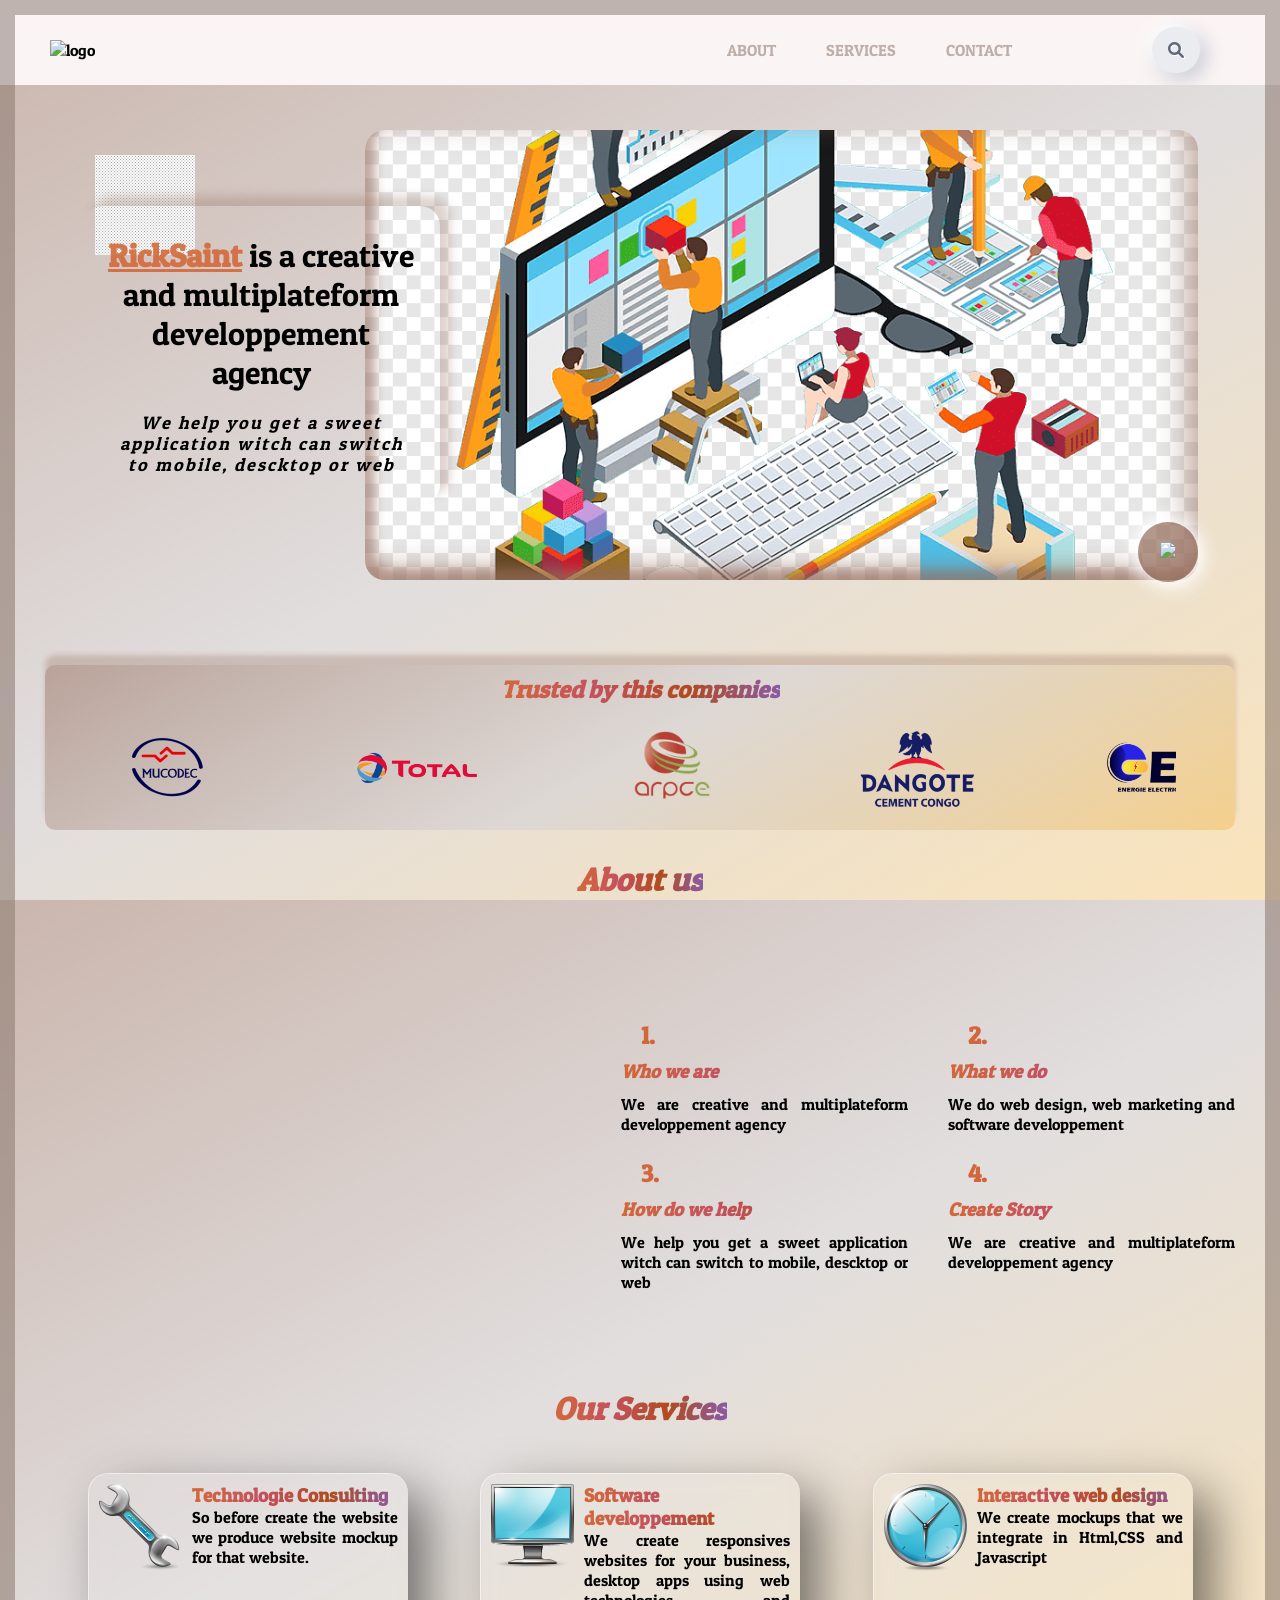
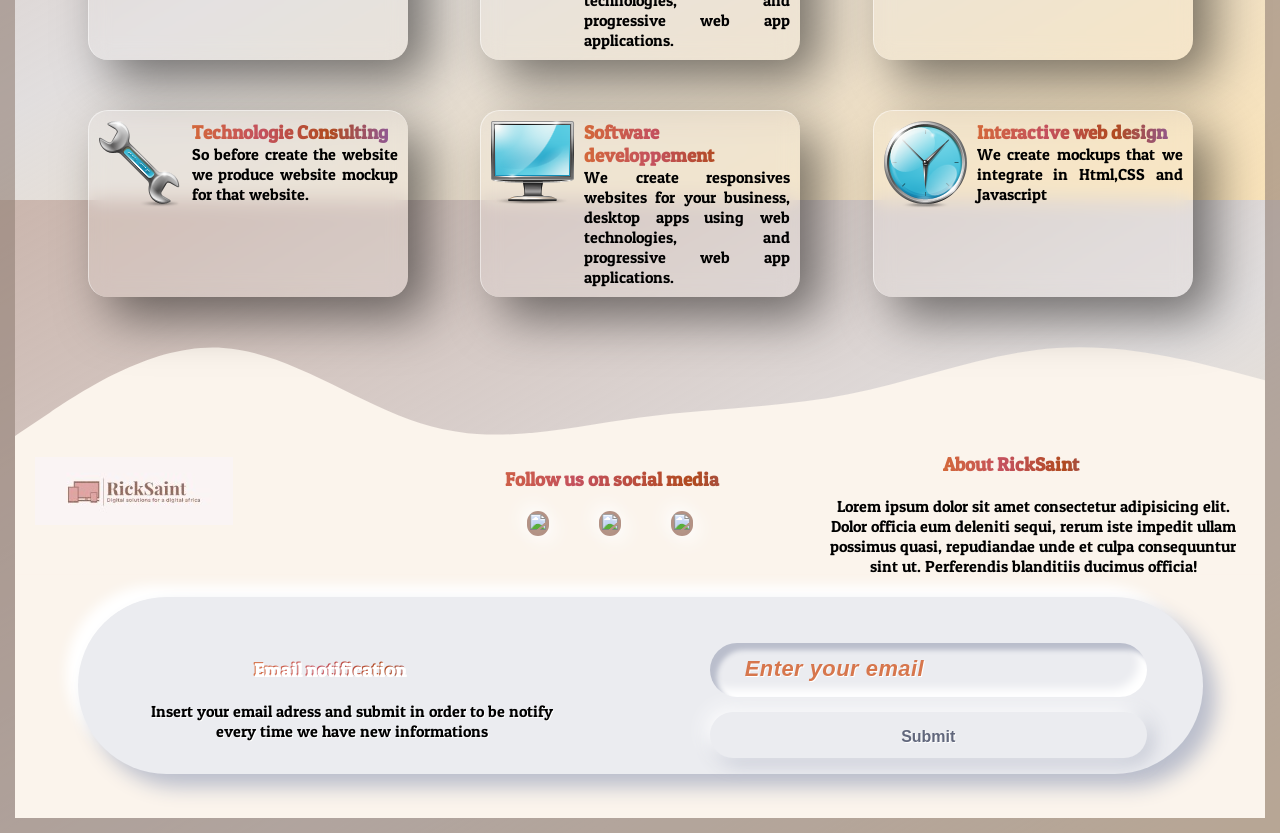
==== index.html @ c1553d7a "Added footer section. 2 remaining requirements to fill" ====
<!DOCTYPE html>
<html>

<head>
    <meta charset="UTF-8">
    <meta http-equiv="X-UA-Compatible" content="IE=edge">
    <meta name="viewport" content="width=device-width, initial-scale=1.0">
    <title>Landing Page</title>
    <link rel="preconnect" href="https://fonts.googleapis.com">
    <link rel="preconnect" href="https://fonts.gstatic.com" crossorigin>
    <link href="https://fonts.googleapis.com/css2?family=Patua+One&display=swap" rel="stylesheet">
    <link href='http://fonts.googleapis.com/css?family=Lato:300italic' rel='stylesheet' type='text/css'>

    <link rel="stylesheet" href="https://cdnjs.cloudflare.com/ajax/libs/font-awesome/6.0.0-beta2/css/all.min.css">

    <link rel="stylesheet" href="https://unpkg.com/swiper/swiper-bundle.min.css" />


    <link rel='stylesheet' type='text/css' media='screen' href='style.css'>


</head>

<body>
    <header id="header">
        <div class="header-img">

            <img src="https://github.com/Saintrick-FM/Landing-page_freecodecamp/blob/main/img/pixlr-bg-result.png?raw=true" id="header-img" alt="logo">

        </div>
        <nav id="nav-bar">
            <ul class="nav_links">

                <li>
                    <a href="#about" class="nav-link" id="first-nav-link">
                        About
                    </a>
                </li>
                <li>

                    <a href="#services" id="second-nav-link" class="nav-link">
                        Services
                    </a>
                </li>
                <li class="last-nav-link">
                    <a href="#footer" id="third-nav-link" class="nav-link">
                        Contact
                    </a>
                </li>

                <li class="navbar__toggle">
                    <!-- <button class="neu_button"><i class="fas fa-bars"></i> </button> 
                    <button class="neu_button navbar__toggle" id="mobile-menu">
                        <span class="bar"></span>
                        <span class="bar"></span>
                        <span class="bar"></span>    
                    </button>-->
                    <button class="neu_button" id="mobile-menu">
                        <i class="fas fa-bars openBars"></i>
                        <i class="fas fa-close closeBars" style="display: none;"></i>
                    </button>
                </li>
                <li class="search_area">
                    <button class="neu_button" id="search"><i class="fas fa-search"></i></button>
                </li>

            </ul>

        </nav>

    </header>


    <main>

        <div class="search">
            <input type="text" class="input-search" placeholder="write here">
            <button type="submit" class="submit_search">Search</button>
        </div>

        <div id="first_section">
            <div class="points-img">
                <img src="img/576006-fond-de-points-gratuit-vectoriel.jpg" alt="">
            </div>

            <div class="first_section">

                <div class="title-section">
                    <div class="content">
                        <h1 id="description_title"><strong>RickSaint</strong> is a creative and multiplateform developpement agency</h1>
                        <p class="description_paragraph">We help you get a sweet application witch can switch to mobile, descktop or web</p>
                    </div>
                </div>

                <div class="main-img_section">

                </div>

                <div id="go_to_bottom">
                    <a href="#footer">
                        <button class="go_to_bottom">
                        <img class="bottom" src="https://img.icons8.com/external-kiranshastry-solid-kiranshastry/64/000000/external-bottom-alignment-and-tools-kiranshastry-solid-kiranshastry.png"/>
                    </button>
                    </a>
                </div>


            </div>
        </div>
        <!-- Trusted by -->
        <div class="trusted_by">
            <h2 class="trusted"> Trusted by this companies </h2>

            <!-- Slider main container -->
            <div class="slider">
                <!-- Additional required wrapper -->
                <div class="slider-items">
                    <!-- Slides -->
                    <div class="slide"> <img src="img/mucodec (1).png" class="company" id="company2" alt=""></div>
                    <div class="slide"><img src="img/total (1).png" class="company" alt=""></div>
                    <div class="slide"><img src="img/Logo_arpce (1).png" class="company" alt=""></div>
                    <div class="slide"><img src="img/dangote (1).png" class="company" alt=""></div>
                    <div class="slide"><img src="img/E2C (1).png" class="company" alt=""></div>

                    <div class="slide"> <img src="img/mucodec (1).png" class="company" id="company2" alt=""></div>
                    <div class="slide"><img src="img/total (1).png" class="company" alt=""></div>
                    <div class="slide"><img src="img/Logo_arpce (1).png" class="company" alt=""></div>
                    <div class="slide"><img src="img/dangote (1).png" class="company" alt=""></div>
                    <div class="slide"><img src="img/E2C (1).png" class="company" alt=""></div>
                </div>

            </div>

        </div>

        <h1 class="about_title" id="about">About us</h1>
        <section id="how-it-works">

            <iframe id="video" src="https://www.youtube.com/embed/Oh1QFYLxv1c" title="YouTube video player" frameborder="0" allow="accelerometer; autoplay; clipboard-write; encrypted-media; gyroscope; picture-in-picture" allowfullscreen></iframe>

            <div class="about_us_details">
                <div class="about_row">
                    <div class="about_column">
                        <h1 class="about_column_number">1.</h1>
                        <h3 class="about_column_title">Who we are</h3>
                        <p>We are creative and multiplateform developpement agency</p>
                    </div>
                    <div class="about_column">
                        <h1 class="about_column_number">2.</h1>
                        <h3 class="about_column_title">What we do</h3>
                        <p>We do web design, web marketing and software developpement</p>
                    </div>
                </div>

                <div class="about_row">
                    <div class="about_column">
                        <h1 class="about_column_number">3.</h1>
                        <h3 class="about_column_title">How do we help</h3>
                        <p>We help you get a sweet application witch can switch to mobile, descktop or web</p>
                    </div>
                    <div class="about_column">
                        <h1 class="about_column_number">4.</h1>
                        <h3 class="about_column_title">Create Story</h3>
                        <p>We are creative and multiplateform developpement agency</p>
                    </div>
                </div>

            </div>
        </section>

        <h1 class="services_title">Our Services</h1>
        <section id="services">
            <div class="main-services">
                <div class="service-column">

                    <figure><img src="img/page3-img1.png" alt=""></figure>
                    <div class="service_details">
                        <h3>Technologie Consulting</h3>
                        <p> So before create the website we produce website mockup for that website.</p>
                    </div>
                </div>

                <div class="service-column">

                    <figure><img src="img/page3-img2.png" alt=""></figure>
                    <div class="service_details">
                        <h3>Software developpement</h3>
                        <p>We create responsives websites for your business, desktop apps using web technologies, and progressive web app applications. </p>

                    </div>
                </div>
                <div class="service-column">
                    <figure><img src="img/page3-img3.png" alt=""></figure>
                    <div class="service_details">
                        <h3>Interactive web design</h3>
                        <p>We create mockups that we integrate in Html,CSS and Javascript </p>

                    </div>
                </div>
                <div class="service-column">

                    <figure><img src="img/page3-img1.png" alt=""></figure>
                    <div class="service_details">
                        <h3>Technologie Consulting</h3>
                        <p> So before create the website we produce website mockup for that website.</p>

                    </div>
                </div>
                <div class="service-column">

                    <figure><img src="img/page3-img2.png" alt=""></figure>
                    <div class="service_details">
                        <h3>Software developpement</h3>
                        <p>We create responsives websites for your business, desktop apps using web technologies, and progressive web app applications. </p>

                    </div>
                </div>
                <div class="service-column">

                    <figure><img src="img/page3-img3.png" alt=""></figure>
                    <div class="service_details">
                        <h3>Interactive web design</h3>
                        <p>We create mockups that we integrate in Html,CSS and Javascript </p>

                    </div>
                </div>

            </div>
            <!-- <div class="other-services">
                <div class="other_service">
                    Other Service 1
                </div>
                <div class="other_service">
                    Other Service 2
                </div>
                <div class="other_service">
                    Other Service 3
                </div>

            </div> -->

        </section>
        <section id="footer_section">

            <div class="svg">
                <svg xmlns="http://www.w3.org/2000/svg" viewBox="0 0 1440 320"><path fill="#fbf4ec" fill-opacity="1" d="M0,160L40,133.3C80,107,160,53,240,58.7C320,64,400,128,480,149.3C560,171,640,149,720,138.7C800,128,880,128,960,112C1040,96,1120,64,1200,58.7C1280,53,1360,75,1400,85.3L1440,96L1440,320L1400,320C1360,320,1280,320,1200,320C1120,320,1040,320,960,320C880,320,800,320,720,320C640,320,560,320,480,320C400,320,320,320,240,320C160,320,80,320,40,320L0,320Z"></path></svg>
            </div>

            <footer id="footer">

                <div class="first_part">


                    <a href="#" class="footer-img">
                        <img src="img/pixlr-bg-result.png" id="footer-img" alt="">
                    </a>


                    <div class="social_media">
                        <h3 class="social_media_title">Follow us on social media</h3>
                        <div class="social_media_list">
                            <div>
                                <a href="#">
                                    <button><img src="https://img.icons8.com/material-outlined/50/000000/facebook-f.png"/></button>
                                </a>
                            </div>
                            <div>
                                <a href="#">
                                    <button><img src="https://img.icons8.com/ios-filled/50/000000/twitter.png"/></button>
                                </a>
                            </div>
                            <div>
                                <a href="#">
                                    <button><img src="https://img.icons8.com/material-outlined/50/000000/linkedin--v2.png"/></button>
                                </a>
                            </div>
                        </div>
                    </div>

                    <div class="footer_about">
                        <h3 class="social_media_title">About RickSaint</h3>
                        Lorem ipsum dolor sit amet consectetur adipisicing elit. Dolor officia eum deleniti sequi, rerum iste impedit ullam possimus quasi, repudiandae unde et culpa consequuntur sint ut. Perferendis blanditiis ducimus officia!
                    </div>
                </div>

                <div class="second_part">
                    <div class="about_email">
                        <h3 class="email_title">Email notification</h3>
                        <p class="email_details">
                            Insert your email adress and submit in order to be notify every time we have new informations
                        </p>
                    </div>

                    <form id="form" class="submit_email" action="https://www.freecodecamp.com/email-submit">

                        <input type="email" id="email" name="email" required placeholder="Enter your email">
                        <input type="submit" id="submit" class="neu_button" value="Submit">

                    </form>


                </div>



            </footer>
        </section> 
        

    </main>
    <script src='main.js'></script>
    <script src="https://cdn.freecodecamp.org/testable-projects-fcc/v1/bundle.js"></script>


</body>

</html>
---- style.css ----
* {
    margin: 0;
    padding: 0;
    box-sizing: border-box;
    scroll-behavior: smooth;
}

html {
    --violet_background: rgba(150, 109, 92, 0.05);
    --marron: #d3683ae6;
    --violet_body_border: #927f7699;
    --marron_header_bg: rgb(251, 244, 244);
    --violet_header_border: rgba(150, 137, 131, 0.6);
    --blue_sky: #ebecf0;
    --color_logo: #e4a2a1;
    height: 100%;
}

body {
    min-height: 100%;
    border: solid 15px var(--violet_body_border);
    border-top: none;
    font-family: Patua One, Arial;
    background: linear-gradient(150deg, rgba(150, 109, 92, 0.5), rgba(218, 214, 214, 0.8), rgba(238, 164, 26, 0.3));
    padding:  30px 30px 0 30px;
}


/******************************* HEADER ***********************************/

#header-img {
    position: relative;
    margin-left: -20px;
    margin: 0 auto;
    height: 100%;
}

#header {
    display: flex;
    justify-content: space-between;
    align-items: center;
    height: 60px;
    width: 100%;
    position: fixed;
    background-color: var(--marron_header_bg);
    top: 0;
    bottom: 0;
    right: 0;
    left: 0;
    padding: 35px;
    z-index: 5;
    border: solid 15px var(--violet_header_border);
    border-bottom: none;
    overflow-y: hidden;
}

#nav-bar {
    display: flex;
    justify-content: center;
    align-items: center;
}

@media screen and (min-width:651px) {
    .nav-link {
        color: var(--violet_body_border);
    }
}

.nav_links,
ul {
    display: flex;
    text-decoration: none;
    justify-content: center;
    align-items: center;
    list-style: none;
}

li:not(:last-child) {
    padding: 0 20px 0 30px;
}

li:nth-child(3) {
    padding-right: 40px;
}

@media screen and (min-width:1000px) {
    .last-nav-link {
        margin-right: 100px;
    }
}

.nav_links a {
    text-decoration: none;
    font-weight: 400;
    text-transform: uppercase;
    position: relative;
}

.neu_button {
    display: flex;
    width: 43.67px;
    height: 45.33px;
    align-items: center;
    justify-content: center;
    color: #61677c;
    box-shadow: -5px -5px 20px #fff, 5px 5px 20px #babecc;
    cursor: pointer;
    right: 10px;
    border: 0;
    outline: 0;
    border-radius: 50%;
    padding: 16px;
    background-color: var(--blue_sky);
    transition: transform 0.2s ease-in-out;
    /* text-shadow: 1px 1px 0 #fff; */
}

.search {
    display: flex;
    align-items: center;
    justify-content: center;
    opacity: 0;
    position: fixed;
    right: 20px;
    top: 90px;
    height: 37px;
    background-color: var(--blue_sky);
    border-radius: 25px;
    padding: 2px 10px 2px 0;
    z-index: 4;
}

.search.non-active {
    animation: scroll-close-search 1s ease-in-out forwards;
}

.search.active {
    animation: scroll-open-search 1s ease-in-out forwards;
}

@keyframes scroll-open-search {
    0% {
        opacity: 0.1;
        transform: translateX(100%);
    }
    40% {
        transform: translateX(-10%);
    }
    80% {
        transform: translateX(0%);
    }
    100% {
        opacity: 1;
        transform: translateX(-2%);
    }
    0% {
        opacity: 0.1;
        transform: translateX(-2%);
    }
}

@keyframes scroll-close-search {
    0% {
        opacity: 1;
        transform: translateX(-10%);
    }
    40% {
        transform: translateX(0%);
    }
    80% {
        transform: translateX(-10%);
    }
    100% {
        opacity: 0;
        transform: translateX(100%);
    }
}

@keyframes scroll-close-menu {
    0% {
        opacity: 1;
        transform: translateX(0%);
    }
    40% {
        opacity: 0;
        transform: translateX(100%);
    }
}

@keyframes scroll-open-menu {
    0% {
        opacity: 0.1;
        transform: translateX(100%);
    }
    100% {
        opacity: 1;
        transform: translateX(-2%);
    }
}

@keyframes scroll-close-menu {
    0% {
        opacity: 1;
        transform: translateX(-2%);
    }
    100% {
        opacity: 0;
        transform: translateX(100%);
    }
}

.search_area.active,
.search_area {
    display: block;
    align-items: center;
    justify-content: flex-end;
    position: relative;
    cursor: pointer;
    padding-right: 30px;
}

::placeholder {
    color: var(--violet_body_border);
    font-size: 1.02em;
    font-weight: bold;
    font-style: italic;
    padding-left: 5px;
    opacity: 1;
    letter-spacing: .5px;
}

.input-search {
    border: 0;
    outline: 0;
    font-size: 20px;
    letter-spacing: 2px;
    border-radius: 320px;
    padding: 16px;
    background-color: #ebecf0;
    text-shadow: 1px 1px 0 #fff;
    box-shadow: inset 7px 7px 5px #babecc, inset -8px -8px 10px #fff;
    width: 160px;
    height: 20px;
    color: black;
    font-style: italic;
    transition: all 0.2s ease-in-out;
    appearance: none;
    margin-right: 10px;
    opacity: 1;
    z-index: 9;
}

.submit_search {
    border: none;
    outline: none;
    padding: 6px;
    border-radius: 30%;
    color: var(--violet_body_border);
    background: var(--blue_sky);
    box-shadow: 7px 7px 5px #babecc, -8px -8px 10px #fff;
    /* fallback for old browsers */
    background: -webkit-linear-gradient(to left, #cbb4d4, var(--blue_sky));
    /* Chrome 10-25, Safari 5.1-6 */
    background: linear-gradient(to left, #cbb4d4, var(--blue_sky));
    /* W3C, IE 10+/ Edge, Firefox 16+, Chrome 26+, Opera 12+, Safari 7+ */
    transition: all 200ms ease-in-out;
    cursor: pointer;
}


/******************************************* Styling anchor underline animation **************************************/

.nav-link:hover::after {
    transform: scaleX(1);
    transform-origin: left;
}

.nav-link::after {
    position: absolute;
    content: '';
    left: 0;
    bottom: 0;
    width: 100%;
    height: 2px;
    background-color: currentColor;
    transform: scaleX(0);
    transform-origin: right;
    transition: transform 250ms ease-in;
}


/*********************** END HEADER *************************/

main {
    display: flex;
    flex-direction: column;
    justify-content: center;
    margin-top: 70px;
    z-index: 1;
}


/***************** FIRST BODY SECTION ***********************/

.first_section {
    display: flex;
    justify-content: space-around;
    align-items: center;
    height: 500px;
    width: 100%;
    margin: 0 auto;
}

#first_section {
    display: block;
    align-items: center;
    height: 500px;
    width: 100%;
    margin-top: 35px;
}

.points-img {
    display: flex;
    justify-content: flex-start;
    width: 20%;
    height: 100px;
    z-index: 3;
    margin: 20px 0 -150px 50px;
}

.title-section {
    display: flex;
    flex-direction: column;
    width: 30%;
    height: max-content;
    float: right;
    justify-content: center;
    align-items: center;
    justify-content: center;
    z-index: 2;
    /* border: solid 3px greenyellow; */
    padding: 30px 25px;
    margin-right: -150px;
    border-radius: 20px;
    box-shadow: 10px -10px 10px rgba(150, 109, 92, 0.3);
    background: linear-gradient(75deg, rgba(150, 109, 92, 0.05), white, rgba(158, 160, 155, 0.2) no-repeat center / cover);
}

.content {
    display: flex;
    flex-direction: column;
    justify-content: space-around;
    justify-items: center;
    align-items: center;
    text-align: center;
}

.description_paragraph {
    text-align: center;
    padding-top: 20px;
    font-style: italic;
    letter-spacing: 2px;
    font-size: large;
}

#description_title {
    font-weight: 400;
}

strong {
    color: var(--marron);
    text-decoration: underline;
}

.main-img_section {
    display: flex;
    width: 70%;
    height: 450px;
    justify-content: space-around;
    /* border: solid 3px orange; */
    border-radius: 20px;
    box-shadow: inset -10px -10px 30px rgba(150, 109, 92, 0.6), inset 10px -10px 10px rgba(150, 109, 92, 0.5);
    z-index: 1;
    background: url("img/png-clipart-web-development-responsive-web-design-software-development-web-design-web-design-search-engine-optimization.png") no-repeat center / cover;
    background-size: cover;
    background-position: center;
}

.go_to_bottom {
    display: block;
    justify-content: center;
    align-items: center;
    border: solid 3px var(--violet_background);
    /* box-shadow: 3px 3px 3px white, -3px -3px 3px white; */
    box-shadow: -5px -5px 20px #fff, 5px 5px 20px #fff;
    transition: all 0.4s ease-in-out;
    border-radius: 30px;
    width: 60px;
    height: 60px;
    background-color: rgba(150, 109, 92, 0.7);
    color: white;
}

#go_to_bottom {
    display: flex;
    justify-content: center;
    margin: 0px 0 -393px -135px;
    z-index: 2;
}

img[class="bottom"] {
    width: 50px;
}

button:not([class="neu_button"]):hover {
    transform: scale(1.08, 1.08);
    background-color: var(--marron);
}


/********************* TRUSTED BY BODY SECTION ***********************/

.trusted {
    color: var(--marron);
    text-decoration: underline;
    text-underline-position: under;
    font-style: oblique;
    margin-top: 10px;
    text-align: center;
}

.trusted_by {
    display: flex;
    flex-direction: column;
    background: linear-gradient(150deg, rgba(150, 109, 92, 0.5), rgba(218, 214, 214, 0.8), rgba(238, 164, 26, 0.3));
    margin: 30px 0px;
    align-items: center;
    border-radius: 10px;
    box-shadow: 0px -10px 5px rgba(150, 109, 92, 0.3);
}


/*************** Slider ****************/

.slider {
    display: flex;
    height: auto;
    position: relative;
    width: 90%;
    display: grid;
    place-items: center;
    overflow: hidden;
}

.slider-items {
    display: flex;
    width: calc(250px*10);
    animation: scroll 40s linear infinite;
    margin: 20px 0;
}

.slider-items:hover {
    animation-play-state: paused;
}

@keyframes scroll {
    0% {
        transform: translateX(0);
    }
    100% {
        transform: translateX(calc(-250px*5));
    }
}

.slide {
    height: auto;
    width: 250px;
    display: flex;
    align-items: center;
    perspective: 100px;
    /* margin: 20px -30px;*/
}

.company {
    width: 50%;
    transition: transform 1s;
}

.company:hover {
    transform: translateZ(20px);
}


/********************* END TRUSTED BY BODY SECTION ***********************/


/********************* ABOUT BODY SECTION ***********************/

#how-it-works {
    display: flex;
    justify-content: center;
    justify-items: center;
    margin: 20px 0px;
    width: calc(100% + 40px);
    height: auto;
}

.about_us_details {
    display: flex;
    flex-direction: column;
    align-items: center;
    justify-content: center;
    text-align: justify;
    width: 55%;
    margin-top: 30px;
}

#video {
    width: 45%;
    height: 400px;
    margin-right: 40px;
}

.about_row {
    display: flex;
    align-items: baseline;
    justify-content: space-between;
    margin-bottom: 20px;
    height: auto;
}

.about_column {
    display: flex;
    flex-direction: column;
    align-items: space-between;
    justify-content: center;
    text-align: justify;
    margin-right: 40px;
    width: 50%;
}

.about_column_number {
    margin: 5px 20px
}

.about_column_title {
    font-style: oblique;
    margin-bottom: 10px;
    margin-top: 5px;
}

.about_column>p {
    margin-top: 1px;
}

.about_title,
.services_title {
    text-decoration: underline;
    text-underline-position: under;
    font-style: oblique;
    margin: 0 auto;
    color: var(--marron);
    margin: 20px auto 15px auto;
}

.about_title {
    margin: 0 auto 30px auto;
}


/********************* END ABOUT BODY SECTION ***********************/


/********************* SERVICES BODY SECTION  **************************/

#services {
    margin: 30px auto;
    display: flex;
    flex-direction: column;
    width: 100%;
    height: max-content;
    justify-content: space-evenly;
}

.main-services {
    height: auto;
    display: grid;
    grid-template-columns: repeat(3, minmax(15rem, 20rem));
    /*grid-auto-rows: minmax(100px, auto);*/
    row-gap: 50px;
    column-gap: 30px;
    justify-content: space-evenly;
}

.service-column {
    display: flex;
    justify-content: space-between;
    padding: 10px;
    /*************Glassmorphism*****************/
    background: rgba(255, 255, 255, 0.1);
    backdrop-filter: blur(10px);
    box-shadow: 20px 20px 50px rgba(0, 0, 0, 0.5);
    border-radius: 20px;
    border-top: 1px solid rgb(255, 255, 255, 0.5);
    border-left: 1px solid rgb(255, 255, 255, 0.5);
    overflow: hidden;
    transition: transform 0.5s ease-in-out;
    /*************Glassmorphism*****************/
}

.service-column:hover {
    transform: scale(1.05, 1.05);
}

.service_details {
    text-align: justify;
}

@media screen and (min-width:600px) and (max-width:860px) {
    .main-services {
        grid-template-columns: repeat(2, minmax(16rem, 22rem));
        row-gap: 30px;
        column-gap: 30px;
        justify-content: space-evenly;
    }
}

@media screen and (max-width:599.99px) {
    .main-services {
        grid-template-columns: 95%;
        /*grid-auto-rows: minmax(100px, auto);*/
        row-gap: 30px;
        justify-content: center;
    }
    .service_details {
        font-size: 0.93rem;
    }
}

h1:not([id="description_title"]),
h2,
h3,
h4 {
    background-image: linear-gradient(to right, #D3683A, #C4515E, #B14B1F, #8B5AA5);
    -webkit-text-fill-color: transparent;
    -webkit-background-clip: text;
    -moz-text-fill-color: transparent;
    ;
}


/*
.row {
    display: flex;
    align-content: center;
    align-items: baseline;
    justify-content: flex-start;
    justify-items: center;
    width: 100%;
    flex-wrap: wrap;
    position: relative;
}

.second {
    margin-top: 25px;
}

.service_details {
    display: flex;
    flex-direction: column;
    text-align: justify;
    margin-right: 10px;
}

.column_service {
    display: flex;
    justify-content: flex-start;
    justify-items: center;
    width: 30%;
    transition: all 0.4s ease-in-out;
}

.column_service::before {
    transition: all 0.4s ease-in-out;
}

.space {
    margin-right: 20px;
}

.column_service:not(last-child) {
    margin-right: 12px;
}

.column_service:hover {
    transform: scale(90%, 90%);
    border: solid 4px var(--violet_header_border);
    padding: 2px;
    border-radius: 50%;
    width: 33.2%;
    margin: 0 20px;
}

.column_service::before {
    content: '';
    position: absolute;
    left: 0;
    height: 20px;
    width: 20px;
    bottom: 0;
    border-bottom: solid 4px var(--violet_header_border);
    border-left: solid 4px var(--violet_header_border);
}

h3,
.section_title {
    color: var(--marron);
    margin: 30px 0;
}

.section_title {
    margin-bottom: 25px;
    font-style: oblique;
    text-decoration: underline;
    text-underline-position: under;
}
*/


/********************* END SERVICES BODY SECTION ***********************/

#email,
.second_part,
.neu_button_footer {
    border: 0;
    outline: 0;
    font-size: 16px;
    border-radius: 320px;
    padding: 16px;
    background-color: var(--blue_sky);
    text-shadow: 1px 1px 0 #fff;
}

.neu_button_footer {
    display: flex;
    align-items: center;
    justify-content: center;
    color: #61677c;
    box-shadow: -5px -5px 20px #fff, 5px 5px 20px #babecc;
    transition: all 0.2s ease-in-out;
    cursor: pointer;
    font-weight: 600;
    align-items: center;
    width: 100%;
    margin: 0 auto;
}

.neu_button:hover,
.neu_button_footer:hover {
    transform: scale(1.08, 1.08);
    background-color: var(--marron_header_bg);
}

@media screen and (min-width:400px) and (max-width:649px) {
    .about_title {
        margin-bottom: -30px;
    }
}

@media screen and (max-width:650px) {
    /******************* Mobile Menu **************************/
    #header {
        display: flex;
        justify-content: space-between;
        align-items: center;
        align-content: center;
        justify-items: center;
        width: 100%;
    }
    #header.active {
        overflow: visible;
    }
    .header-img {
        position: absolute;
        left: 2%;
    }
    .header-img.active {
        margin-top: 3px;
    }
    #nav-bar {
        position: absolute;
        right: 0;
    }
    .nav-link.active {
        opacity: 1;
        color: var(--color_logo);
    }
    .nav-link {
        opacity: 0;
    }
    #search,
    .search {
        display: none;
    }
    .nav_links.active {
        display: flex;
        position: relative;
        flex-direction: column;
        justify-content: space-evenly;
        align-items: flex-start;
        top: 80px;
        right: 0;
        height: 300px;
        width: 200px;
        z-index: 99;
        margin: 71px -10px 0 0;
        list-style: none;
        background-color: rgb(0 0 0 / 80%);
        border-right: none;
        border-top-left-radius: 10px;
        border-bottom-left-radius: 10px;
        opacity: 0.92;
        animation: scroll-open-menu 0.5s ease-in-out forwards;
    }
    .navbar__toggle.active {
        position: absolute;
        display: flex;
        align-items: center;
        justify-content: space-around;
        margin: 10px -20px 0 0;
        z-index: 98;
        top: -9.5px;
        right: 1.8px;
    }
    .navbar__toggle {
        display: flex;
        align-items: center;
        justify-content: center;
        height: auto;
    }
    #description_title {
        opacity: 0.8;
    }
    /* **************************  About Us **************************      */
    #how-it-works {
        flex-direction: column;
        margin-block: 15px;
        width: calc(100% + 40px);
        height: 85%;
        align-items: center;
    }
    .about_us_details {
        width: 100%;
        margin-right: 40px;
        align-content: baseline;
    }
    #video {
        width: 100%;
        height: 250px;
    }
    .about_row {
        width: 100%;
        margin: 0 5px 20px 0;
    }
    .about_column {
        width: 50%;
        margin-right: 20px;
        text-align: justify;
        padding-left: 10px;
    }
    .about_column:nth-child(2),
    .about_column:nth-child(4) {
        margin-right: 10px;
    }
    .about_column_number,
    .about_column_title {
        margin-bottom: 10px;
        font-size: medium;
    }
    .about_column>p {
        margin-top: -.5px;
        text-align: left;
        font-size: small;
    }
}

@media screen and (max-width: 399px) {
    /******************* Mobile first section **************************/
    #first_section {
        display: flex;
        flex-direction: column;
        align-content: center;
        align-items: center;
        justify-content: center;
    }
    .nav_links.active,
    ul.active {
        margin-right: -20px;
    }
    .main-img_section {
        position: absolute;
        background: url("img/dev-agency300.png") no-repeat;
        height: 250px;
        top: 195px;
        right: 1;
        left: 1;
        bottom: 0;
        width: 80%;
        opacity: 1;
        background-size: cover;
        background-position: center;
    }
    .points-img {
        display: none;
    }
    .title-section {
        position: absolute;
        top: 70px;
        right: 0;
        left: 0;
        width: 100%;
        font-size: 0.7rem;
    }
    .title-section>.content>.description_paragraph {
        display: none;
    }
    #go_to_bottom {
        display: none;
    }
    /***************Trusted by Tablet *************/
    .trusted_by {
        margin-top: -160px;
    }
    .slider-items {
        width: calc(150px*10);
    }
    @keyframes scroll {
        100% {
            transform: translateX(calc(-150px*5));
        }
    }
    /***************About us *************/
    .about_column>p {
        margin-top: 1px;
        font-size: 0.8em;
    }
    .about_row {
        width: 100%;
        margin: 0 0 20px -10px;
    }
}

@media screen and (min-width: 400px) and (max-width: 750px) {
    /******************* Tablet Menu **************************/
    #nav-bar {
        position: absolute;
        right: 2%;
    }
    .header-img {
        position: absolute;
        left: 1%;
    }
    /******************* Tablet first section **************************/
    #first_section {
        margin: -10px 0 0 0;
    }
    .main-img_section {
        background: url("img/dev-agency-mobile-format.png") no-repeat;
        height: 250px;
        width: 95%;
        margin-right: 55px;
        opacity: 0.8;
        background-size: cover;
        background-position: center;
    }
    .title-section {
        position: absolute;
        top: 70px;
        right: 1;
        left: 0;
        width: 90%;
        margin: 30px;
        font-size: small;
        font-weight: 100;
    }
    .description_title {
        margin-bottom: -10px;
    }
    .title-section>.content>.description_paragraph {
        display: none;
    }
    #go_to_bottom {
        margin-top: -200px;
    }
    /***************Trusted by Tablet *************/
    .trusted_by {
        margin-top: -110px;
    }
    .slider-items {
        width: calc(200px*10);
    }
    @keyframes scroll {
        100% {
            transform: translateX(calc(-200px*5));
        }
    }
    /***************About us *************/
    #how-it-works {
        flex-direction: column;
        width: calc(100% + 40px);
        margin-block: 50px 0;
        align-items: center;
    }
    .about_us_details {
        width: 100%;
        padding-left: 20px;
    }
    .about_row {
        width: 100%;
    }
    #video {
        width: 100%;
        height: 300px;
    }
    .about_column_number,
    .about_column_title {
        margin-bottom: 10px;
        font-size: large;
    }
    .about_column>p {
        margin-top: -.5px;
    }
}

/**************************** FOOTER ****************************************/
#footer_section{
    margin:0 -30px
}

.svg {
    /* background-color: rgba(251, 244, 244, 0.4); */
    height: 50px;
    width: auto;
   /* margin: 0 auto;*/
    margin-top: -30px;
    padding: 0 0 150px 0;
}

#footer {
    display: flex;
    flex-direction: column;
    width: 100%;
    height: auto;
    background-color: rgb(251, 244, 236);
    margin: 0 auto;
    padding-bottom: 20px;
}

.first_part {
    display: flex;
    justify-content: center;
    align-content: space-around;
    justify-items: center;
    width: auto;
    height: 150px;
    padding: 0 20px 60px 20px;
    margin: 0 auto;
    /* background: none; */
    /* border: none; */
}

.second_part {
    display: flex;
    justify-content: space-around;
    align-content: center;
    justify-items: center;
    align-items: baseline;
    width: 90%;
    padding: 5px;
    margin: 0 auto;
    border-radius: 20px;
    margin-bottom: 24px;
    box-shadow: 13px 13px 20px #babecc, -12px -12px 12px #fff;
    transition: all 0.2s ease-in-out;
    appearance: none;
}

#email,
.second_part,
.neu_button {
    border: 0;
    outline: 0;
    font-size: 16px;
    border-radius: 320px;
    padding: 16px;
    background-color: var(--blue_sky);
    text-shadow: 1px 1px 0 #fff;
}

.neu_button {
    color: #61677c;
    box-shadow: -5px -5px 20px #fff, 5px 5px 20px #babecc;
    transition: all 0.2s ease-in-out;
    cursor: pointer;
    font-weight: 600;
    align-items: center;
    width: 100%;
    margin: 0 auto;
}

.neu_button:hover {
    transform: scale(1.1, 1.1);
    background-color: var(--marron_header_bg);
}

#email {
    padding-left: 20px;
    box-shadow: inset 7px 7px 5px #babecc, inset -8px -8px 10px #fff;
    width: 100%;
    box-sizing: border-box;
    transition: all 0.2s ease-in-out;
    appearance: none;
    color: var(--marron);
    font-size: larger;
    margin-bottom: 15px;
    font-size: 1.17em;
    font-weight: bold;
    font-style: italic;
}

::placeholder {
    color: var(--marron);
    font-size: 1.17em;
    font-weight: bold;
    font-style: italic;
    padding-left: 15px;
}

#email:valid {
    box-shadow: inset 1px 1px 2px #babecc, inset -1px -1px 2px #fff;
    background-color: ghostwhite
}

.social_media {
    display: flex;
    flex-direction: column;
    justify-content: center;
    align-content: center;
    justify-items: center;
    margin: 0 auto;
    width: 35%;
    padding-left: 75px;
}

.footer-img {
    display: flex;
    align-items: center;
    justify-content: flex-start;
    justify-items: center;
    width: 30%;
    margin-right: -25px;
}

.footer_about,
.about_email {
    display: flex;
    flex-direction: column;
    text-align: center;
    justify-content: center;
    align-items: center;
    justify-items: center;
    width: 35%;
    padding-top: 25px;
    /* background: linear-gradient(90deg, var(--marron_header_bg) white) */
}

.about_email {
    display: flex;
    flex-direction: column;
    text-align: center;
    justify-content: flex-start;
    align-items: center;
    justify-items: flex-start;
    width: 40%;
}

#form {
    display: flex;
    flex-direction: column;
    text-align: center;
    justify-content: center;
    align-items: center;
    justify-items: center;
    width: 40%;
    margin-left: 60px;
}

.social_media_title,
.email_title {
    padding: 0 45px 0 0;
    text-align: center;
    color: var(--marron);
    margin: 20px 0;
}

.social_media_list {
    display: flex;
    justify-content: center;
    align-items: center;
    justify-items: center;
    margin: 0 auto;
}

.social_media_list button {
    display: block;
    justify-content: center;
    align-items: center;
    border: solid 3px var(--violet_background);
    /* box-shadow: 3px 3px 3px white, -3px -3px 3px white; */
    box-shadow: -5px -5px 20px #fff, 5px 5px 20px #fff;
    transition: all 0.4s ease-in-out;
    border-radius: 30px;
    background-color: rgba(150, 109, 92, 0.7);
}

.social_media_list button:not(last-child) {
    margin-right: 50px;
}

.social_media_list button:hover {
    background-color: red;
    transform: scale(1.1, 1.1)
}
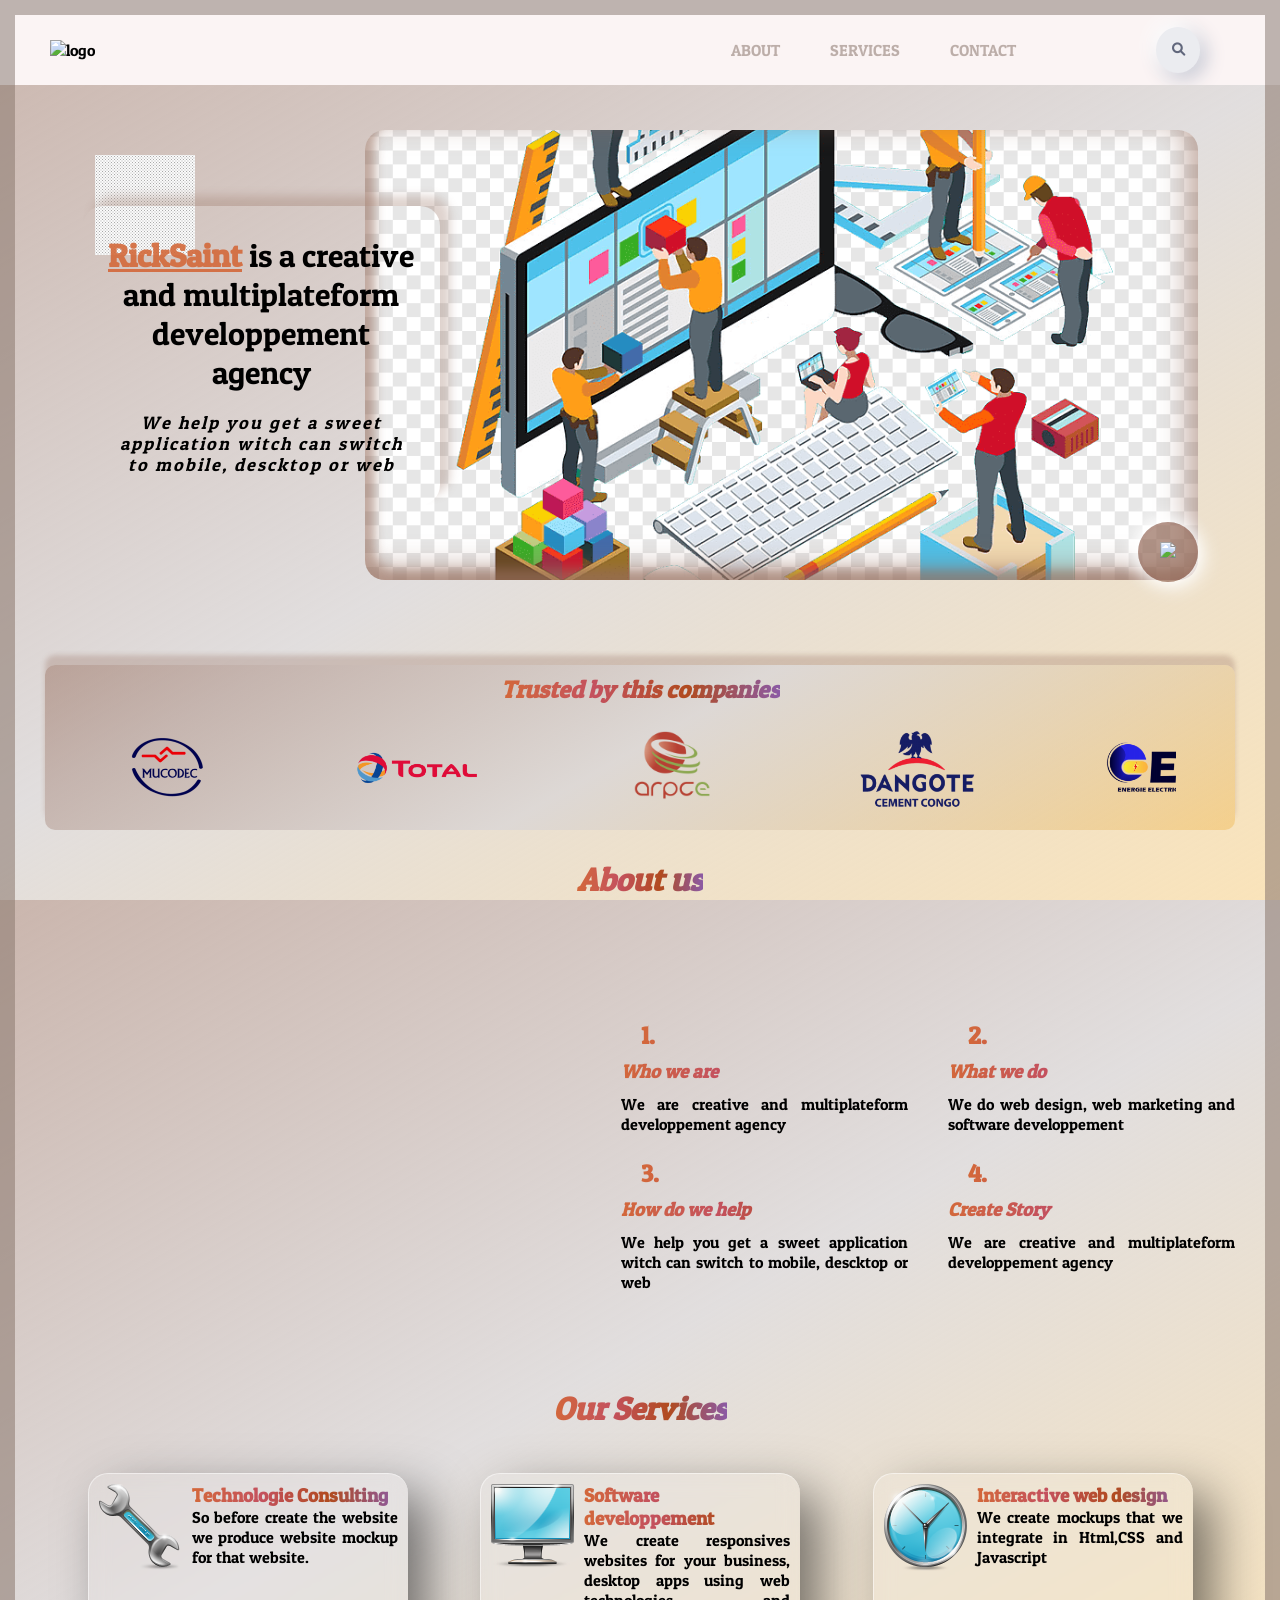
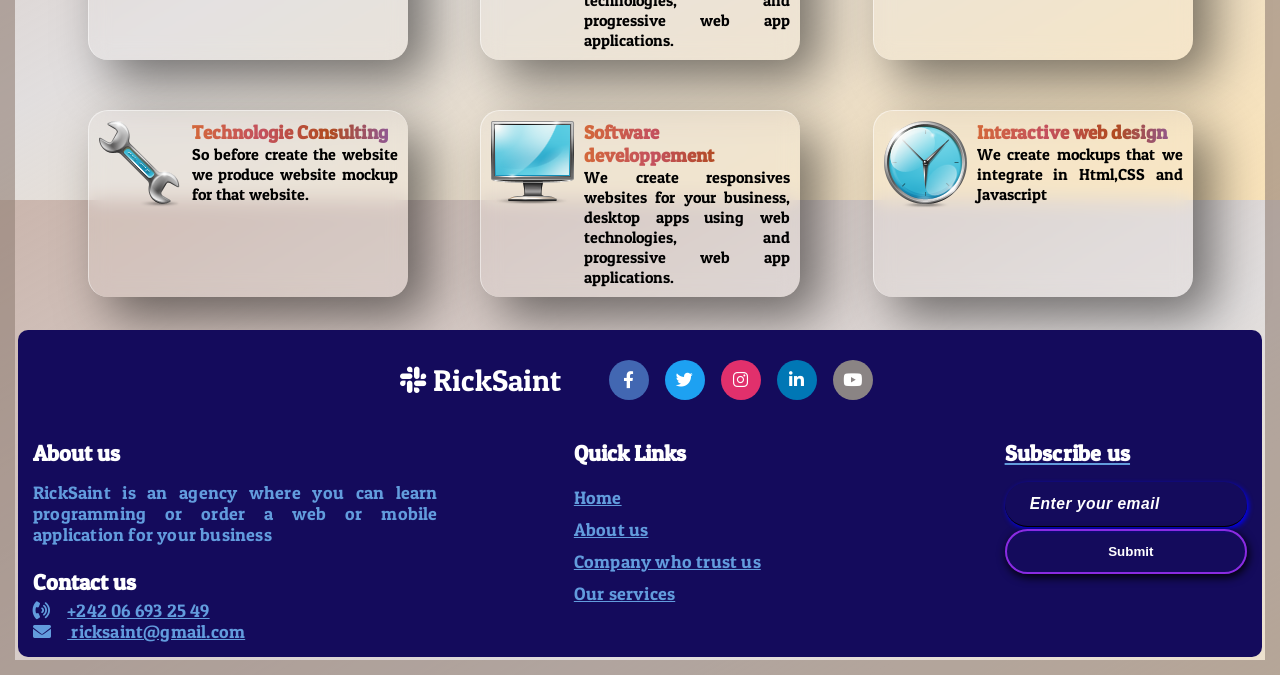
==== commit a0cb2c15: "Done with the footer's design" ====
--- a/index.html
+++ b/index.html
@@ -240,73 +240,64 @@
             </div> -->
 
         </section>
-        <section id="footer_section">
-
-            <div class="svg">
-                <svg xmlns="http://www.w3.org/2000/svg" viewBox="0 0 1440 320"><path fill="#fbf4ec" fill-opacity="1" d="M0,160L40,133.3C80,107,160,53,240,58.7C320,64,400,128,480,149.3C560,171,640,149,720,138.7C800,128,880,128,960,112C1040,96,1120,64,1200,58.7C1280,53,1360,75,1400,85.3L1440,96L1440,320L1400,320C1360,320,1280,320,1200,320C1120,320,1040,320,960,320C880,320,800,320,720,320C640,320,560,320,480,320C400,320,320,320,240,320C160,320,80,320,40,320L0,320Z"></path></svg>
-            </div>
-
-            <footer id="footer">
-
-                <div class="first_part">
-
-
-                    <a href="#" class="footer-img">
-                        <img src="img/pixlr-bg-result.png" id="footer-img" alt="">
-                    </a>
-
-
-                    <div class="social_media">
-                        <h3 class="social_media_title">Follow us on social media</h3>
-                        <div class="social_media_list">
-                            <div>
-                                <a href="#">
-                                    <button><img src="https://img.icons8.com/material-outlined/50/000000/facebook-f.png"/></button>
-                                </a>
-                            </div>
-                            <div>
-                                <a href="#">
-                                    <button><img src="https://img.icons8.com/ios-filled/50/000000/twitter.png"/></button>
-                                </a>
-                            </div>
-                            <div>
-                                <a href="#">
-                                    <button><img src="https://img.icons8.com/material-outlined/50/000000/linkedin--v2.png"/></button>
-                                </a>
-                            </div>
-                        </div>
-                    </div>
-
-                    <div class="footer_about">
-                        <h3 class="social_media_title">About RickSaint</h3>
-                        Lorem ipsum dolor sit amet consectetur adipisicing elit. Dolor officia eum deleniti sequi, rerum iste impedit ullam possimus quasi, repudiandae unde et culpa consequuntur sint ut. Perferendis blanditiis ducimus officia!
-                    </div>
-                </div>
-
-                <div class="second_part">
-                    <div class="about_email">
-                        <h3 class="email_title">Email notification</h3>
-                        <p class="email_details">
-                            Insert your email adress and submit in order to be notify every time we have new informations
-                        </p>
-                    </div>
-
-                    <form id="form" class="submit_email" action="https://www.freecodecamp.com/email-submit">
-
-                        <input type="email" id="email" name="email" required placeholder="Enter your email">
-                        <input type="submit" id="submit" class="neu_button" value="Submit">
-
-                    </form>
-
-
-                </div>
-
-
-
-            </footer>
-        </section> 
         
-
+       <footer id="footer">
+        <div class="footer_content">
+          <div class="footer_top">
+            <div class="logo-details">
+              <i class="fab fa-slack"></i>
+              <span class="logo_name">RickSaint</span>
+            </div>
+            <div class="media-icons">
+              <a href="#"><i class="fab fa-facebook-f"></i></a>
+              <a href="#"><i class="fab fa-twitter"></i></a>
+              <a href="#"><i class="fab fa-instagram"></i></a>
+              <a href="#"><i class="fab fa-linkedin-in"></i></a>
+              <a href="#"><i class="fab fa-youtube"></i></a>
+            </div>
+          </div>
+
+          <div class="footer-bottom">
+            <div class="left box">
+                <div class="about-us">
+                <div class="title">About us</div>
+                <p>RickSaint is an agency where you can learn programming or order a web or mobile application for your business </p>
+                </div>
+                <div class="contact-us">
+                    <div class="title">Contact us</div>
+                    <div class="phone">
+                        <a href="#"><i class="fas fa-phone-volume"></i>+242 06 693 25 49 </a>
+                    </div>
+                    <div class="phone">
+                        <a href="#"><i class="fas fa-envelope"></i> ricksaint@gmail.com</a>
+                    </div>
+                </div>
+            </div>
+
+            <div class="middle box">
+              <div class="title">Quick Links</div>
+              <div><a href="#">Home</a></div>
+              <div><a href="#">About us</a></div>
+              <div><a href="#">Company who trust us</a></div>
+              <div><a href="#">Our services</div>
+              </div>
+
+           <div class="right box">
+               <div class="title">Subscribe us</div>
+<form id="form" class="submit_email" action="https://www.freecodecamp.com/email-submit">
+
+    <input type="email" id="email" name="email" required placeholder="Enter your email">
+    <input type="submit" id="submit" value="Submit">
+
+</form>
+           </div>
+               
+          </div>
+        </div>
+
+       
+      </footer>
+      
     </main>
     <script src='main.js'></script>
     <script src="https://cdn.freecodecamp.org/testable-projects-fcc/v1/bundle.js"></script>
--- a/style.css
+++ b/style.css
@@ -1,8 +1,12 @@
+@import url('https://fonts.googleapis.com/css2?family=Poppins:wght@200;300;400;500;600;700&display=swap');
+@import url('https://fonts.googleapis.com/css2?family=Poppins:wght@200;300;400;500;600;700&display=swap');
+
 * {
     margin: 0;
     padding: 0;
     box-sizing: border-box;
     scroll-behavior: smooth;
+    
 }
 
 html {
@@ -13,6 +17,7 @@
     --violet_header_border: rgba(150, 137, 131, 0.6);
     --blue_sky: #ebecf0;
     --color_logo: #e4a2a1;
+    --footer: #140B5C;
     height: 100%;
 }
 
@@ -20,7 +25,7 @@
     min-height: 100%;
     border: solid 15px var(--violet_body_border);
     border-top: none;
-    font-family: Patua One, Arial;
+    font-family: Patua One, Poppins, Arial;
     background: linear-gradient(150deg, rgba(150, 109, 92, 0.5), rgba(218, 214, 214, 0.8), rgba(238, 164, 26, 0.3));
     padding:  30px 30px 0 30px;
 }
@@ -273,6 +278,7 @@
 .nav-link:hover::after {
     transform: scaleX(1);
     transform-origin: left;
+    letter-spacing: 1.2px;
 }
 
 .nav-link::after {
@@ -474,6 +480,7 @@
 
 .slide {
     height: auto;
+    min-height: 75px;
     width: 250px;
     display: flex;
     align-items: center;
@@ -648,88 +655,8 @@
     ;
 }
 
-
-/*
-.row {
-    display: flex;
-    align-content: center;
-    align-items: baseline;
-    justify-content: flex-start;
-    justify-items: center;
-    width: 100%;
-    flex-wrap: wrap;
-    position: relative;
-}
-
-.second {
-    margin-top: 25px;
-}
-
-.service_details {
-    display: flex;
-    flex-direction: column;
-    text-align: justify;
-    margin-right: 10px;
-}
-
-.column_service {
-    display: flex;
-    justify-content: flex-start;
-    justify-items: center;
-    width: 30%;
-    transition: all 0.4s ease-in-out;
-}
-
-.column_service::before {
-    transition: all 0.4s ease-in-out;
-}
-
-.space {
-    margin-right: 20px;
-}
-
-.column_service:not(last-child) {
-    margin-right: 12px;
-}
-
-.column_service:hover {
-    transform: scale(90%, 90%);
-    border: solid 4px var(--violet_header_border);
-    padding: 2px;
-    border-radius: 50%;
-    width: 33.2%;
-    margin: 0 20px;
-}
-
-.column_service::before {
-    content: '';
-    position: absolute;
-    left: 0;
-    height: 20px;
-    width: 20px;
-    bottom: 0;
-    border-bottom: solid 4px var(--violet_header_border);
-    border-left: solid 4px var(--violet_header_border);
-}
-
-h3,
-.section_title {
-    color: var(--marron);
-    margin: 30px 0;
-}
-
-.section_title {
-    margin-bottom: 25px;
-    font-style: oblique;
-    text-decoration: underline;
-    text-underline-position: under;
-}
-*/
-
-
 /********************* END SERVICES BODY SECTION ***********************/
 
-#email,
 .second_part,
 .neu_button_footer {
     border: 0;
@@ -902,13 +829,13 @@
         background: url("img/dev-agency300.png") no-repeat;
         height: 250px;
         top: 195px;
-        right: 1;
-        left: 1;
+       
         bottom: 0;
         width: 80%;
         opacity: 1;
         background-size: cover;
         background-position: center;
+        margin: 0 auto;
     }
     .points-img {
         display: none;
@@ -1033,201 +960,213 @@
 }
 
 /**************************** FOOTER ****************************************/
-#footer_section{
-    margin:0 -30px
-}
-
-.svg {
-    /* background-color: rgba(251, 244, 244, 0.4); */
-    height: 50px;
-    width: auto;
-   /* margin: 0 auto;*/
-    margin-top: -30px;
-    padding: 0 0 150px 0;
-}
-
-#footer {
-    display: flex;
-    flex-direction: column;
+
+footer{
+    
+    position: relative;
+    background: var(--footer);
+    width: inherit;
+    bottom: 0;
+    left: 0;
+    margin: 3px -27px;
+    border-radius: 10px;
+    padding: 0px 15px 15px 15px;
+}
+  }
+  footer::before{
+    content: '';
+    position: absolute;
+    left: 0;
+    top: 100px;
+    height: 1px;
     width: 100%;
-    height: auto;
-    background-color: rgb(251, 244, 236);
-    margin: 0 auto;
-    padding-bottom: 20px;
-}
-
-.first_part {
-    display: flex;
-    justify-content: center;
-    align-content: space-around;
-    justify-items: center;
-    width: auto;
-    height: 150px;
-    padding: 0 20px 60px 20px;
-    margin: 0 auto;
-    /* background: none; */
-    /* border: none; */
-}
-
-.second_part {
+    background: #AFAFB6;
+  }
+  .footer_top{
+    max-width: 1350px;
+    margin: auto;
+    padding: 30px 40px 40px 40px;
+    display: flex;
+    flex-wrap: wrap;
+    justify-content: center;
+
+    align-items: center;
+    width: -webkit-fill-available;
+  }
+  .footer-bottom{
+      display: flex;
+      justify-content: space-between;
+  }
+  .footer_content .box{
+    width: calc(100% / 3);
+  }
+  
+  .footer_content .footer_top .logo-details{
+    color: #fff;
+    font-size: 30px;
+    margin-right: 20px;
+  }
+  .footer_content .footer_top .media-icons{
     display: flex;
     justify-content: space-around;
-    align-content: center;
-    justify-items: center;
-    align-items: baseline;
-    width: 90%;
-    padding: 5px;
-    margin: 0 auto;
-    border-radius: 20px;
-    margin-bottom: 24px;
-    box-shadow: 13px 13px 20px #babecc, -12px -12px 12px #fff;
-    transition: all 0.2s ease-in-out;
-    appearance: none;
-}
-
-#email,
-.second_part,
-.neu_button {
-    border: 0;
-    outline: 0;
-    font-size: 16px;
-    border-radius: 320px;
-    padding: 16px;
-    background-color: var(--blue_sky);
-    text-shadow: 1px 1px 0 #fff;
-}
-
-.neu_button {
-    color: #61677c;
-    box-shadow: -5px -5px 20px #fff, 5px 5px 20px #babecc;
-    transition: all 0.2s ease-in-out;
+    margin-left: 20px;
+  }
+  .footer_content .footer_top .media-icons a{
+    height: 40px;
+    width: 40px;
+    margin: 0 8px;
+    border-radius: 50%;
+    text-align: center;
+    line-height: 40px;
+    color: #fff;
+    font-size: 17px;
+    text-decoration: none;
+    transition: all 0.4s ease;
+  }
+  .footer_top .media-icons a:nth-child(1){
+    background: #4267B2;
+  }
+  .footer_top .media-icons a:nth-child(1):hover{
+    color: #4267B2;
+    background: #fff;
+  }
+  .footer_top .media-icons a:nth-child(2){
+    background: #1DA1F2;
+  }
+  .footer_top .media-icons a:nth-child(2):hover{
+    color: #1DA1F2;
+    background: #fff;
+  }
+  .footer_top .media-icons a:nth-child(3){
+    background: #E1306C;
+  }
+  .footer_top .media-icons a:nth-child(3):hover{
+    color: #E1306C;
+    background: #fff;
+  }
+  .footer_top .media-icons a:nth-child(4){
+    background: #0077B5;
+  }
+  .footer_top .media-icons a:nth-child(4):hover{
+    color: #0077B5;
+    background: #fff;
+  }
+  .footer_top .media-icons a:nth-child(5){
+    background: #8a8484;
+  }
+  .footer_top .media-icons a:nth-child(5):hover{
+    color: #FF0000;
+    background: #fff;
+  }
+  
+  .footer_content .title{
+      font-size: 22px;
+      font-weight: 600;
+      color: #fff;
+      margin-bottom: 16px;
+      width: max-content;
+  }
+  .footer_content p {
+      text-align: justify;
+  }
+
+  .footer_content .contact-us .title {
+margin: 24px 0 5px 0;
+  }
+  .footer_content .contact-us i {
+      padding-right: 16px;
+  }
+.footer_content a, .footer_content p{
+    color: #629cdd;
+    font-size: 18px;
+    letter-spacing: 0.2px;
+}
+.footer_content .title:hover::before {
+    transform: scaleX(1);
+    transform-origin: left;
+}
+
+.footer_content .title::before {
+    position: absolute;
+    content: '';
+    left: 0;
+    bottom: 0;
+    width: 50%;
+    height: 2px;
+    background-color: white;
     cursor: pointer;
+    transform: scaleX(0);
+    transform-origin: right;
+    transition: transform 250ms ease-in;
+}
+
+  /*************** Midle links *************/
+  .footer_content .middle{
+      padding-left:60px ;
+  }
+  .footer_content .middle a {
+      line-height: 32px;
+  }
+  /**************** Form Inputs ****************/
+  .footer_content .right {
+      padding: 0 0 0 10px;
+  }
+  form {
+      width: max-content;
+  }
+  #email, #submit{
+height: 45px;
+width: 100%;
+outline: none;
+color: var(--footer);
+color: white;
+    
+    background: none;
+    border-radius: 40px;
+    border-bottom: 1px solid black;
+    
+    border-top: none;
+    border-inline: none;
+    box-shadow: 1.5px 2px 5px blue;
+padding-left:10px ;
+
+  }
+  #submit{
+    background: transparent;
+    padding-left: 10px;
+    border: 2px solid blueviolet;
+    border-radius: 50px;
+    color: white;
+    /* font-size: 11px; */
     font-weight: 600;
-    align-items: center;
-    width: 100%;
-    margin: 0 auto;
-}
-
-.neu_button:hover {
-    transform: scale(1.1, 1.1);
-    background-color: var(--marron_header_bg);
-}
-
-#email {
-    padding-left: 20px;
-    box-shadow: inset 7px 7px 5px #babecc, inset -8px -8px 10px #fff;
-    width: 100%;
-    box-sizing: border-box;
-    transition: all 0.2s ease-in-out;
-    appearance: none;
-    color: var(--marron);
-    font-size: larger;
-    margin-bottom: 15px;
-    font-size: 1.17em;
-    font-weight: bold;
-    font-style: italic;
-}
-
-::placeholder {
-    color: var(--marron);
+    box-shadow: 1.5px 3px 10px black;
+    margin-top: 2px;
+  }
+  ::placeholder {
+    color: white;
     font-size: 1.17em;
     font-weight: bold;
     font-style: italic;
     padding-left: 15px;
 }
-
-#email:valid {
-    box-shadow: inset 1px 1px 2px #babecc, inset -1px -1px 2px #fff;
-    background-color: ghostwhite
-}
-
-.social_media {
-    display: flex;
-    flex-direction: column;
-    justify-content: center;
-    align-content: center;
-    justify-items: center;
-    margin: 0 auto;
-    width: 35%;
-    padding-left: 75px;
-}
-
-.footer-img {
-    display: flex;
-    align-items: center;
-    justify-content: flex-start;
-    justify-items: center;
-    width: 30%;
-    margin-right: -25px;
-}
-
-.footer_about,
-.about_email {
-    display: flex;
-    flex-direction: column;
-    text-align: center;
-    justify-content: center;
-    align-items: center;
-    justify-items: center;
-    width: 35%;
-    padding-top: 25px;
-    /* background: linear-gradient(90deg, var(--marron_header_bg) white) */
-}
-
-.about_email {
-    display: flex;
-    flex-direction: column;
-    text-align: center;
-    justify-content: flex-start;
-    align-items: center;
-    justify-items: flex-start;
-    width: 40%;
-}
-
-#form {
-    display: flex;
-    flex-direction: column;
-    text-align: center;
-    justify-content: center;
-    align-items: center;
-    justify-items: center;
-    width: 40%;
-    margin-left: 60px;
-}
-
-.social_media_title,
-.email_title {
-    padding: 0 45px 0 0;
-    text-align: center;
-    color: var(--marron);
-    margin: 20px 0;
-}
-
-.social_media_list {
-    display: flex;
-    justify-content: center;
-    align-items: center;
-    justify-items: center;
-    margin: 0 auto;
-}
-
-.social_media_list button {
-    display: block;
-    justify-content: center;
-    align-items: center;
-    border: solid 3px var(--violet_background);
-    /* box-shadow: 3px 3px 3px white, -3px -3px 3px white; */
-    box-shadow: -5px -5px 20px #fff, 5px 5px 20px #fff;
-    transition: all 0.4s ease-in-out;
-    border-radius: 30px;
-    background-color: rgba(150, 109, 92, 0.7);
-}
-
-.social_media_list button:not(last-child) {
-    margin-right: 50px;
-}
-
-.social_media_list button:hover {
-    background-color: red;
-    transform: scale(1.1, 1.1)
-}
+@media screen and (max-width: 720px){
+    .footer-bottom {
+        flex-direction: row;
+        display: flex;
+        justify-content: space-around;
+        align-items: self-start;
+        flex-flow: wrap;
+    }
+    .contact-us{
+        width: max-content;
+    }
+    .footer_content .middle{
+padding-left: 0px;
+    }
+    .footer_content .footer_top .media-icons, .footer_content .footer_top .logo-details {
+        margin: 0px;
+    }
+    .right .title{
+        padding: 30px 0 0 55px;
+    }
+}
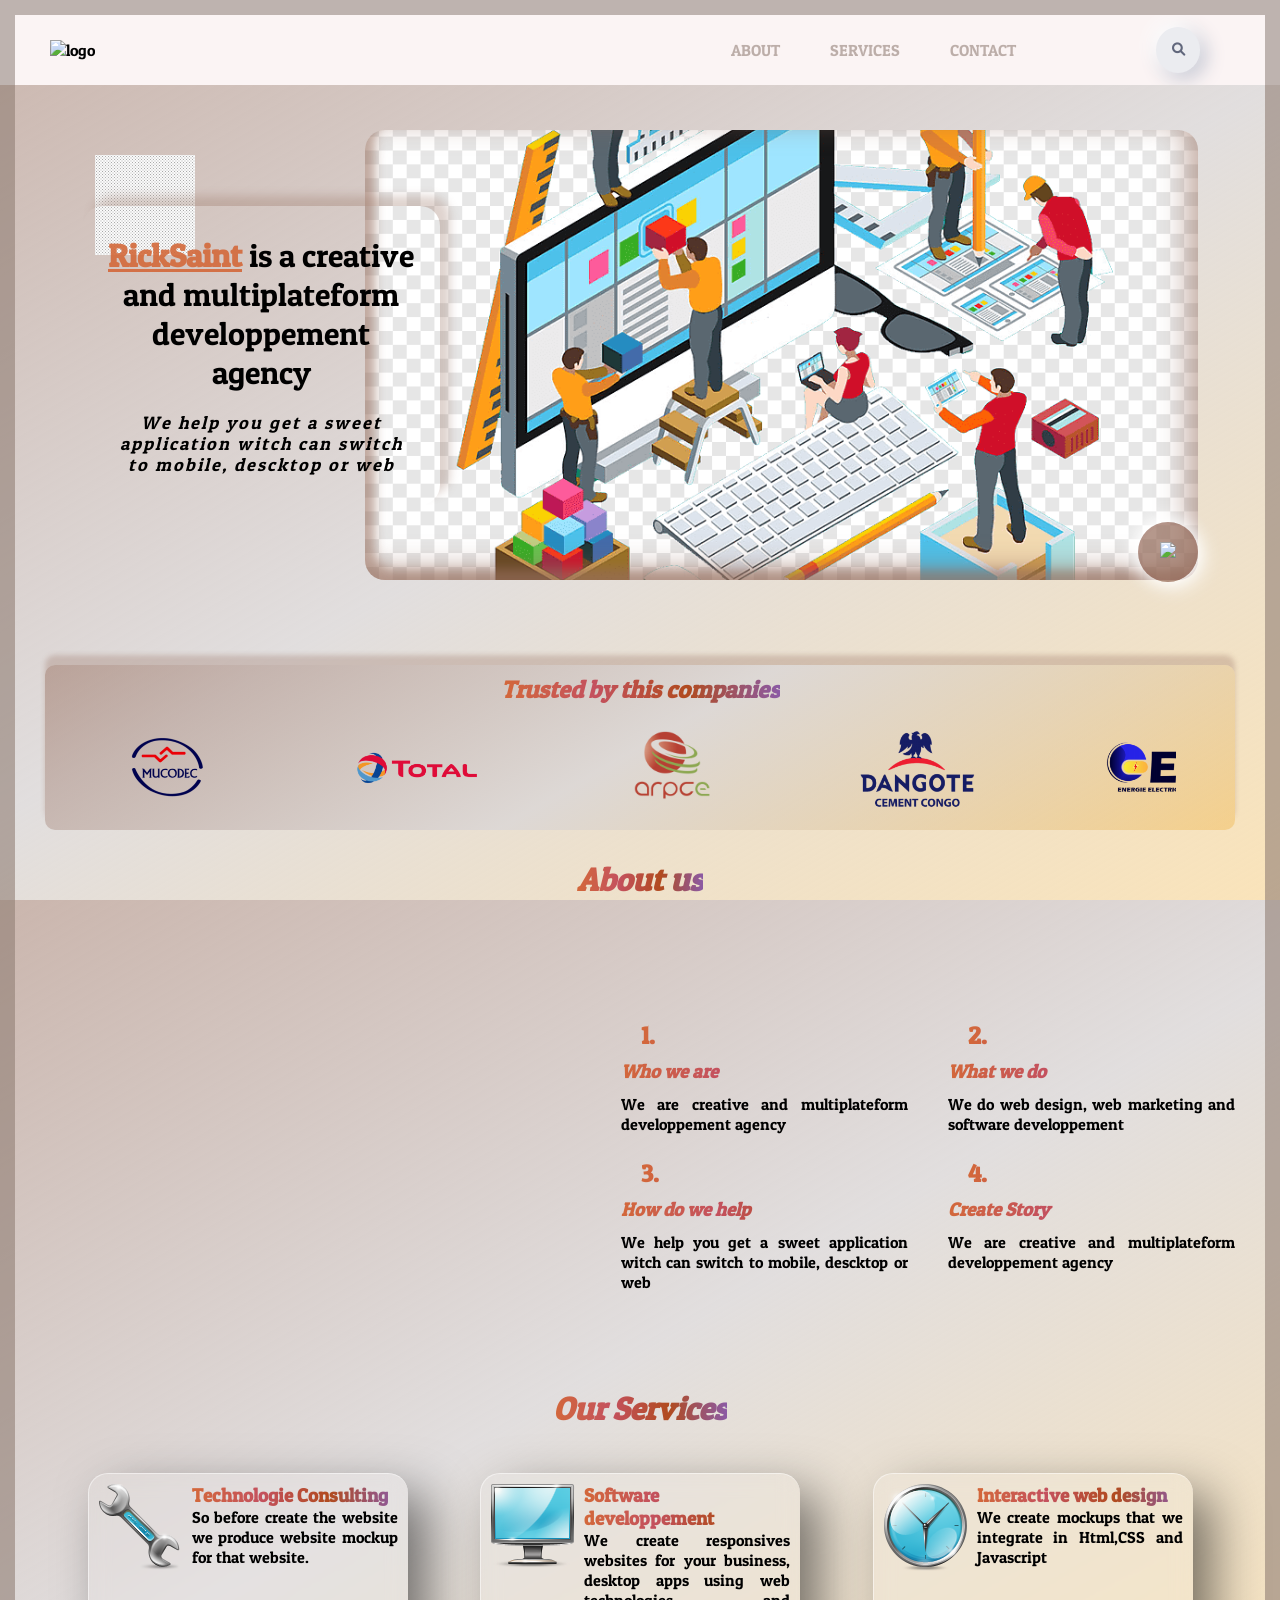
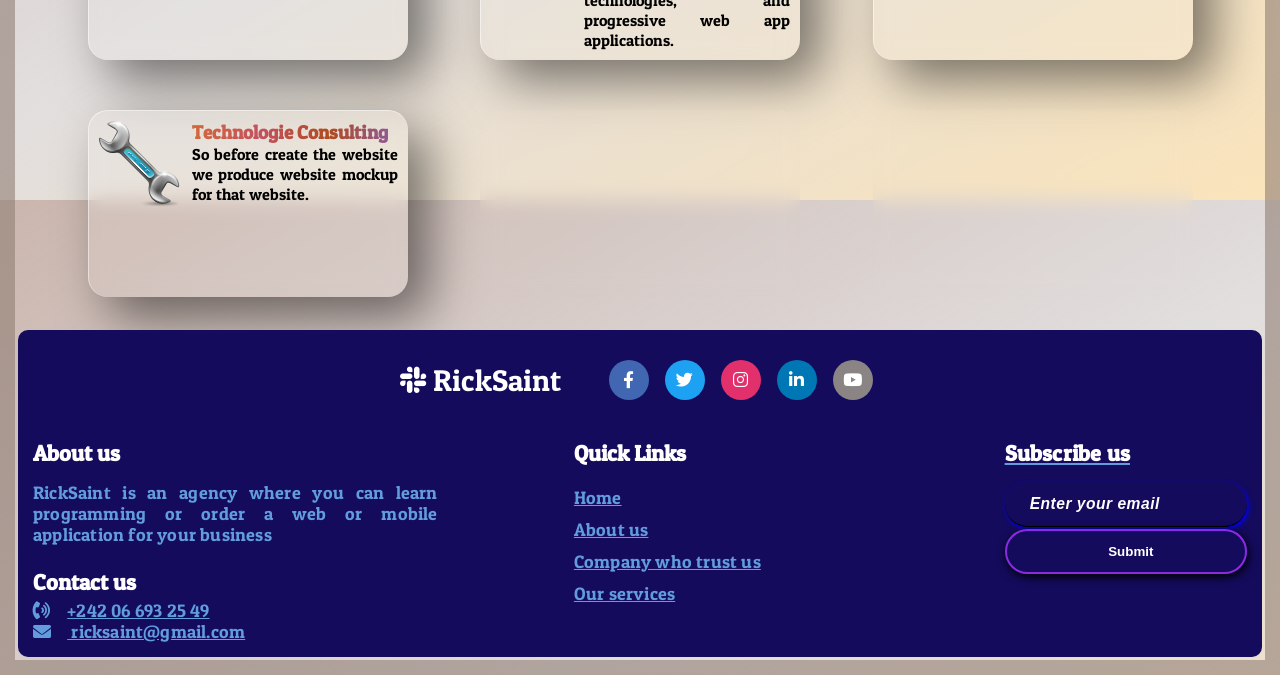
==== commit ef5cddc7: "Added anchors links from footer and removed freecodecamp script bundler" ====
--- a/index.html
+++ b/index.html
@@ -14,7 +14,6 @@
     <link rel="stylesheet" href="https://cdnjs.cloudflare.com/ajax/libs/font-awesome/6.0.0-beta2/css/all.min.css">
 
     <link rel="stylesheet" href="https://unpkg.com/swiper/swiper-bundle.min.css" />
-
 
     <link rel='stylesheet' type='text/css' media='screen' href='style.css'>
 
@@ -108,7 +107,7 @@
             </div>
         </div>
         <!-- Trusted by -->
-        <div class="trusted_by">
+        <div id="trusted_by" class="trusted_by">
             <h2 class="trusted"> Trusted by this companies </h2>
 
             <!-- Slider main container -->
@@ -277,9 +276,9 @@
             <div class="middle box">
               <div class="title">Quick Links</div>
               <div><a href="#">Home</a></div>
-              <div><a href="#">About us</a></div>
-              <div><a href="#">Company who trust us</a></div>
-              <div><a href="#">Our services</div>
+              <div><a href="#about">About us</a></div>
+              <div><a href="#trusted_by">Company who trust us</a></div>
+              <div><a href="#services">Our services</div>
               </div>
 
            <div class="right box">
@@ -300,8 +299,6 @@
       
     </main>
     <script src='main.js'></script>
-    <script src="https://cdn.freecodecamp.org/testable-projects-fcc/v1/bundle.js"></script>
-
 
 </body>
 
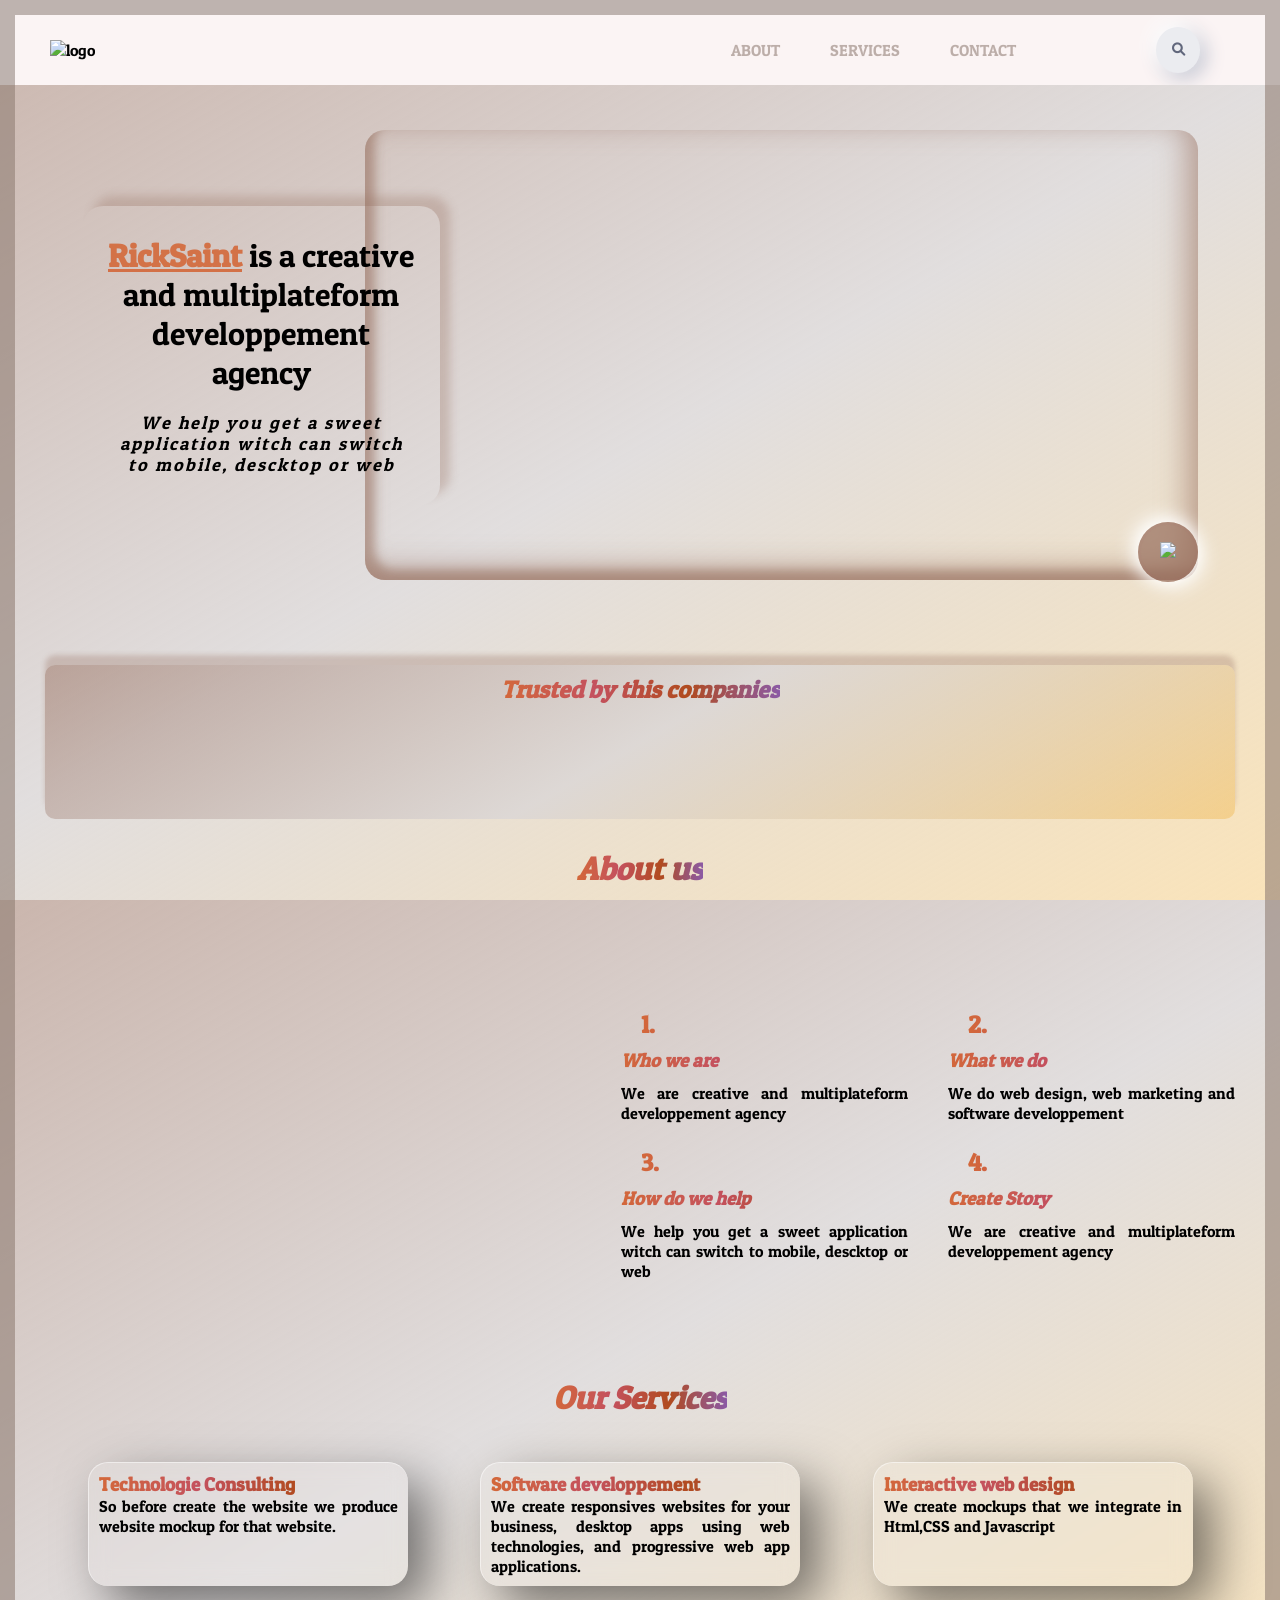
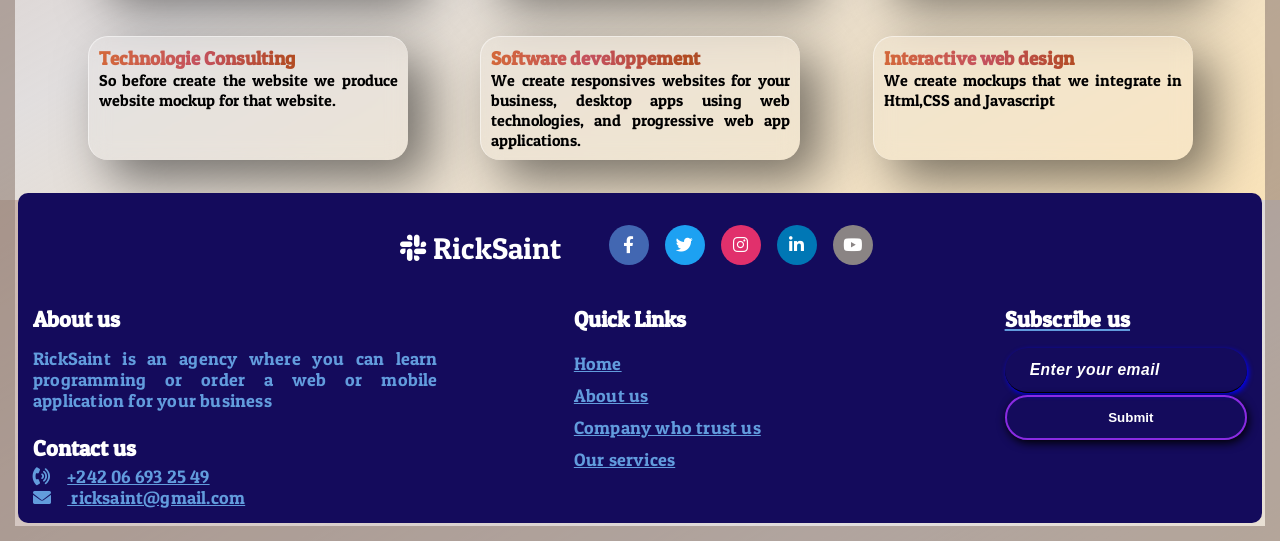
==== commit d7d58716: "Final version of the project submitted on Freecodecamp" ====
--- a/index.html
+++ b/index.html
@@ -15,7 +15,7 @@
 
     <link rel="stylesheet" href="https://unpkg.com/swiper/swiper-bundle.min.css" />
 
-    <link rel='stylesheet' type='text/css' media='screen' href='style.css'>
+    <link rel='stylesheet' type='text/css' media='screen' href='styles.css'>
 
 
 </head>
@@ -24,7 +24,7 @@
     <header id="header">
         <div class="header-img">
 
-            <img src="https://github.com/Saintrick-FM/Landing-page_freecodecamp/blob/main/img/pixlr-bg-result.png?raw=true" id="header-img" alt="logo">
+            <img src="https://github.com/Saintrick-FM/Landing-page_freecodecamp/blob/main/img/pixlr-bg-result.png?raw=true?raw=true" id="header-img" alt="logo">
 
         </div>
         <nav id="nav-bar">
@@ -48,12 +48,7 @@
                 </li>
 
                 <li class="navbar__toggle">
-                    <!-- <button class="neu_button"><i class="fas fa-bars"></i> </button> 
-                    <button class="neu_button navbar__toggle" id="mobile-menu">
-                        <span class="bar"></span>
-                        <span class="bar"></span>
-                        <span class="bar"></span>    
-                    </button>-->
+                    
                     <button class="neu_button" id="mobile-menu">
                         <i class="fas fa-bars openBars"></i>
                         <i class="fas fa-close closeBars" style="display: none;"></i>
@@ -79,7 +74,7 @@
 
         <div id="first_section">
             <div class="points-img">
-                <img src="img/576006-fond-de-points-gratuit-vectoriel.jpg" alt="">
+                <img src="https://github.com/Saintrick-FM/Landing-page_freecodecamp/blob/main/img/576006-fond-de-points-gratuit-vectoriel.jpg" alt="">
             </div>
 
             <div class="first_section">
@@ -98,7 +93,7 @@
                 <div id="go_to_bottom">
                     <a href="#footer">
                         <button class="go_to_bottom">
-                        <img class="bottom" src="https://img.icons8.com/external-kiranshastry-solid-kiranshastry/64/000000/external-bottom-alignment-and-tools-kiranshastry-solid-kiranshastry.png"/>
+                        <img class="bottom" src="https://img.icons8.com/external-kiranshastry-solid-kiranshastry/64/000000/external-bottom-alignment-and-tools-kiranshastry-solid-kiranshastry.png?raw=true"/>
                     </button>
                     </a>
                 </div>
@@ -107,7 +102,7 @@
             </div>
         </div>
         <!-- Trusted by -->
-        <div id="trusted_by" class="trusted_by">
+        <div class="trusted_by">
             <h2 class="trusted"> Trusted by this companies </h2>
 
             <!-- Slider main container -->
@@ -115,17 +110,17 @@
                 <!-- Additional required wrapper -->
                 <div class="slider-items">
                     <!-- Slides -->
-                    <div class="slide"> <img src="img/mucodec (1).png" class="company" id="company2" alt=""></div>
-                    <div class="slide"><img src="img/total (1).png" class="company" alt=""></div>
-                    <div class="slide"><img src="img/Logo_arpce (1).png" class="company" alt=""></div>
-                    <div class="slide"><img src="img/dangote (1).png" class="company" alt=""></div>
-                    <div class="slide"><img src="img/E2C (1).png" class="company" alt=""></div>
-
-                    <div class="slide"> <img src="img/mucodec (1).png" class="company" id="company2" alt=""></div>
-                    <div class="slide"><img src="img/total (1).png" class="company" alt=""></div>
-                    <div class="slide"><img src="img/Logo_arpce (1).png" class="company" alt=""></div>
-                    <div class="slide"><img src="img/dangote (1).png" class="company" alt=""></div>
-                    <div class="slide"><img src="img/E2C (1).png" class="company" alt=""></div>
+                    <div class="slide"> <img src="https://github.com/Saintrick-FM/Landing-page_freecodecamp/blob/main/img/mucodec%20(1).png?raw=true" class="company" id="company2" alt=""></div>
+                    <div class="slide"><img src="https://github.com/Saintrick-FM/Landing-page_freecodecamp/blob/main/img/total (1).png?raw=true" class="company" alt=""></div>
+                    <div class="slide"><img src="https://github.com/Saintrick-FM/Landing-page_freecodecamp/blob/main/img/Logo_arpce (1).png?raw=true" class="company" alt=""></div>
+                    <div class="slide"><img src="https://github.com/Saintrick-FM/Landing-page_freecodecamp/blob/main/img/dangote (1).png?raw=true" class="company" alt=""></div>
+                    <div class="slide"><img src="https://github.com/Saintrick-FM/Landing-page_freecodecamp/blob/main/img/E2C (1).png?raw=true" class="company" alt=""></div>
+
+                    <div class="slide"> <img src="https://github.com/Saintrick-FM/Landing-page_freecodecamp/blob/main/img/mucodec (1).png?raw=true" class="company" id="company2" alt=""></div>
+                    <div class="slide"><img src="https://github.com/Saintrick-FM/Landing-page_freecodecamp/blob/main/img/total (1).png?raw=true" class="company" alt=""></div>
+                    <div class="slide"><img src="https://github.com/Saintrick-FM/Landing-page_freecodecamp/blob/main/img/Logo_arpce (1).png?raw=true" class="company" alt=""></div>
+                    <div class="slide"><img src="https://github.com/Saintrick-FM/Landing-page_freecodecamp/blob/main/img/dangote (1).png?raw=true" class="company" alt=""></div>
+                    <div class="slide"><img src="https://github.com/Saintrick-FM/Landing-page_freecodecamp/blob/main/img/E2C (1).png?raw=true" class="company" alt=""></div>
                 </div>
 
             </div>
@@ -172,7 +167,7 @@
             <div class="main-services">
                 <div class="service-column">
 
-                    <figure><img src="img/page3-img1.png" alt=""></figure>
+                    <figure><img src="https://github.com/Saintrick-FM/Landing-page_freecodecamp/blob/main/img/page3-img1.png?raw=true" alt=""></figure>
                     <div class="service_details">
                         <h3>Technologie Consulting</h3>
                         <p> So before create the website we produce website mockup for that website.</p>
@@ -181,7 +176,7 @@
 
                 <div class="service-column">
 
-                    <figure><img src="img/page3-img2.png" alt=""></figure>
+                    <figure><img src="https://github.com/Saintrick-FM/Landing-page_freecodecamp/blob/main/img/page3-img2.png?raw=true" alt=""></figure>
                     <div class="service_details">
                         <h3>Software developpement</h3>
                         <p>We create responsives websites for your business, desktop apps using web technologies, and progressive web app applications. </p>
@@ -189,7 +184,7 @@
                     </div>
                 </div>
                 <div class="service-column">
-                    <figure><img src="img/page3-img3.png" alt=""></figure>
+                    <figure><img src="https://github.com/Saintrick-FM/Landing-page_freecodecamp/blob/main/img/page3-img3.png?raw=true" alt=""></figure>
                     <div class="service_details">
                         <h3>Interactive web design</h3>
                         <p>We create mockups that we integrate in Html,CSS and Javascript </p>
@@ -198,7 +193,7 @@
                 </div>
                 <div class="service-column">
 
-                    <figure><img src="img/page3-img1.png" alt=""></figure>
+                    <figure><img src="https://github.com/Saintrick-FM/Landing-page_freecodecamp/blob/main/img/page3-img1.png?raw=true" alt=""></figure>
                     <div class="service_details">
                         <h3>Technologie Consulting</h3>
                         <p> So before create the website we produce website mockup for that website.</p>
@@ -207,7 +202,7 @@
                 </div>
                 <div class="service-column">
 
-                    <figure><img src="img/page3-img2.png" alt=""></figure>
+                    <figure><img src="https://github.com/Saintrick-FM/Landing-page_freecodecamp/blob/main/img/page3-img2.png?raw=true" alt=""></figure>
                     <div class="service_details">
                         <h3>Software developpement</h3>
                         <p>We create responsives websites for your business, desktop apps using web technologies, and progressive web app applications. </p>
@@ -216,7 +211,7 @@
                 </div>
                 <div class="service-column">
 
-                    <figure><img src="img/page3-img3.png" alt=""></figure>
+                    <figure><img src="https://github.com/Saintrick-FM/Landing-page_freecodecamp/blob/main/img/page3-img3.png?raw=true" alt=""></figure>
                     <div class="service_details">
                         <h3>Interactive web design</h3>
                         <p>We create mockups that we integrate in Html,CSS and Javascript </p>
@@ -225,19 +220,7 @@
                 </div>
 
             </div>
-            <!-- <div class="other-services">
-                <div class="other_service">
-                    Other Service 1
-                </div>
-                <div class="other_service">
-                    Other Service 2
-                </div>
-                <div class="other_service">
-                    Other Service 3
-                </div>
-
-            </div> -->
-
+            
         </section>
         
        <footer id="footer">
@@ -276,9 +259,9 @@
             <div class="middle box">
               <div class="title">Quick Links</div>
               <div><a href="#">Home</a></div>
-              <div><a href="#about">About us</a></div>
-              <div><a href="#trusted_by">Company who trust us</a></div>
-              <div><a href="#services">Our services</div>
+              <div><a href="#">About us</a></div>
+              <div><a href="#">Company who trust us</a></div>
+              <div><a href="#">Our services</div>
               </div>
 
            <div class="right box">
@@ -298,7 +281,97 @@
       </footer>
       
     </main>
-    <script src='main.js'></script>
+    <script >
+       const searchButton = document.getElementById('search')
+
+const header = document.querySelector('#header')
+const mobileMenu = document.querySelector('#mobile-menu')
+
+const closeBars = document.querySelector('.closeBars')
+const openBars = document.querySelector('.openBars')
+
+const headerImg = document.querySelector('.header-img')
+const navLinks = document.querySelector('.nav_links')
+const firstNavlink = document.querySelector('#first-nav-link')
+const secondNavlink = document.querySelector('#second-nav-link')
+const thirdNavlink = document.querySelector('#third-nav-link')
+const navbarToggle = document.querySelector('.navbar__toggle')
+
+const submit_search = document.querySelector('.submit_search')
+
+const search = document.querySelector('.search')
+
+// checking if all images in the DOM are loaded before calling resizeElements function
+let imgList = document.images;
+let len = imgList.length;
+let imgCounter = 0;
+
+[].forEach.call(imgList, function (img) {
+  if (img.complete) {
+    incrementImgCounter();
+  }
+  else {
+    img.addEventListener('load', incrementImgCounter, false);
+  }
+});
+
+function incrementImgCounter() {
+  imgCounter++;
+  if (imgCounter === len) {
+    console.log('All images loaded!');
+    
+  }
+}
+
+    
+const screenWidth = `${screen.width}`
+screenWidth < 651 ? navbarToggle.style.display = "flex" : navbarToggle.style.display = "none";
+
+
+window.addEventListener('resize', function() {
+    let newWidth = window.innerWidth;
+    console.log(newWidth + ' pixels')
+    newWidth < 651 ? navbarToggle.style.display = "flex" : navbarToggle.style.display = "none";
+});
+
+const assignActiveSearch = () => {
+    headerImg.classList.toggle('active')
+    search.classList.toggle('active')
+    search.getAttribute('class').includes('active') ? search.classList.remove('non-active') : search.classList.add('non-active')
+
+}
+
+const assignActiveMenu = () => {
+    header.classList.toggle('active');
+    //search.classList.toggle('active');
+    headerImg.classList.toggle('active');
+    navLinks.classList.toggle('active');
+    firstNavlink.classList.toggle('active');
+    secondNavlink.classList.toggle('active');
+    thirdNavlink.classList.toggle('active');
+    navbarToggle.classList.toggle('active');
+
+    if (navLinks.getAttribute('class').includes('active')) {
+        closeBars.style.display = "flex"
+        openBars.style.display = "none"
+
+    } else {
+        closeBars.style.display = "none"
+        openBars.style.display = "flex"
+    }
+
+}
+
+searchButton.addEventListener('click', assignActiveSearch)
+submit_search.addEventListener('click', assignActiveSearch)
+mobileMenu.addEventListener('click', assignActiveMenu)
+
+firstNavlink.addEventListener('click', assignActiveMenu)
+secondNavlink.addEventListener('click', assignActiveMenu)
+thirdNavlink.addEventListener('click', assignActiveMenu)
+    </script>
+ 
+
 
 </body>
 
--- a/styles.css
+++ b/styles.css
@@ -0,0 +1,1176 @@
+@import url('https://fonts.googleapis.com/css2?family=Poppins:wght@200;300;400;500;600;700&display=swap');
+@import url('https://fonts.googleapis.com/css2?family=Poppins:wght@200;300;400;500;600;700&display=swap');
+
+* {
+    margin: 0;
+    padding: 0;
+    box-sizing: border-box;
+    scroll-behavior: smooth;
+    
+}
+
+html {
+    --violet_background: rgba(150, 109, 92, 0.05);
+    --marron: #d3683ae6;
+    --violet_body_border: #927f7699;
+    --marron_header_bg: rgb(251, 244, 244);
+    --violet_header_border: rgba(150, 137, 131, 0.6);
+    --blue_sky: #ebecf0;
+    --color_logo: #e4a2a1;
+    --footer: #140B5C;
+    height: 100%;
+}
+
+body {
+    min-height: 100%;
+    border: solid 15px var(--violet_body_border);
+    border-top: none;
+    font-family: Patua One, Poppins, Arial;
+    background: linear-gradient(150deg, rgba(150, 109, 92, 0.5), rgba(218, 214, 214, 0.8), rgba(238, 164, 26, 0.3));
+    padding:  30px 30px 0 30px;
+}
+
+
+/******************************* HEADER ***********************************/
+
+#header-img {
+    position: relative;
+    margin-left: -20px;
+    margin: 0 auto;
+    height: 100%;
+}
+
+#header {
+    display: flex;
+    justify-content: space-between;
+    align-items: center;
+    height: 60px;
+    width: 100%;
+    position: fixed;
+    background-color: var(--marron_header_bg);
+    top: 0;
+    bottom: 0;
+    right: 0;
+    left: 0;
+    padding: 35px;
+    z-index: 5;
+    border: solid 15px var(--violet_header_border);
+    border-bottom: none;
+    overflow-y: hidden;
+}
+
+#nav-bar {
+    display: flex;
+    justify-content: center;
+    align-items: center;
+}
+
+@media screen and (min-width:651px) {
+    .nav-link {
+        color: var(--violet_body_border);
+    }
+}
+
+.nav_links,
+ul {
+    display: flex;
+    text-decoration: none;
+    justify-content: center;
+    align-items: center;
+    list-style: none;
+}
+
+li:not(:last-child) {
+    padding: 0 20px 0 30px;
+}
+
+li:nth-child(3) {
+    padding-right: 40px;
+}
+
+@media screen and (min-width:1000px) {
+    .last-nav-link {
+        margin-right: 100px;
+    }
+}
+
+.nav_links a {
+    text-decoration: none;
+    font-weight: 400;
+    text-transform: uppercase;
+    position: relative;
+}
+
+.neu_button {
+    display: flex;
+    width: 43.67px;
+    height: 45.33px;
+    align-items: center;
+    justify-content: center;
+    color: #61677c;
+    box-shadow: -5px -5px 20px #fff, 5px 5px 20px #babecc;
+    cursor: pointer;
+    right: 10px;
+    border: 0;
+    outline: 0;
+    border-radius: 50%;
+    padding: 16px;
+    background-color: var(--blue_sky);
+    transition: transform 0.2s ease-in-out;
+    /* text-shadow: 1px 1px 0 #fff; */
+}
+
+.search {
+    display: flex;
+    align-items: center;
+    justify-content: center;
+    opacity: 0;
+    position: fixed;
+    right: 20px;
+    top: 90px;
+    height: 37px;
+    background-color: var(--blue_sky);
+    border-radius: 25px;
+    padding: 2px 10px 2px 0;
+    z-index: 4;
+}
+
+.search.non-active {
+    animation: scroll-close-search 1s ease-in-out forwards;
+}
+
+.search.active {
+    animation: scroll-open-search 1s ease-in-out forwards;
+}
+
+@keyframes scroll-open-search {
+    0% {
+        opacity: 0.1;
+        transform: translateX(100%);
+    }
+    40% {
+        transform: translateX(-10%);
+    }
+    80% {
+        transform: translateX(0%);
+    }
+    100% {
+        opacity: 1;
+        transform: translateX(-2%);
+    }
+    0% {
+        opacity: 0.1;
+        transform: translateX(-2%);
+    }
+}
+
+@keyframes scroll-close-search {
+    0% {
+        opacity: 1;
+        transform: translateX(-10%);
+    }
+    40% {
+        transform: translateX(0%);
+    }
+    80% {
+        transform: translateX(-10%);
+    }
+    100% {
+        opacity: 0;
+        transform: translateX(100%);
+    }
+}
+
+@keyframes scroll-close-menu {
+    0% {
+        opacity: 1;
+        transform: translateX(0%);
+    }
+    40% {
+        opacity: 0;
+        transform: translateX(100%);
+    }
+}
+
+@keyframes scroll-open-menu {
+    0% {
+        opacity: 0.1;
+        transform: translateX(100%);
+    }
+    100% {
+        opacity: 1;
+        transform: translateX(-2%);
+    }
+}
+
+@keyframes scroll-close-menu {
+    0% {
+        opacity: 1;
+        transform: translateX(-2%);
+    }
+    100% {
+        opacity: 0;
+        transform: translateX(100%);
+    }
+}
+
+.search_area.active,
+.search_area {
+    display: block;
+    align-items: center;
+    justify-content: flex-end;
+    position: relative;
+    cursor: pointer;
+    padding-right: 30px;
+}
+
+::placeholder {
+    color: var(--violet_body_border);
+    font-size: 1.02em;
+    font-weight: bold;
+    font-style: italic;
+    padding-left: 5px;
+    opacity: 1;
+    letter-spacing: .5px;
+}
+
+.input-search {
+    border: 0;
+    outline: 0;
+    font-size: 20px;
+    letter-spacing: 2px;
+    border-radius: 320px;
+    padding: 16px;
+    background-color: #ebecf0;
+    text-shadow: 1px 1px 0 #fff;
+    box-shadow: inset 7px 7px 5px #babecc, inset -8px -8px 10px #fff;
+    width: 160px;
+    height: 20px;
+    color: black;
+    font-style: italic;
+    transition: all 0.2s ease-in-out;
+    appearance: none;
+    margin-right: 10px;
+    opacity: 1;
+    z-index: 9;
+}
+
+.submit_search {
+    border: none;
+    outline: none;
+    padding: 6px;
+    border-radius: 30%;
+    color: var(--violet_body_border);
+    background: var(--blue_sky);
+    box-shadow: 7px 7px 5px #babecc, -8px -8px 10px #fff;
+    /* fallback for old browsers */
+    background: -webkit-linear-gradient(to left, #cbb4d4, var(--blue_sky));
+    /* Chrome 10-25, Safari 5.1-6 */
+    background: linear-gradient(to left, #cbb4d4, var(--blue_sky));
+    /* W3C, IE 10+/ Edge, Firefox 16+, Chrome 26+, Opera 12+, Safari 7+ */
+    transition: all 200ms ease-in-out;
+    cursor: pointer;
+}
+
+
+/******************************************* Styling anchor underline animation **************************************/
+
+.nav-link:hover::after {
+    transform: scaleX(1);
+    transform-origin: left;
+    letter-spacing: 1.2px;
+}
+
+.nav-link::after {
+    position: absolute;
+    content: '';
+    left: 0;
+    bottom: 0;
+    width: 100%;
+    height: 2px;
+    background-color: currentColor;
+    transform: scaleX(0);
+    transform-origin: right;
+    transition: transform 250ms ease-in;
+}
+
+
+/*********************** END HEADER *************************/
+
+main {
+    display: flex;
+    flex-direction: column;
+    justify-content: center;
+    margin-top: 70px;
+    z-index: 1;
+}
+
+
+/***************** FIRST BODY SECTION ***********************/
+
+.first_section {
+    display: flex;
+    justify-content: space-around;
+    align-items: center;
+    height: 500px;
+    width: 100%;
+    margin: 0 auto;
+}
+
+#first_section {
+    display: block;
+    align-items: center;
+    height: 500px;
+    width: 100%;
+    margin-top: 35px;
+}
+
+.points-img {
+    display: flex;
+    justify-content: flex-start;
+    width: 20%;
+    height: 100px;
+    z-index: 3;
+    margin: 20px 0 -150px 50px;
+}
+
+.title-section {
+    display: flex;
+    flex-direction: column;
+    width: 30%;
+    height: max-content;
+    float: right;
+    justify-content: center;
+    align-items: center;
+    justify-content: center;
+    z-index: 2;
+    /* border: solid 3px greenyellow; */
+    padding: 30px 25px;
+    margin-right: -150px;
+    border-radius: 20px;
+    box-shadow: 10px -10px 10px rgba(150, 109, 92, 0.3);
+    background: linear-gradient(75deg, rgba(150, 109, 92, 0.05), white, rgba(158, 160, 155, 0.2) no-repeat center / cover);
+}
+
+.content {
+    display: flex;
+    flex-direction: column;
+    justify-content: space-around;
+    justify-items: center;
+    align-items: center;
+    text-align: center;
+}
+
+.description_paragraph {
+    text-align: center;
+    padding-top: 20px;
+    font-style: italic;
+    letter-spacing: 2px;
+    font-size: large;
+}
+
+#description_title {
+    font-weight: 400;
+}
+
+strong {
+    color: var(--marron);
+    text-decoration: underline;
+}
+
+.main-img_section {
+    display: flex;
+    width: 70%;
+    height: 450px;
+    justify-content: space-around;
+    /* border: solid 3px orange; */
+    border-radius: 20px;
+    box-shadow: inset -10px -10px 30px rgba(150, 109, 92, 0.6), inset 10px -10px 10px rgba(150, 109, 92, 0.5);
+    z-index: 1;
+    background: url("https://raw.githubusercontent.com/Saintrick-FM/Landing-page_freecodecamp/main/img/png-clipart-web-development-responsive-web-design-software-development-web-design-web-design-search-engine-optimization.png") no-repeat center / cover;
+    background-size: cover;
+    background-position: center;
+}
+
+.go_to_bottom {
+    display: block;
+    justify-content: center;
+    align-items: center;
+    border: solid 3px var(--violet_background);
+    /* box-shadow: 3px 3px 3px white, -3px -3px 3px white; */
+    box-shadow: -5px -5px 20px #fff, 5px 5px 20px #fff;
+    transition: all 0.4s ease-in-out;
+    border-radius: 30px;
+    width: 60px;
+    height: 60px;
+    background-color: rgba(150, 109, 92, 0.7);
+    color: white;
+}
+
+#go_to_bottom {
+    display: flex;
+    justify-content: center;
+    margin: 0px 0 -393px -135px;
+    z-index: 2;
+}
+
+img[class="bottom"] {
+    width: 50px;
+}
+
+button:not([class="neu_button"]):hover {
+    transform: scale(1.08, 1.08);
+    background-color: var(--marron);
+}
+
+
+/********************* TRUSTED BY BODY SECTION ***********************/
+
+.trusted {
+    color: var(--marron);
+    text-decoration: underline;
+    text-underline-position: under;
+    font-style: oblique;
+    margin-top: 10px;
+    text-align: center;
+}
+
+.trusted_by {
+    display: flex;
+    flex-direction: column;
+    background: linear-gradient(150deg, rgba(150, 109, 92, 0.5), rgba(218, 214, 214, 0.8), rgba(238, 164, 26, 0.3));
+    margin: 30px 0px;
+    align-items: center;
+    border-radius: 10px;
+    box-shadow: 0px -10px 5px rgba(150, 109, 92, 0.3);
+}
+
+
+/*************** Slider ****************/
+
+.slider {
+    display: flex;
+    height: auto;
+    position: relative;
+    width: 90%;
+    display: grid;
+    place-items: center;
+    overflow: hidden;
+}
+
+.slider-items {
+    display: flex;
+    width: calc(250px*10);
+    animation: scroll 40s linear infinite;
+    margin: 20px 0;
+}
+
+.slider-items:hover {
+    animation-play-state: paused;
+}
+
+@keyframes scroll {
+    0% {
+        transform: translateX(0);
+    }
+    100% {
+        transform: translateX(calc(-250px*5));
+    }
+}
+
+.slide {
+    height: auto;
+    min-height: 75px;
+    width: 250px;
+    display: flex;
+    align-items: center;
+    perspective: 100px;
+    /* margin: 20px -30px;*/
+}
+
+.company {
+    width: 50%;
+    transition: transform 1s;
+}
+
+.company:hover {
+    transform: translateZ(20px);
+}
+
+
+/********************* END TRUSTED BY BODY SECTION ***********************/
+
+
+/********************* ABOUT BODY SECTION ***********************/
+
+#how-it-works {
+    display: flex;
+    justify-content: center;
+    justify-items: center;
+    margin: 20px 0px;
+    width: calc(100% + 40px);
+    height: auto;
+}
+
+.about_us_details {
+    display: flex;
+    flex-direction: column;
+    align-items: center;
+    justify-content: center;
+    text-align: justify;
+    width: 55%;
+    margin-top: 30px;
+}
+
+#video {
+    width: 45%;
+    height: 400px;
+    margin-right: 40px;
+}
+
+.about_row {
+    display: flex;
+    align-items: baseline;
+    justify-content: space-between;
+    margin-bottom: 20px;
+    height: auto;
+}
+
+.about_column {
+    display: flex;
+    flex-direction: column;
+    align-items: space-between;
+    justify-content: center;
+    text-align: justify;
+    margin-right: 40px;
+    width: 50%;
+}
+
+.about_column_number {
+    margin: 5px 20px
+}
+
+.about_column_title {
+    font-style: oblique;
+    margin-bottom: 10px;
+    margin-top: 5px;
+}
+
+.about_column>p {
+    margin-top: 1px;
+}
+
+.about_title,
+.services_title {
+    text-decoration: underline;
+    text-underline-position: under;
+    font-style: oblique;
+    margin: 0 auto;
+    color: var(--marron);
+    margin: 20px auto 15px auto;
+}
+
+.about_title {
+    margin: 0 auto 30px auto;
+}
+
+
+/********************* END ABOUT BODY SECTION ***********************/
+
+
+/********************* SERVICES BODY SECTION  **************************/
+
+#services {
+    margin: 30px auto;
+    display: flex;
+    flex-direction: column;
+    width: 100%;
+    height: max-content;
+    justify-content: space-evenly;
+}
+
+.main-services {
+    height: auto;
+    display: grid;
+    grid-template-columns: repeat(3, minmax(15rem, 20rem));
+    /*grid-auto-rows: minmax(100px, auto);*/
+    row-gap: 50px;
+    column-gap: 30px;
+    justify-content: space-evenly;
+}
+
+.service-column {
+    display: flex;
+    justify-content: space-between;
+    padding: 10px;
+    /*************Glassmorphism*****************/
+    background: rgba(255, 255, 255, 0.1);
+    backdrop-filter: blur(10px);
+    box-shadow: 20px 20px 50px rgba(0, 0, 0, 0.5);
+    border-radius: 20px;
+    border-top: 1px solid rgb(255, 255, 255, 0.5);
+    border-left: 1px solid rgb(255, 255, 255, 0.5);
+    overflow: hidden;
+    transition: transform 0.5s ease-in-out;
+    /*************Glassmorphism*****************/
+}
+
+.service-column:hover {
+    transform: scale(1.05, 1.05);
+}
+
+.service_details {
+    text-align: justify;
+}
+
+@media screen and (min-width:600px) and (max-width:860px) {
+    .main-services {
+        grid-template-columns: repeat(2, minmax(16rem, 22rem));
+        row-gap: 30px;
+        column-gap: 30px;
+        justify-content: space-evenly;
+    }
+}
+
+@media screen and (max-width:599.99px) {
+    .main-services {
+        grid-template-columns: 95%;
+        /*grid-auto-rows: minmax(100px, auto);*/
+        row-gap: 30px;
+        justify-content: center;
+    }
+    .service_details {
+        font-size: 0.93rem;
+    }
+}
+
+h1:not([id="description_title"]),
+h2,
+h3,
+h4 {
+    background-image: linear-gradient(to right, #D3683A, #C4515E, #B14B1F, #8B5AA5);
+    -webkit-text-fill-color: transparent;
+    -webkit-background-clip: text;
+    -moz-text-fill-color: transparent;
+    ;
+}
+
+/********************* END SERVICES BODY SECTION ***********************/
+
+.second_part,
+.neu_button_footer {
+    border: 0;
+    outline: 0;
+    font-size: 16px;
+    border-radius: 320px;
+    padding: 16px;
+    background-color: var(--blue_sky);
+    text-shadow: 1px 1px 0 #fff;
+}
+
+.neu_button_footer {
+    display: flex;
+    align-items: center;
+    justify-content: center;
+    color: #61677c;
+    box-shadow: -5px -5px 20px #fff, 5px 5px 20px #babecc;
+    transition: all 0.2s ease-in-out;
+    cursor: pointer;
+    font-weight: 600;
+    align-items: center;
+    width: 100%;
+    margin: 0 auto;
+}
+
+.neu_button:hover,
+.neu_button_footer:hover {
+    transform: scale(1.08, 1.08);
+    background-color: var(--marron_header_bg);
+}
+
+@media screen and (min-width:400px) and (max-width:649px) {
+    .about_title {
+        margin-bottom: -30px;
+    }
+}
+
+@media screen and (max-width:650px) {
+    /******************* Mobile Menu **************************/
+    #header {
+        display: flex;
+        justify-content: space-between;
+        align-items: center;
+        align-content: center;
+        justify-items: center;
+        width: 100%;
+    }
+    #header.active {
+        overflow: visible;
+    }
+    .header-img {
+        position: absolute;
+        left: 2%;
+    }
+    .header-img.active {
+        margin-top: 3px;
+    }
+    #nav-bar {
+        position: absolute;
+        right: 0;
+    }
+    .nav-link.active {
+        opacity: 1;
+        color: var(--color_logo);
+    }
+    .nav-link {
+        opacity: 0;
+    }
+    #search,
+    .search {
+        display: none;
+    }
+    .nav_links.active {
+        display: flex;
+        position: relative;
+        flex-direction: column;
+        justify-content: space-evenly;
+        align-items: flex-start;
+        top: 80px;
+        right: 0;
+        height: 300px;
+        width: 200px;
+        z-index: 99;
+        margin: 71px -10px 0 0;
+        list-style: none;
+        background-color: rgb(0 0 0 / 80%);
+        border-right: none;
+        border-top-left-radius: 10px;
+        border-bottom-left-radius: 10px;
+        opacity: 0.92;
+        animation: scroll-open-menu 0.5s ease-in-out forwards;
+    }
+    .navbar__toggle.active {
+        position: absolute;
+        display: flex;
+        align-items: center;
+        justify-content: space-around;
+        margin: 10px -20px 0 0;
+        z-index: 98;
+        top: -9.5px;
+        right: 1.8px;
+    }
+    .navbar__toggle {
+        display: flex;
+        align-items: center;
+        justify-content: center;
+        height: auto;
+    }
+    #description_title {
+        opacity: 0.8;
+    }
+    /* **************************  About Us **************************      */
+    #how-it-works {
+        flex-direction: column;
+        margin-block: 15px;
+        width: calc(100% + 40px);
+        height: 85%;
+        align-items: center;
+    }
+    .about_us_details {
+        width: 100%;
+        margin-right: 40px;
+        align-content: baseline;
+    }
+    #video {
+        width: 100%;
+        height: 250px;
+    }
+    .about_row {
+        width: 100%;
+        margin: 0 5px 20px 0;
+    }
+    .about_column {
+        width: 50%;
+        margin-right: 20px;
+        text-align: justify;
+        padding-left: 10px;
+    }
+    .about_column:nth-child(2),
+    .about_column:nth-child(4) {
+        margin-right: 10px;
+    }
+    .about_column_number,
+    .about_column_title {
+        margin-bottom: 10px;
+        font-size: medium;
+    }
+    .about_column>p {
+        margin-top: -.5px;
+        text-align: left;
+        font-size: small;
+    }
+}
+
+@media screen and (max-width: 399px) {
+    /******************* Mobile first section **************************/
+    #first_section {
+        display: flex;
+        flex-direction: column;
+        align-content: center;
+        align-items: center;
+        justify-content: center;
+    }
+    .nav_links.active,
+    ul.active {
+        margin-right: -20px;
+    }
+    .main-img_section {
+        position: absolute;
+        background: url("https://raw.githubusercontent.com/Saintrick-FM/Landing-page_freecodecamp/main/img/dev-agency300.png") no-repeat;
+        height: 250px;
+        top: 195px;
+       
+        bottom: 0;
+        width: 80%;
+        opacity: 1;
+        background-size: cover;
+        background-position: center;
+        margin: 0 auto;
+    }
+    .points-img {
+        display: none;
+    }
+    .title-section {
+        position: absolute;
+        top: 70px;
+        right: 0;
+        left: 0;
+        width: 100%;
+        font-size: 0.7rem;
+    }
+    .title-section>.content>.description_paragraph {
+        display: none;
+    }
+    #go_to_bottom {
+        display: none;
+    }
+    /***************Trusted by Tablet *************/
+    .trusted_by {
+        margin-top: -160px;
+    }
+    .slider-items {
+        width: calc(150px*10);
+    }
+    @keyframes scroll {
+        100% {
+            transform: translateX(calc(-150px*5));
+        }
+    }
+    /***************About us *************/
+    .about_column>p {
+        margin-top: 1px;
+        font-size: 0.8em;
+    }
+    .about_row {
+        width: 100%;
+        margin: 0 0 20px -10px;
+    }
+}
+
+@media screen and (min-width: 400px) and (max-width: 750px) {
+    /******************* Tablet Menu **************************/
+    #nav-bar {
+        position: absolute;
+        right: 2%;
+    }
+    .header-img {
+        position: absolute;
+        left: 1%;
+    }
+    /******************* Tablet first section **************************/
+    #first_section {
+        margin: -10px 0 0 0;
+    }
+    .main-img_section {
+       
+        background: url("https://raw.githubusercontent.com/Saintrick-FM/Landing-page_freecodecamp/main/img/dev-agency-mobile-format.png") no-repeat;
+        height: 250px;
+        width: 95%;
+        margin-right: 55px;
+        opacity: 0.8;
+        background-size: cover;
+        background-position: center;
+    }
+    .title-section {
+        position: absolute;
+        top: 70px;
+        right: 1;
+        left: 0;
+        width: 90%;
+        margin: 30px;
+        font-size: small;
+        font-weight: 100;
+    }
+    .description_title {
+        margin-bottom: -10px;
+    }
+    .title-section>.content>.description_paragraph {
+        display: none;
+    }
+    #go_to_bottom {
+        margin-top: -200px;
+    }
+    /***************Trusted by Tablet *************/
+    .trusted_by {
+        margin-top: -110px;
+    }
+    .slider-items {
+        width: calc(200px*10);
+    }
+    @keyframes scroll {
+        100% {
+            transform: translateX(calc(-200px*5));
+        }
+    }
+    /***************About us *************/
+    #how-it-works {
+        flex-direction: column;
+        width: calc(100% + 40px);
+        margin-block: 50px 0;
+        align-items: center;
+    }
+    .about_us_details {
+        width: 100%;
+        padding-left: 20px;
+    }
+    .about_row {
+        width: 100%;
+    }
+    #video {
+        width: 100%;
+        height: 300px;
+    }
+    .about_column_number,
+    .about_column_title {
+        margin-bottom: 10px;
+        font-size: large;
+    }
+    .about_column>p {
+        margin-top: -.5px;
+    }
+}
+
+/**************************** FOOTER ****************************************/
+
+footer{
+    
+    position: relative;
+    background: var(--footer);
+    width: inherit;
+    bottom: 0;
+    left: 0;
+    margin: 3px -27px;
+    border-radius: 10px;
+    padding: 0px 15px 15px 15px;
+}
+  }
+  footer::before{
+    content: '';
+    position: absolute;
+    left: 0;
+    top: 100px;
+    height: 1px;
+    width: 100%;
+    background: #AFAFB6;
+  }
+  .footer_top{
+    max-width: 1350px;
+    margin: auto;
+    padding: 30px 40px 40px 40px;
+    display: flex;
+    flex-wrap: wrap;
+    justify-content: center;
+
+    align-items: center;
+    width: -webkit-fill-available;
+  }
+  .footer-bottom{
+      display: flex;
+      justify-content: space-between;
+  }
+  .footer_content .box{
+    width: calc(100% / 3);
+  }
+  
+  .footer_content .footer_top .logo-details{
+    color: #fff;
+    font-size: 30px;
+    margin-right: 20px;
+  }
+  .footer_content .footer_top .media-icons{
+    display: flex;
+    justify-content: space-around;
+    margin-left: 20px;
+  }
+  .fab{
+      margin-top:10px;
+  }
+  .footer_content .footer_top .media-icons a{
+    height: 40px;
+    width: 40px;
+    margin: 0 8px;
+    border-radius: 50%;
+    text-align: center;
+    line-height: 40px;
+    color: #fff;
+    font-size: 17px;
+    text-decoration: none;
+    transition: all 0.4s ease;
+  }
+  .footer_top .media-icons a:nth-child(1){
+    background: #4267B2;
+  }
+  .footer_top .media-icons a:nth-child(1):hover{
+    color: #4267B2;
+    background: #fff;
+  }
+  .footer_top .media-icons a:nth-child(2){
+    background: #1DA1F2;
+  }
+  .footer_top .media-icons a:nth-child(2):hover{
+    color: #1DA1F2;
+    background: #fff;
+  }
+  .footer_top .media-icons a:nth-child(3){
+    background: #E1306C;
+  }
+  .footer_top .media-icons a:nth-child(3):hover{
+    color: #E1306C;
+    background: #fff;
+  }
+  .footer_top .media-icons a:nth-child(4){
+    background: #0077B5;
+  }
+  .footer_top .media-icons a:nth-child(4):hover{
+    color: #0077B5;
+    background: #fff;
+  }
+  .footer_top .media-icons a:nth-child(5){
+    background: #8a8484;
+  }
+  .footer_top .media-icons a:nth-child(5):hover{
+    color: #FF0000;
+    background: #fff;
+  }
+  
+  .footer_content .title{
+      font-size: 22px;
+      font-weight: 600;
+      color: #fff;
+      margin-bottom: 16px;
+      width: max-content;
+  }
+  .footer_content p {
+      text-align: justify;
+  }
+
+  .footer_content .contact-us .title {
+margin: 24px 0 5px 0;
+  }
+  .footer_content .contact-us i {
+      padding-right: 16px;
+  }
+.footer_content a, .footer_content p{
+    color: #629cdd;
+    font-size: 18px;
+    letter-spacing: 0.2px;
+}
+.footer_content .title:hover::before {
+    transform: scaleX(1);
+    transform-origin: left;
+}
+
+.footer_content .title::before {
+    position: absolute;
+    content: '';
+    left: 0;
+    bottom: 0;
+    width: 50%;
+    height: 2px;
+    background-color: white;
+    cursor: pointer;
+    transform: scaleX(0);
+    transform-origin: right;
+    transition: transform 250ms ease-in;
+}
+
+  /*************** Midle links *************/
+  .footer_content .middle{
+      padding-left:60px ;
+  }
+  .footer_content .middle a {
+      line-height: 32px;
+  }
+  /**************** Form Inputs ****************/
+  .footer_content .right {
+      padding: 0 0 0 10px;
+  }
+  form {
+      width: max-content;
+  }
+  #email, #submit{
+height: 45px;
+width: 100%;
+outline: none;
+color: var(--footer);
+color: white;
+    
+    background: none;
+    border-radius: 40px;
+    border-bottom: 1px solid black;
+    
+    border-top: none;
+    border-inline: none;
+    box-shadow: 1.5px 2px 5px blue;
+padding-left:10px ;
+
+  }
+  #submit{
+    background: transparent;
+    padding-left: 10px;
+    border: 2px solid blueviolet;
+    border-radius: 50px;
+    color: white;
+    /* font-size: 11px; */
+    font-weight: 600;
+    box-shadow: 1.5px 3px 10px black;
+    margin-top: 2px;
+  }
+  ::placeholder {
+    color: white;
+    font-size: 1.17em;
+    font-weight: bold;
+    font-style: italic;
+    padding-left: 15px;
+}
+@media screen and (max-width: 720px){
+    .footer-bottom {
+        flex-direction: row;
+        display: flex;
+        justify-content: space-around;
+        align-items: self-start;
+        flex-flow: wrap;
+    }
+    .contact-us{
+        width: max-content;
+    }
+    .footer_content .middle{
+padding-left: 0px;
+    }
+    .footer_content .footer_top .media-icons, .footer_content .footer_top .logo-details {
+        margin: 0px;
+    }
+    .right .title{
+        padding: 30px 0 0 55px;
+    }
+}
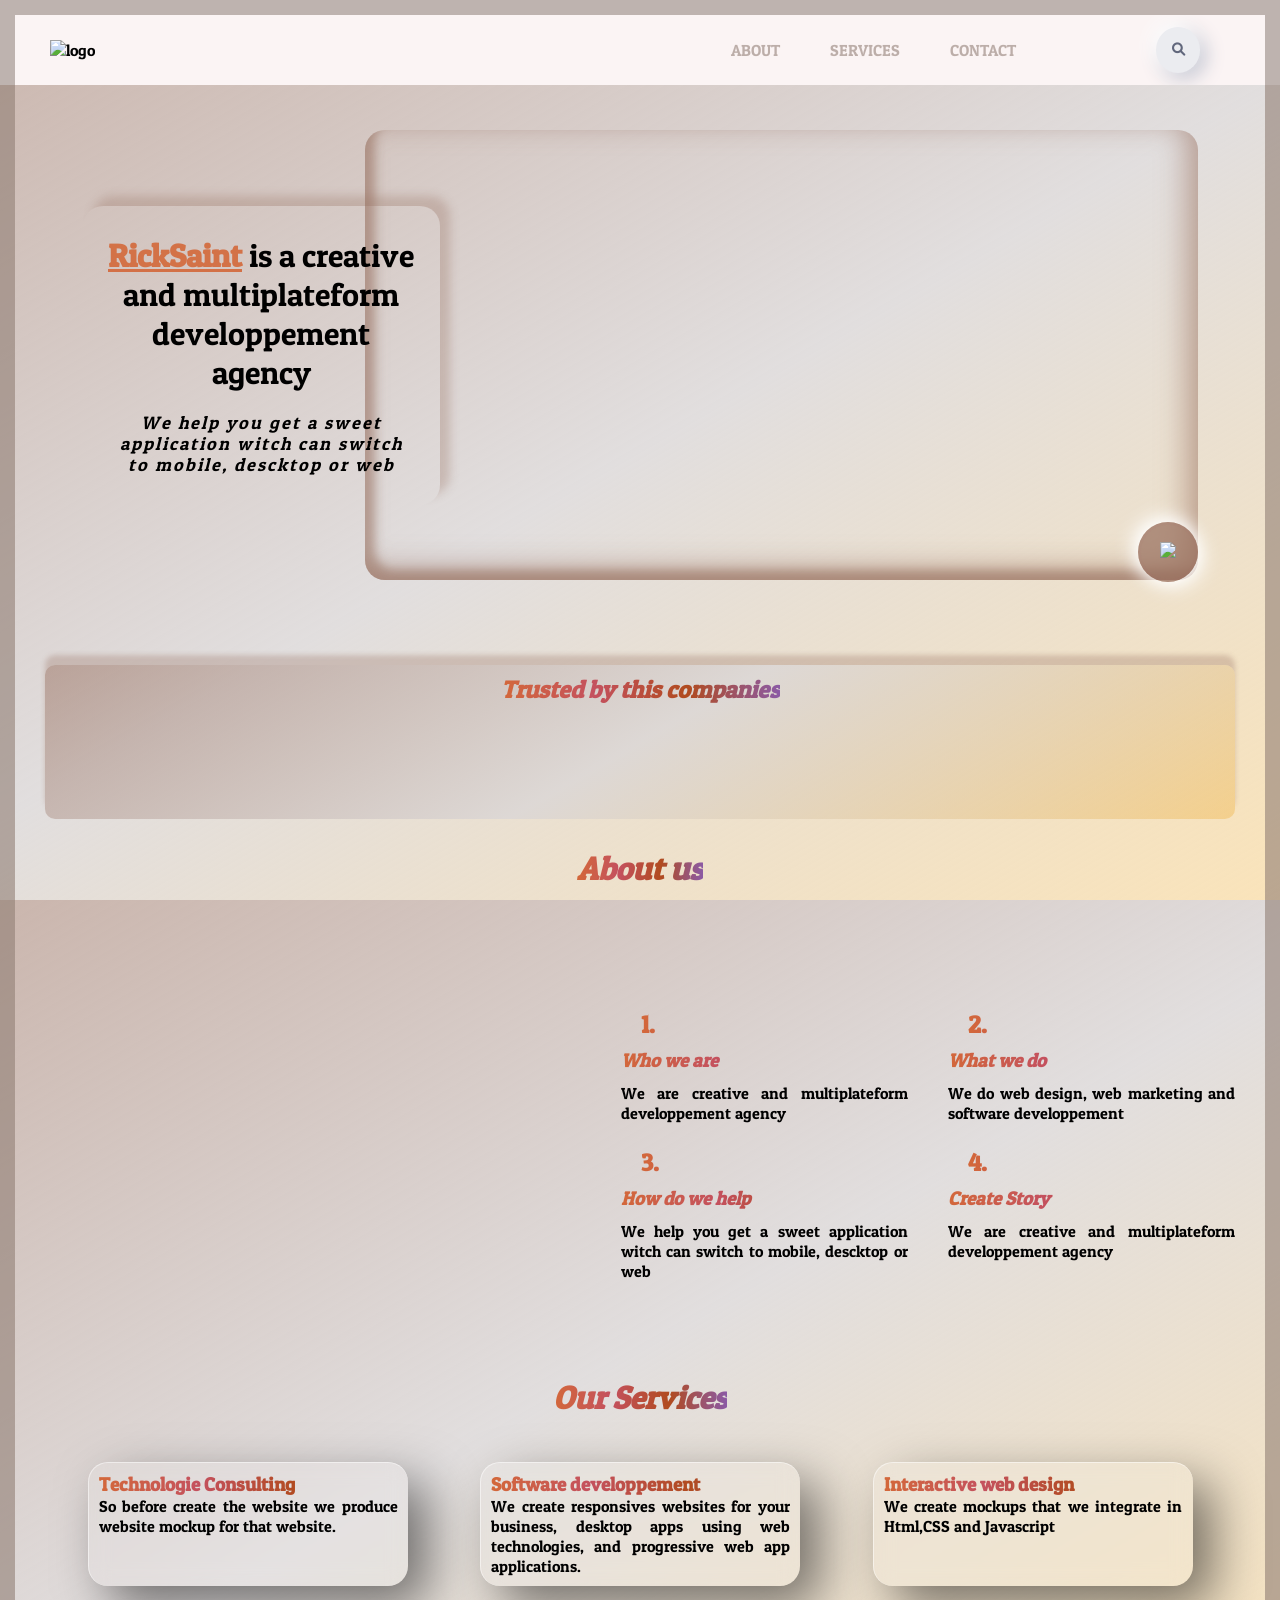
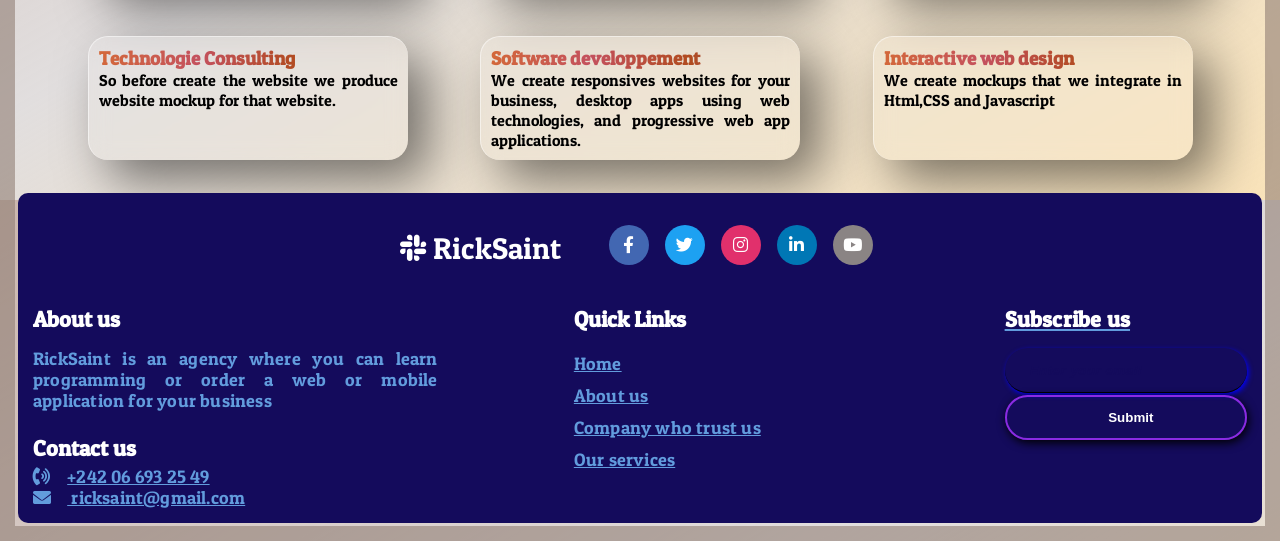
==== commit f7dd6f39: "Added Google Analytics tag" ====
--- a/index.html
+++ b/index.html
@@ -11,13 +11,22 @@
     <link href="https://fonts.googleapis.com/css2?family=Patua+One&display=swap" rel="stylesheet">
     <link href='http://fonts.googleapis.com/css?family=Lato:300italic' rel='stylesheet' type='text/css'>
 
-    <link rel="stylesheet" href="https://cdnjs.cloudflare.com/ajax/libs/font-awesome/6.0.0-beta2/css/all.min.css">
+    <link rel="stylesheet" href="https://cdndiajs.cloudflare.com/ajax/libs/font-awesome/6.0.0-beta2/css/all.min.css">
 
     <link rel="stylesheet" href="https://unpkg.com/swiper/swiper-bundle.min.css" />
 
     <link rel='stylesheet' type='text/css' media='screen' href='styles.css'>
 
-
+<!-- Google tag (gtag.js) - Google Analytics -->
+<script async src="https://www.googletagmanager.com/gtag/js?id=UA-236588517-1">
+</script>
+<script>
+  window.dataLayer = window.dataLayer || [];
+  function gtag(){dataLayer.push(arguments);}
+  gtag('js', new Date());
+
+  gtag('config', 'UA-236588517-1');
+</script>
 </head>
 
 <body>
--- a/styles.css
+++ b/styles.css
@@ -260,7 +260,7 @@
     outline: none;
     padding: 6px;
     border-radius: 30%;
-    color: var(--violet_body_border);
+    color: var(--footer);
     background: var(--blue_sky);
     box-shadow: 7px 7px 5px #babecc, -8px -8px 10px #fff;
     /* fallback for old browsers */
@@ -1147,8 +1147,8 @@
     margin-top: 2px;
   }
   ::placeholder {
-    color: white;
-    font-size: 1.17em;
+    color: var(--footer);
+    font-size: 1em;
     font-weight: bold;
     font-style: italic;
     padding-left: 15px;
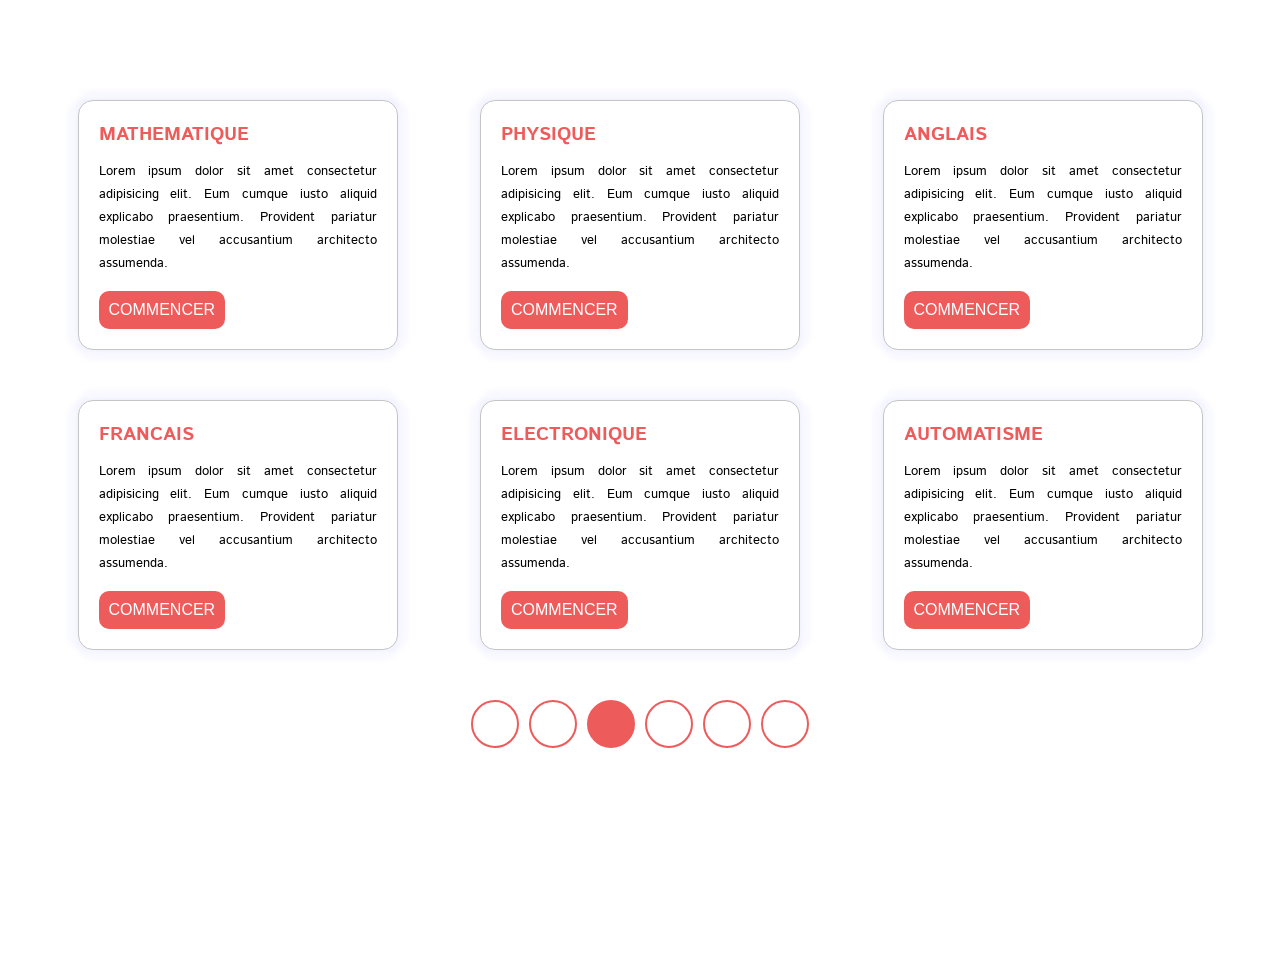
==== commit 2d499770: "projet tsaka, réalisation de la section cours" ====
--- a/index.html
+++ b/index.html
@@ -5,382 +5,107 @@
     <meta charset="UTF-8">
     <meta http-equiv="X-UA-Compatible" content="IE=edge">
     <meta name="viewport" content="width=device-width, initial-scale=1.0">
-    <title>Landing Page</title>
-    <link rel="preconnect" href="https://fonts.googleapis.com">
-    <link rel="preconnect" href="https://fonts.gstatic.com" crossorigin>
-    <link href="https://fonts.googleapis.com/css2?family=Patua+One&display=swap" rel="stylesheet">
-    <link href='http://fonts.googleapis.com/css?family=Lato:300italic' rel='stylesheet' type='text/css'>
-
-    <link rel="stylesheet" href="https://cdndiajs.cloudflare.com/ajax/libs/font-awesome/6.0.0-beta2/css/all.min.css">
-
-    <link rel="stylesheet" href="https://unpkg.com/swiper/swiper-bundle.min.css" />
-
+    <title>TSAKA | Test</title>
     <link rel='stylesheet' type='text/css' media='screen' href='styles.css'>
 
-<!-- Google tag (gtag.js) - Google Analytics -->
-<script async src="https://www.googletagmanager.com/gtag/js?id=UA-236588517-1">
-</script>
-<script>
-  window.dataLayer = window.dataLayer || [];
-  function gtag(){dataLayer.push(arguments);}
-  gtag('js', new Date());
-
-  gtag('config', 'UA-236588517-1');
-</script>
 </head>
 
 <body>
-    <header id="header">
-        <div class="header-img">
+    <main>
+        <!-- <h1 class="services_title">Our Services</h1> -->
+        <section id="services">
+            <div class="main-services">
+                <div class="card_container">
+                    <div class="card">
+                        <div class="service_details">
+                            <h3>MATHEMATIQUE</h3>
+                            <span class="text"> Lorem ipsum dolor sit amet consectetur adipisicing elit. Eum cumque
+                                iusto
+                                aliquid
+                                explicabo praesentium. Provident pariatur molestiae vel accusantium architecto
+                                assumenda.</span>
 
-            <img src="https://github.com/Saintrick-FM/Landing-page_freecodecamp/blob/main/img/pixlr-bg-result.png?raw=true?raw=true" id="header-img" alt="logo">
-
-        </div>
-        <nav id="nav-bar">
-            <ul class="nav_links">
-
-                <li>
-                    <a href="#about" class="nav-link" id="first-nav-link">
-                        About
-                    </a>
-                </li>
-                <li>
-
-                    <a href="#services" id="second-nav-link" class="nav-link">
-                        Services
-                    </a>
-                </li>
-                <li class="last-nav-link">
-                    <a href="#footer" id="third-nav-link" class="nav-link">
-                        Contact
-                    </a>
-                </li>
-
-                <li class="navbar__toggle">
-                    
-                    <button class="neu_button" id="mobile-menu">
-                        <i class="fas fa-bars openBars"></i>
-                        <i class="fas fa-close closeBars" style="display: none;"></i>
-                    </button>
-                </li>
-                <li class="search_area">
-                    <button class="neu_button" id="search"><i class="fas fa-search"></i></button>
-                </li>
-
-            </ul>
-
-        </nav>
-
-    </header>
-
-
-    <main>
-
-        <div class="search">
-            <input type="text" class="input-search" placeholder="write here">
-            <button type="submit" class="submit_search">Search</button>
-        </div>
-
-        <div id="first_section">
-            <div class="points-img">
-                <img src="https://github.com/Saintrick-FM/Landing-page_freecodecamp/blob/main/img/576006-fond-de-points-gratuit-vectoriel.jpg" alt="">
-            </div>
-
-            <div class="first_section">
-
-                <div class="title-section">
-                    <div class="content">
-                        <h1 id="description_title"><strong>RickSaint</strong> is a creative and multiplateform developpement agency</h1>
-                        <p class="description_paragraph">We help you get a sweet application witch can switch to mobile, descktop or web</p>
+                            <button class="card_btn">COMMENCER</button>
+                        </div>
                     </div>
                 </div>
+                <div class="card_container">
+                    <div class="card">
+                        <div class="service_details">
+                            <h3>PHYSIQUE</h3>
+                            <span class="text">Lorem ipsum dolor sit amet consectetur adipisicing elit. Eum cumque iusto
+                                aliquid
+                                explicabo praesentium. Provident pariatur molestiae vel accusantium architecto
+                                assumenda.</span>
 
-                <div class="main-img_section">
-
-                </div>
-
-                <div id="go_to_bottom">
-                    <a href="#footer">
-                        <button class="go_to_bottom">
-                        <img class="bottom" src="https://img.icons8.com/external-kiranshastry-solid-kiranshastry/64/000000/external-bottom-alignment-and-tools-kiranshastry-solid-kiranshastry.png?raw=true"/>
-                    </button>
-                    </a>
-                </div>
-
-
-            </div>
-        </div>
-        <!-- Trusted by -->
-        <div class="trusted_by">
-            <h2 class="trusted"> Trusted by this companies </h2>
-
-            <!-- Slider main container -->
-            <div class="slider">
-                <!-- Additional required wrapper -->
-                <div class="slider-items">
-                    <!-- Slides -->
-                    <div class="slide"> <img src="https://github.com/Saintrick-FM/Landing-page_freecodecamp/blob/main/img/mucodec%20(1).png?raw=true" class="company" id="company2" alt=""></div>
-                    <div class="slide"><img src="https://github.com/Saintrick-FM/Landing-page_freecodecamp/blob/main/img/total (1).png?raw=true" class="company" alt=""></div>
-                    <div class="slide"><img src="https://github.com/Saintrick-FM/Landing-page_freecodecamp/blob/main/img/Logo_arpce (1).png?raw=true" class="company" alt=""></div>
-                    <div class="slide"><img src="https://github.com/Saintrick-FM/Landing-page_freecodecamp/blob/main/img/dangote (1).png?raw=true" class="company" alt=""></div>
-                    <div class="slide"><img src="https://github.com/Saintrick-FM/Landing-page_freecodecamp/blob/main/img/E2C (1).png?raw=true" class="company" alt=""></div>
-
-                    <div class="slide"> <img src="https://github.com/Saintrick-FM/Landing-page_freecodecamp/blob/main/img/mucodec (1).png?raw=true" class="company" id="company2" alt=""></div>
-                    <div class="slide"><img src="https://github.com/Saintrick-FM/Landing-page_freecodecamp/blob/main/img/total (1).png?raw=true" class="company" alt=""></div>
-                    <div class="slide"><img src="https://github.com/Saintrick-FM/Landing-page_freecodecamp/blob/main/img/Logo_arpce (1).png?raw=true" class="company" alt=""></div>
-                    <div class="slide"><img src="https://github.com/Saintrick-FM/Landing-page_freecodecamp/blob/main/img/dangote (1).png?raw=true" class="company" alt=""></div>
-                    <div class="slide"><img src="https://github.com/Saintrick-FM/Landing-page_freecodecamp/blob/main/img/E2C (1).png?raw=true" class="company" alt=""></div>
-                </div>
-
-            </div>
-
-        </div>
-
-        <h1 class="about_title" id="about">About us</h1>
-        <section id="how-it-works">
-
-            <iframe id="video" src="https://www.youtube.com/embed/Oh1QFYLxv1c" title="YouTube video player" frameborder="0" allow="accelerometer; autoplay; clipboard-write; encrypted-media; gyroscope; picture-in-picture" allowfullscreen></iframe>
-
-            <div class="about_us_details">
-                <div class="about_row">
-                    <div class="about_column">
-                        <h1 class="about_column_number">1.</h1>
-                        <h3 class="about_column_title">Who we are</h3>
-                        <p>We are creative and multiplateform developpement agency</p>
-                    </div>
-                    <div class="about_column">
-                        <h1 class="about_column_number">2.</h1>
-                        <h3 class="about_column_title">What we do</h3>
-                        <p>We do web design, web marketing and software developpement</p>
+                            <button class="card_btn">COMMENCER</button>
+                        </div>
                     </div>
                 </div>
+                <div class="card_container">
+                    <div class="card">
+                        <div class="service_details">
+                            <h3>ANGLAIS</h3>
+                            <span class="text">Lorem ipsum dolor sit amet consectetur adipisicing elit. Eum cumque iusto
+                                aliquid
+                                explicabo praesentium. Provident pariatur molestiae vel accusantium architecto
+                                assumenda. </span>
 
-                <div class="about_row">
-                    <div class="about_column">
-                        <h1 class="about_column_number">3.</h1>
-                        <h3 class="about_column_title">How do we help</h3>
-                        <p>We help you get a sweet application witch can switch to mobile, descktop or web</p>
-                    </div>
-                    <div class="about_column">
-                        <h1 class="about_column_number">4.</h1>
-                        <h3 class="about_column_title">Create Story</h3>
-                        <p>We are creative and multiplateform developpement agency</p>
+                            <button class="card_btn">COMMENCER</button>
+                        </div>
                     </div>
                 </div>
+                <div class="card_container">
+                    <div class="card">
+                        <div class="service_details">
+                            <h3>FRANCAIS</h3>
+                            <span class="text"> Lorem ipsum dolor sit amet consectetur adipisicing elit. Eum cumque
+                                iusto
+                                aliquid
+                                explicabo praesentium. Provident pariatur molestiae vel accusantium architecto
+                                assumenda.</span>
 
-            </div>
-        </section>
+                            <button class="card_btn">COMMENCER</button>
 
-        <h1 class="services_title">Our Services</h1>
-        <section id="services">
-            <div class="main-services">
-                <div class="service-column">
-
-                    <figure><img src="https://github.com/Saintrick-FM/Landing-page_freecodecamp/blob/main/img/page3-img1.png?raw=true" alt=""></figure>
-                    <div class="service_details">
-                        <h3>Technologie Consulting</h3>
-                        <p> So before create the website we produce website mockup for that website.</p>
+                        </div>
                     </div>
                 </div>
-
-                <div class="service-column">
-
-                    <figure><img src="https://github.com/Saintrick-FM/Landing-page_freecodecamp/blob/main/img/page3-img2.png?raw=true" alt=""></figure>
-                    <div class="service_details">
-                        <h3>Software developpement</h3>
-                        <p>We create responsives websites for your business, desktop apps using web technologies, and progressive web app applications. </p>
-
+                <div class="card_container">
+                    <div class="card">
+                        <div class="service_details">
+                            <h3>ELECTRONIQUE</h3>
+                            <span class="text">Lorem ipsum dolor sit amet consectetur adipisicing elit. Eum cumque iusto
+                                aliquid
+                                explicabo praesentium. Provident pariatur molestiae vel accusantium architecto
+                                assumenda. </span>
+                            <button class="card_btn">COMMENCER</button>
+                        </div>
                     </div>
                 </div>
-                <div class="service-column">
-                    <figure><img src="https://github.com/Saintrick-FM/Landing-page_freecodecamp/blob/main/img/page3-img3.png?raw=true" alt=""></figure>
-                    <div class="service_details">
-                        <h3>Interactive web design</h3>
-                        <p>We create mockups that we integrate in Html,CSS and Javascript </p>
+                <div class="card_container">
+                    <div class="card">
+                        <div class="service_details">
+                            <h3>AUTOMATISME</h3>
+                            <span class="text">Lorem ipsum dolor sit amet consectetur adipisicing elit. Eum cumque iusto
+                                aliquid
+                                explicabo praesentium. Provident pariatur molestiae vel accusantium architecto
+                                assumenda.</span>
 
-                    </div>
-                </div>
-                <div class="service-column">
-
-                    <figure><img src="https://github.com/Saintrick-FM/Landing-page_freecodecamp/blob/main/img/page3-img1.png?raw=true" alt=""></figure>
-                    <div class="service_details">
-                        <h3>Technologie Consulting</h3>
-                        <p> So before create the website we produce website mockup for that website.</p>
-
-                    </div>
-                </div>
-                <div class="service-column">
-
-                    <figure><img src="https://github.com/Saintrick-FM/Landing-page_freecodecamp/blob/main/img/page3-img2.png?raw=true" alt=""></figure>
-                    <div class="service_details">
-                        <h3>Software developpement</h3>
-                        <p>We create responsives websites for your business, desktop apps using web technologies, and progressive web app applications. </p>
-
-                    </div>
-                </div>
-                <div class="service-column">
-
-                    <figure><img src="https://github.com/Saintrick-FM/Landing-page_freecodecamp/blob/main/img/page3-img3.png?raw=true" alt=""></figure>
-                    <div class="service_details">
-                        <h3>Interactive web design</h3>
-                        <p>We create mockups that we integrate in Html,CSS and Javascript </p>
-
-                    </div>
-                </div>
-
-            </div>
-            
-        </section>
-        
-       <footer id="footer">
-        <div class="footer_content">
-          <div class="footer_top">
-            <div class="logo-details">
-              <i class="fab fa-slack"></i>
-              <span class="logo_name">RickSaint</span>
-            </div>
-            <div class="media-icons">
-              <a href="#"><i class="fab fa-facebook-f"></i></a>
-              <a href="#"><i class="fab fa-twitter"></i></a>
-              <a href="#"><i class="fab fa-instagram"></i></a>
-              <a href="#"><i class="fab fa-linkedin-in"></i></a>
-              <a href="#"><i class="fab fa-youtube"></i></a>
-            </div>
-          </div>
-
-          <div class="footer-bottom">
-            <div class="left box">
-                <div class="about-us">
-                <div class="title">About us</div>
-                <p>RickSaint is an agency where you can learn programming or order a web or mobile application for your business </p>
-                </div>
-                <div class="contact-us">
-                    <div class="title">Contact us</div>
-                    <div class="phone">
-                        <a href="#"><i class="fas fa-phone-volume"></i>+242 06 693 25 49 </a>
-                    </div>
-                    <div class="phone">
-                        <a href="#"><i class="fas fa-envelope"></i> ricksaint@gmail.com</a>
+                            <button class="card_btn">COMMENCER</button>
+                        </div>
                     </div>
                 </div>
             </div>
-
-            <div class="middle box">
-              <div class="title">Quick Links</div>
-              <div><a href="#">Home</a></div>
-              <div><a href="#">About us</a></div>
-              <div><a href="#">Company who trust us</a></div>
-              <div><a href="#">Our services</div>
-              </div>
-
-           <div class="right box">
-               <div class="title">Subscribe us</div>
-<form id="form" class="submit_email" action="https://www.freecodecamp.com/email-submit">
-
-    <input type="email" id="email" name="email" required placeholder="Enter your email">
-    <input type="submit" id="submit" value="Submit">
-
-</form>
-           </div>
-               
-          </div>
-        </div>
-
-       
-      </footer>
-      
+            <div class="cicles_container">
+                <div class="circle"></div>
+                <div class="circle"></div>
+                <div class="circle_active"></div>
+                <div class="circle"></div>
+                <div class="circle"></div>
+                <div class="circle"></div>
+            </div>
+        </section>
     </main>
-    <script >
-       const searchButton = document.getElementById('search')
-
-const header = document.querySelector('#header')
-const mobileMenu = document.querySelector('#mobile-menu')
-
-const closeBars = document.querySelector('.closeBars')
-const openBars = document.querySelector('.openBars')
-
-const headerImg = document.querySelector('.header-img')
-const navLinks = document.querySelector('.nav_links')
-const firstNavlink = document.querySelector('#first-nav-link')
-const secondNavlink = document.querySelector('#second-nav-link')
-const thirdNavlink = document.querySelector('#third-nav-link')
-const navbarToggle = document.querySelector('.navbar__toggle')
-
-const submit_search = document.querySelector('.submit_search')
-
-const search = document.querySelector('.search')
-
-// checking if all images in the DOM are loaded before calling resizeElements function
-let imgList = document.images;
-let len = imgList.length;
-let imgCounter = 0;
-
-[].forEach.call(imgList, function (img) {
-  if (img.complete) {
-    incrementImgCounter();
-  }
-  else {
-    img.addEventListener('load', incrementImgCounter, false);
-  }
-});
-
-function incrementImgCounter() {
-  imgCounter++;
-  if (imgCounter === len) {
-    console.log('All images loaded!');
-    
-  }
-}
-
-    
-const screenWidth = `${screen.width}`
-screenWidth < 651 ? navbarToggle.style.display = "flex" : navbarToggle.style.display = "none";
-
-
-window.addEventListener('resize', function() {
-    let newWidth = window.innerWidth;
-    console.log(newWidth + ' pixels')
-    newWidth < 651 ? navbarToggle.style.display = "flex" : navbarToggle.style.display = "none";
-});
-
-const assignActiveSearch = () => {
-    headerImg.classList.toggle('active')
-    search.classList.toggle('active')
-    search.getAttribute('class').includes('active') ? search.classList.remove('non-active') : search.classList.add('non-active')
-
-}
-
-const assignActiveMenu = () => {
-    header.classList.toggle('active');
-    //search.classList.toggle('active');
-    headerImg.classList.toggle('active');
-    navLinks.classList.toggle('active');
-    firstNavlink.classList.toggle('active');
-    secondNavlink.classList.toggle('active');
-    thirdNavlink.classList.toggle('active');
-    navbarToggle.classList.toggle('active');
-
-    if (navLinks.getAttribute('class').includes('active')) {
-        closeBars.style.display = "flex"
-        openBars.style.display = "none"
-
-    } else {
-        closeBars.style.display = "none"
-        openBars.style.display = "flex"
-    }
-
-}
-
-searchButton.addEventListener('click', assignActiveSearch)
-submit_search.addEventListener('click', assignActiveSearch)
-mobileMenu.addEventListener('click', assignActiveMenu)
-
-firstNavlink.addEventListener('click', assignActiveMenu)
-secondNavlink.addEventListener('click', assignActiveMenu)
-thirdNavlink.addEventListener('click', assignActiveMenu)
-    </script>
- 
-
 
 </body>
 
--- a/styles.css
+++ b/styles.css
@@ -1,301 +1,29 @@
-@import url('https://fonts.googleapis.com/css2?family=Poppins:wght@200;300;400;500;600;700&display=swap');
-@import url('https://fonts.googleapis.com/css2?family=Poppins:wght@200;300;400;500;600;700&display=swap');
+@import url('https://fonts.googleapis.com/css2?family=Istok+Web:wght@50&family=Patua+One&display=swap');
 
 * {
     margin: 0;
     padding: 0;
     box-sizing: border-box;
     scroll-behavior: smooth;
-    
 }
 
 html {
-    --violet_background: rgba(150, 109, 92, 0.05);
-    --marron: #d3683ae6;
-    --violet_body_border: #927f7699;
-    --marron_header_bg: rgb(251, 244, 244);
-    --violet_header_border: rgba(150, 137, 131, 0.6);
-    --blue_sky: #ebecf0;
-    --color_logo: #e4a2a1;
-    --footer: #140B5C;
+    --slide_points_red: rgba(231, 74, 62, 0.8);
+    --primary_red: #E6493D;
+    --secondary_red: #ED5B5B;
+    --card_shadow: rgba(222, 225, 255, 0.22);
     height: 100%;
 }
 
 body {
     min-height: 100%;
-    border: solid 15px var(--violet_body_border);
     border-top: none;
-    font-family: Patua One, Poppins, Arial;
-    background: linear-gradient(150deg, rgba(150, 109, 92, 0.5), rgba(218, 214, 214, 0.8), rgba(238, 164, 26, 0.3));
-    padding:  30px 30px 0 30px;
-}
-
-
-/******************************* HEADER ***********************************/
-
-#header-img {
-    position: relative;
-    margin-left: -20px;
-    margin: 0 auto;
-    height: 100%;
-}
-
-#header {
-    display: flex;
-    justify-content: space-between;
-    align-items: center;
-    height: 60px;
-    width: 100%;
-    position: fixed;
-    background-color: var(--marron_header_bg);
-    top: 0;
-    bottom: 0;
-    right: 0;
-    left: 0;
-    padding: 35px;
-    z-index: 5;
-    border: solid 15px var(--violet_header_border);
-    border-bottom: none;
-    overflow-y: hidden;
-}
-
-#nav-bar {
-    display: flex;
-    justify-content: center;
-    align-items: center;
-}
-
-@media screen and (min-width:651px) {
-    .nav-link {
-        color: var(--violet_body_border);
-    }
-}
-
-.nav_links,
-ul {
-    display: flex;
-    text-decoration: none;
-    justify-content: center;
-    align-items: center;
-    list-style: none;
-}
-
-li:not(:last-child) {
-    padding: 0 20px 0 30px;
-}
-
-li:nth-child(3) {
-    padding-right: 40px;
-}
-
-@media screen and (min-width:1000px) {
-    .last-nav-link {
-        margin-right: 100px;
-    }
-}
-
-.nav_links a {
-    text-decoration: none;
-    font-weight: 400;
-    text-transform: uppercase;
-    position: relative;
-}
-
-.neu_button {
-    display: flex;
-    width: 43.67px;
-    height: 45.33px;
-    align-items: center;
-    justify-content: center;
-    color: #61677c;
-    box-shadow: -5px -5px 20px #fff, 5px 5px 20px #babecc;
-    cursor: pointer;
-    right: 10px;
-    border: 0;
-    outline: 0;
-    border-radius: 50%;
-    padding: 16px;
-    background-color: var(--blue_sky);
-    transition: transform 0.2s ease-in-out;
-    /* text-shadow: 1px 1px 0 #fff; */
-}
-
-.search {
-    display: flex;
-    align-items: center;
-    justify-content: center;
-    opacity: 0;
-    position: fixed;
-    right: 20px;
-    top: 90px;
-    height: 37px;
-    background-color: var(--blue_sky);
-    border-radius: 25px;
-    padding: 2px 10px 2px 0;
-    z-index: 4;
-}
-
-.search.non-active {
-    animation: scroll-close-search 1s ease-in-out forwards;
-}
-
-.search.active {
-    animation: scroll-open-search 1s ease-in-out forwards;
-}
-
-@keyframes scroll-open-search {
-    0% {
-        opacity: 0.1;
-        transform: translateX(100%);
-    }
-    40% {
-        transform: translateX(-10%);
-    }
-    80% {
-        transform: translateX(0%);
-    }
-    100% {
-        opacity: 1;
-        transform: translateX(-2%);
-    }
-    0% {
-        opacity: 0.1;
-        transform: translateX(-2%);
-    }
-}
-
-@keyframes scroll-close-search {
-    0% {
-        opacity: 1;
-        transform: translateX(-10%);
-    }
-    40% {
-        transform: translateX(0%);
-    }
-    80% {
-        transform: translateX(-10%);
-    }
-    100% {
-        opacity: 0;
-        transform: translateX(100%);
-    }
-}
-
-@keyframes scroll-close-menu {
-    0% {
-        opacity: 1;
-        transform: translateX(0%);
-    }
-    40% {
-        opacity: 0;
-        transform: translateX(100%);
-    }
-}
-
-@keyframes scroll-open-menu {
-    0% {
-        opacity: 0.1;
-        transform: translateX(100%);
-    }
-    100% {
-        opacity: 1;
-        transform: translateX(-2%);
-    }
-}
-
-@keyframes scroll-close-menu {
-    0% {
-        opacity: 1;
-        transform: translateX(-2%);
-    }
-    100% {
-        opacity: 0;
-        transform: translateX(100%);
-    }
-}
-
-.search_area.active,
-.search_area {
-    display: block;
-    align-items: center;
-    justify-content: flex-end;
-    position: relative;
-    cursor: pointer;
-    padding-right: 30px;
-}
-
-::placeholder {
-    color: var(--violet_body_border);
-    font-size: 1.02em;
-    font-weight: bold;
-    font-style: italic;
-    padding-left: 5px;
-    opacity: 1;
-    letter-spacing: .5px;
-}
-
-.input-search {
-    border: 0;
-    outline: 0;
-    font-size: 20px;
-    letter-spacing: 2px;
-    border-radius: 320px;
-    padding: 16px;
-    background-color: #ebecf0;
-    text-shadow: 1px 1px 0 #fff;
-    box-shadow: inset 7px 7px 5px #babecc, inset -8px -8px 10px #fff;
-    width: 160px;
-    height: 20px;
-    color: black;
-    font-style: italic;
-    transition: all 0.2s ease-in-out;
-    appearance: none;
-    margin-right: 10px;
-    opacity: 1;
-    z-index: 9;
-}
-
-.submit_search {
-    border: none;
-    outline: none;
-    padding: 6px;
-    border-radius: 30%;
-    color: var(--footer);
-    background: var(--blue_sky);
-    box-shadow: 7px 7px 5px #babecc, -8px -8px 10px #fff;
-    /* fallback for old browsers */
-    background: -webkit-linear-gradient(to left, #cbb4d4, var(--blue_sky));
-    /* Chrome 10-25, Safari 5.1-6 */
-    background: linear-gradient(to left, #cbb4d4, var(--blue_sky));
-    /* W3C, IE 10+/ Edge, Firefox 16+, Chrome 26+, Opera 12+, Safari 7+ */
-    transition: all 200ms ease-in-out;
-    cursor: pointer;
-}
-
-
-/******************************************* Styling anchor underline animation **************************************/
-
-.nav-link:hover::after {
-    transform: scaleX(1);
-    transform-origin: left;
-    letter-spacing: 1.2px;
-}
-
-.nav-link::after {
-    position: absolute;
-    content: '';
-    left: 0;
-    bottom: 0;
-    width: 100%;
-    height: 2px;
-    background-color: currentColor;
-    transform: scaleX(0);
-    transform-origin: right;
-    transition: transform 250ms ease-in;
-}
-
-
-/*********************** END HEADER *************************/
+    font-family: 'Istok Web', sans-serif;
+    /* font-family: Patua One, Poppins, Arial; */
+    /* padding: 30px 30px 0 30px; */
+    background-color: white;
+}
+
 
 main {
     display: flex;
@@ -303,279 +31,8 @@
     justify-content: center;
     margin-top: 70px;
     z-index: 1;
-}
-
-
-/***************** FIRST BODY SECTION ***********************/
-
-.first_section {
-    display: flex;
-    justify-content: space-around;
-    align-items: center;
-    height: 500px;
-    width: 100%;
-    margin: 0 auto;
-}
-
-#first_section {
-    display: block;
-    align-items: center;
-    height: 500px;
-    width: 100%;
-    margin-top: 35px;
-}
-
-.points-img {
-    display: flex;
-    justify-content: flex-start;
-    width: 20%;
-    height: 100px;
-    z-index: 3;
-    margin: 20px 0 -150px 50px;
-}
-
-.title-section {
-    display: flex;
-    flex-direction: column;
-    width: 30%;
-    height: max-content;
-    float: right;
-    justify-content: center;
-    align-items: center;
-    justify-content: center;
-    z-index: 2;
-    /* border: solid 3px greenyellow; */
-    padding: 30px 25px;
-    margin-right: -150px;
-    border-radius: 20px;
-    box-shadow: 10px -10px 10px rgba(150, 109, 92, 0.3);
-    background: linear-gradient(75deg, rgba(150, 109, 92, 0.05), white, rgba(158, 160, 155, 0.2) no-repeat center / cover);
-}
-
-.content {
-    display: flex;
-    flex-direction: column;
-    justify-content: space-around;
-    justify-items: center;
-    align-items: center;
-    text-align: center;
-}
-
-.description_paragraph {
-    text-align: center;
-    padding-top: 20px;
-    font-style: italic;
-    letter-spacing: 2px;
-    font-size: large;
-}
-
-#description_title {
-    font-weight: 400;
-}
-
-strong {
-    color: var(--marron);
-    text-decoration: underline;
-}
-
-.main-img_section {
-    display: flex;
-    width: 70%;
-    height: 450px;
-    justify-content: space-around;
-    /* border: solid 3px orange; */
-    border-radius: 20px;
-    box-shadow: inset -10px -10px 30px rgba(150, 109, 92, 0.6), inset 10px -10px 10px rgba(150, 109, 92, 0.5);
-    z-index: 1;
-    background: url("https://raw.githubusercontent.com/Saintrick-FM/Landing-page_freecodecamp/main/img/png-clipart-web-development-responsive-web-design-software-development-web-design-web-design-search-engine-optimization.png") no-repeat center / cover;
-    background-size: cover;
-    background-position: center;
-}
-
-.go_to_bottom {
-    display: block;
-    justify-content: center;
-    align-items: center;
-    border: solid 3px var(--violet_background);
-    /* box-shadow: 3px 3px 3px white, -3px -3px 3px white; */
-    box-shadow: -5px -5px 20px #fff, 5px 5px 20px #fff;
-    transition: all 0.4s ease-in-out;
-    border-radius: 30px;
-    width: 60px;
-    height: 60px;
-    background-color: rgba(150, 109, 92, 0.7);
-    color: white;
-}
-
-#go_to_bottom {
-    display: flex;
-    justify-content: center;
-    margin: 0px 0 -393px -135px;
-    z-index: 2;
-}
-
-img[class="bottom"] {
-    width: 50px;
-}
-
-button:not([class="neu_button"]):hover {
-    transform: scale(1.08, 1.08);
-    background-color: var(--marron);
-}
-
-
-/********************* TRUSTED BY BODY SECTION ***********************/
-
-.trusted {
-    color: var(--marron);
-    text-decoration: underline;
-    text-underline-position: under;
-    font-style: oblique;
-    margin-top: 10px;
-    text-align: center;
-}
-
-.trusted_by {
-    display: flex;
-    flex-direction: column;
-    background: linear-gradient(150deg, rgba(150, 109, 92, 0.5), rgba(218, 214, 214, 0.8), rgba(238, 164, 26, 0.3));
-    margin: 30px 0px;
-    align-items: center;
-    border-radius: 10px;
-    box-shadow: 0px -10px 5px rgba(150, 109, 92, 0.3);
-}
-
-
-/*************** Slider ****************/
-
-.slider {
-    display: flex;
-    height: auto;
-    position: relative;
-    width: 90%;
-    display: grid;
-    place-items: center;
-    overflow: hidden;
-}
-
-.slider-items {
-    display: flex;
-    width: calc(250px*10);
-    animation: scroll 40s linear infinite;
-    margin: 20px 0;
-}
-
-.slider-items:hover {
-    animation-play-state: paused;
-}
-
-@keyframes scroll {
-    0% {
-        transform: translateX(0);
-    }
-    100% {
-        transform: translateX(calc(-250px*5));
-    }
-}
-
-.slide {
-    height: auto;
-    min-height: 75px;
-    width: 250px;
-    display: flex;
-    align-items: center;
-    perspective: 100px;
-    /* margin: 20px -30px;*/
-}
-
-.company {
-    width: 50%;
-    transition: transform 1s;
-}
-
-.company:hover {
-    transform: translateZ(20px);
-}
-
-
-/********************* END TRUSTED BY BODY SECTION ***********************/
-
-
-/********************* ABOUT BODY SECTION ***********************/
-
-#how-it-works {
-    display: flex;
-    justify-content: center;
-    justify-items: center;
-    margin: 20px 0px;
-    width: calc(100% + 40px);
-    height: auto;
-}
-
-.about_us_details {
-    display: flex;
-    flex-direction: column;
-    align-items: center;
-    justify-content: center;
-    text-align: justify;
-    width: 55%;
-    margin-top: 30px;
-}
-
-#video {
-    width: 45%;
-    height: 400px;
-    margin-right: 40px;
-}
-
-.about_row {
-    display: flex;
-    align-items: baseline;
-    justify-content: space-between;
-    margin-bottom: 20px;
-    height: auto;
-}
-
-.about_column {
-    display: flex;
-    flex-direction: column;
-    align-items: space-between;
-    justify-content: center;
-    text-align: justify;
-    margin-right: 40px;
-    width: 50%;
-}
-
-.about_column_number {
-    margin: 5px 20px
-}
-
-.about_column_title {
-    font-style: oblique;
-    margin-bottom: 10px;
-    margin-top: 5px;
-}
-
-.about_column>p {
-    margin-top: 1px;
-}
-
-.about_title,
-.services_title {
-    text-decoration: underline;
-    text-underline-position: under;
-    font-style: oblique;
-    margin: 0 auto;
-    color: var(--marron);
-    margin: 20px auto 15px auto;
-}
-
-.about_title {
-    margin: 0 auto 30px auto;
-}
-
-
-/********************* END ABOUT BODY SECTION ***********************/
+    padding: 0 25px;
+}
 
 
 /********************* SERVICES BODY SECTION  **************************/
@@ -589,588 +46,160 @@
     justify-content: space-evenly;
 }
 
+
 .main-services {
     height: auto;
     display: grid;
-    grid-template-columns: repeat(3, minmax(15rem, 20rem));
+    grid-template-columns: repeat(3, minmax(10rem, 20rem));
     /*grid-auto-rows: minmax(100px, auto);*/
     row-gap: 50px;
     column-gap: 30px;
     justify-content: space-evenly;
 }
 
-.service-column {
+.card_container {
+    display: flex;
+    transition: transform 0.5s ease-in-out;
+}
+
+.card {
     display: flex;
     justify-content: space-between;
+    height: 250px;
+    padding: 20px;
+    background: rgba(255, 255, 255, 1);
+    border: 0.5px solid rgba(197, 197, 197, 1);
+    border-radius: 15px;
+    /* Shadows for all four sides */
+    box-shadow:
+        10px 0 5px var(--card_shadow),
+        /* Right shadow */
+        0 10px 5px var(--card_shadow),
+        /* Bottom shadow */
+        -10px 0 5px var(--card_shadow),
+        /* Left shadow */
+        0 -10px 5px var(--card_shadow);
+    /* Top shadow */
+    overflow: hidden;
+}
+
+.card_container:hover {
+    transform: scale(1.05, 1.05);
+}
+
+.service_details {
+    position: relative;
+    text-align: justify;
+}
+
+.card_btn,
+.type_course_btn {
     padding: 10px;
-    /*************Glassmorphism*****************/
-    background: rgba(255, 255, 255, 0.1);
-    backdrop-filter: blur(10px);
-    box-shadow: 20px 20px 50px rgba(0, 0, 0, 0.5);
-    border-radius: 20px;
-    border-top: 1px solid rgb(255, 255, 255, 0.5);
-    border-left: 1px solid rgb(255, 255, 255, 0.5);
-    overflow: hidden;
+    color: white;
+    width: auto;
+    font-size: 1em;
+    background: var(--secondary_red);
+    border: 0 solid var(--secondary_red);
+    border-radius: 10px;
+    position: absolute;
+    bottom: 0;
+    left: 0;
+    box-shadow: none;
+    cursor: pointer;
     transition: transform 0.5s ease-in-out;
-    /*************Glassmorphism*****************/
-}
-
-.service-column:hover {
-    transform: scale(1.05, 1.05);
-}
-
-.service_details {
-    text-align: justify;
-}
-
-@media screen and (min-width:600px) and (max-width:860px) {
+}
+
+
+.card_btn:hover {
+    color: var(--secondary_red);
+    background-color: transparent;
+    border: 1px solid var(--secondary_red);
+
+}
+
+.cicles_container {
+    margin: 0 auto;
+    margin-top: 50px;
+    display: flex;
+    width: auto;
+    height: 100px;
+    justify-content: center;
+}
+
+.circle,
+.circle_active {
+    width: 3em;
+    height: 3em;
+    margin: 0 5px;
+    border: 2px solid var(--secondary_red);
+    border-radius: 50%;
+}
+
+.circle_active {
+    background-color: var(--secondary_red);
+}
+
+
+@media screen and (min-width:551px) and (max-width:860px) {
     .main-services {
         grid-template-columns: repeat(2, minmax(16rem, 22rem));
         row-gap: 30px;
         column-gap: 30px;
         justify-content: space-evenly;
     }
-}
-
-@media screen and (max-width:599.99px) {
+
+    .circle,
+    .circle_active {
+        width: 2em;
+        height: 2em;
+        margin: 0 5px;
+        border: 2px solid var(--secondary_red);
+        border-radius: 50%;
+    }
+
+}
+
+@media screen and (max-width:550px) {
     .main-services {
         grid-template-columns: 95%;
         /*grid-auto-rows: minmax(100px, auto);*/
         row-gap: 30px;
         justify-content: center;
     }
+
     .service_details {
         font-size: 0.93rem;
     }
-}
-
-h1:not([id="description_title"]),
-h2,
-h3,
-h4 {
-    background-image: linear-gradient(to right, #D3683A, #C4515E, #B14B1F, #8B5AA5);
-    -webkit-text-fill-color: transparent;
-    -webkit-background-clip: text;
-    -moz-text-fill-color: transparent;
-    ;
-}
-
-/********************* END SERVICES BODY SECTION ***********************/
-
-.second_part,
-.neu_button_footer {
-    border: 0;
-    outline: 0;
-    font-size: 16px;
-    border-radius: 320px;
-    padding: 16px;
-    background-color: var(--blue_sky);
-    text-shadow: 1px 1px 0 #fff;
-}
-
-.neu_button_footer {
-    display: flex;
-    align-items: center;
-    justify-content: center;
-    color: #61677c;
-    box-shadow: -5px -5px 20px #fff, 5px 5px 20px #babecc;
-    transition: all 0.2s ease-in-out;
-    cursor: pointer;
-    font-weight: 600;
-    align-items: center;
-    width: 100%;
-    margin: 0 auto;
-}
-
-.neu_button:hover,
-.neu_button_footer:hover {
-    transform: scale(1.08, 1.08);
-    background-color: var(--marron_header_bg);
-}
-
-@media screen and (min-width:400px) and (max-width:649px) {
-    .about_title {
-        margin-bottom: -30px;
-    }
-}
-
-@media screen and (max-width:650px) {
-    /******************* Mobile Menu **************************/
-    #header {
-        display: flex;
-        justify-content: space-between;
-        align-items: center;
-        align-content: center;
-        justify-items: center;
-        width: 100%;
-    }
-    #header.active {
-        overflow: visible;
-    }
-    .header-img {
-        position: absolute;
-        left: 2%;
-    }
-    .header-img.active {
-        margin-top: 3px;
-    }
-    #nav-bar {
-        position: absolute;
-        right: 0;
-    }
-    .nav-link.active {
-        opacity: 1;
-        color: var(--color_logo);
-    }
-    .nav-link {
-        opacity: 0;
-    }
-    #search,
-    .search {
-        display: none;
-    }
-    .nav_links.active {
-        display: flex;
-        position: relative;
-        flex-direction: column;
-        justify-content: space-evenly;
-        align-items: flex-start;
-        top: 80px;
-        right: 0;
+
+    .circle,
+    .circle_active {
+        width: 1em;
+        height: 1em;
+        margin: 0 5px;
+        border: 2px solid var(--secondary_red);
+        border-radius: 50%;
+    }
+
+    .card {
         height: 300px;
-        width: 200px;
-        z-index: 99;
-        margin: 71px -10px 0 0;
-        list-style: none;
-        background-color: rgb(0 0 0 / 80%);
-        border-right: none;
-        border-top-left-radius: 10px;
-        border-bottom-left-radius: 10px;
-        opacity: 0.92;
-        animation: scroll-open-menu 0.5s ease-in-out forwards;
-    }
-    .navbar__toggle.active {
-        position: absolute;
-        display: flex;
-        align-items: center;
-        justify-content: space-around;
-        margin: 10px -20px 0 0;
-        z-index: 98;
-        top: -9.5px;
-        right: 1.8px;
-    }
-    .navbar__toggle {
-        display: flex;
-        align-items: center;
-        justify-content: center;
-        height: auto;
-    }
-    #description_title {
-        opacity: 0.8;
-    }
-    /* **************************  About Us **************************      */
-    #how-it-works {
-        flex-direction: column;
-        margin-block: 15px;
-        width: calc(100% + 40px);
-        height: 85%;
-        align-items: center;
-    }
-    .about_us_details {
-        width: 100%;
-        margin-right: 40px;
-        align-content: baseline;
-    }
-    #video {
-        width: 100%;
-        height: 250px;
-    }
-    .about_row {
-        width: 100%;
-        margin: 0 5px 20px 0;
-    }
-    .about_column {
-        width: 50%;
-        margin-right: 20px;
-        text-align: justify;
-        padding-left: 10px;
-    }
-    .about_column:nth-child(2),
-    .about_column:nth-child(4) {
-        margin-right: 10px;
-    }
-    .about_column_number,
-    .about_column_title {
-        margin-bottom: 10px;
-        font-size: medium;
-    }
-    .about_column>p {
-        margin-top: -.5px;
-        text-align: left;
+    }
+
+    .card_btn {
         font-size: small;
     }
-}
-
-@media screen and (max-width: 399px) {
-    /******************* Mobile first section **************************/
-    #first_section {
-        display: flex;
-        flex-direction: column;
-        align-content: center;
-        align-items: center;
-        justify-content: center;
-    }
-    .nav_links.active,
-    ul.active {
-        margin-right: -20px;
-    }
-    .main-img_section {
-        position: absolute;
-        background: url("https://raw.githubusercontent.com/Saintrick-FM/Landing-page_freecodecamp/main/img/dev-agency300.png") no-repeat;
-        height: 250px;
-        top: 195px;
-       
-        bottom: 0;
-        width: 80%;
-        opacity: 1;
-        background-size: cover;
-        background-position: center;
-        margin: 0 auto;
-    }
-    .points-img {
-        display: none;
-    }
-    .title-section {
-        position: absolute;
-        top: 70px;
-        right: 0;
-        left: 0;
-        width: 100%;
-        font-size: 0.7rem;
-    }
-    .title-section>.content>.description_paragraph {
-        display: none;
-    }
-    #go_to_bottom {
-        display: none;
-    }
-    /***************Trusted by Tablet *************/
-    .trusted_by {
-        margin-top: -160px;
-    }
-    .slider-items {
-        width: calc(150px*10);
-    }
-    @keyframes scroll {
-        100% {
-            transform: translateX(calc(-150px*5));
-        }
-    }
-    /***************About us *************/
-    .about_column>p {
-        margin-top: 1px;
-        font-size: 0.8em;
-    }
-    .about_row {
-        width: 100%;
-        margin: 0 0 20px -10px;
-    }
-}
-
-@media screen and (min-width: 400px) and (max-width: 750px) {
-    /******************* Tablet Menu **************************/
-    #nav-bar {
-        position: absolute;
-        right: 2%;
-    }
-    .header-img {
-        position: absolute;
-        left: 1%;
-    }
-    /******************* Tablet first section **************************/
-    #first_section {
-        margin: -10px 0 0 0;
-    }
-    .main-img_section {
-       
-        background: url("https://raw.githubusercontent.com/Saintrick-FM/Landing-page_freecodecamp/main/img/dev-agency-mobile-format.png") no-repeat;
-        height: 250px;
-        width: 95%;
-        margin-right: 55px;
-        opacity: 0.8;
-        background-size: cover;
-        background-position: center;
-    }
-    .title-section {
-        position: absolute;
-        top: 70px;
-        right: 1;
-        left: 0;
-        width: 90%;
-        margin: 30px;
-        font-size: small;
-        font-weight: 100;
-    }
-    .description_title {
-        margin-bottom: -10px;
-    }
-    .title-section>.content>.description_paragraph {
-        display: none;
-    }
-    #go_to_bottom {
-        margin-top: -200px;
-    }
-    /***************Trusted by Tablet *************/
-    .trusted_by {
-        margin-top: -110px;
-    }
-    .slider-items {
-        width: calc(200px*10);
-    }
-    @keyframes scroll {
-        100% {
-            transform: translateX(calc(-200px*5));
-        }
-    }
-    /***************About us *************/
-    #how-it-works {
-        flex-direction: column;
-        width: calc(100% + 40px);
-        margin-block: 50px 0;
-        align-items: center;
-    }
-    .about_us_details {
-        width: 100%;
-        padding-left: 20px;
-    }
-    .about_row {
-        width: 100%;
-    }
-    #video {
-        width: 100%;
-        height: 300px;
-    }
-    .about_column_number,
-    .about_column_title {
-        margin-bottom: 10px;
-        font-size: large;
-    }
-    .about_column>p {
-        margin-top: -.5px;
-    }
-}
-
-/**************************** FOOTER ****************************************/
-
-footer{
-    
-    position: relative;
-    background: var(--footer);
-    width: inherit;
-    bottom: 0;
-    left: 0;
-    margin: 3px -27px;
-    border-radius: 10px;
-    padding: 0px 15px 15px 15px;
-}
-  }
-  footer::before{
-    content: '';
-    position: absolute;
-    left: 0;
-    top: 100px;
-    height: 1px;
-    width: 100%;
-    background: #AFAFB6;
-  }
-  .footer_top{
-    max-width: 1350px;
-    margin: auto;
-    padding: 30px 40px 40px 40px;
-    display: flex;
-    flex-wrap: wrap;
-    justify-content: center;
-
-    align-items: center;
-    width: -webkit-fill-available;
-  }
-  .footer-bottom{
-      display: flex;
-      justify-content: space-between;
-  }
-  .footer_content .box{
-    width: calc(100% / 3);
-  }
-  
-  .footer_content .footer_top .logo-details{
-    color: #fff;
-    font-size: 30px;
-    margin-right: 20px;
-  }
-  .footer_content .footer_top .media-icons{
-    display: flex;
-    justify-content: space-around;
-    margin-left: 20px;
-  }
-  .fab{
-      margin-top:10px;
-  }
-  .footer_content .footer_top .media-icons a{
-    height: 40px;
-    width: 40px;
-    margin: 0 8px;
-    border-radius: 50%;
-    text-align: center;
-    line-height: 40px;
-    color: #fff;
-    font-size: 17px;
-    text-decoration: none;
-    transition: all 0.4s ease;
-  }
-  .footer_top .media-icons a:nth-child(1){
-    background: #4267B2;
-  }
-  .footer_top .media-icons a:nth-child(1):hover{
-    color: #4267B2;
-    background: #fff;
-  }
-  .footer_top .media-icons a:nth-child(2){
-    background: #1DA1F2;
-  }
-  .footer_top .media-icons a:nth-child(2):hover{
-    color: #1DA1F2;
-    background: #fff;
-  }
-  .footer_top .media-icons a:nth-child(3){
-    background: #E1306C;
-  }
-  .footer_top .media-icons a:nth-child(3):hover{
-    color: #E1306C;
-    background: #fff;
-  }
-  .footer_top .media-icons a:nth-child(4){
-    background: #0077B5;
-  }
-  .footer_top .media-icons a:nth-child(4):hover{
-    color: #0077B5;
-    background: #fff;
-  }
-  .footer_top .media-icons a:nth-child(5){
-    background: #8a8484;
-  }
-  .footer_top .media-icons a:nth-child(5):hover{
-    color: #FF0000;
-    background: #fff;
-  }
-  
-  .footer_content .title{
-      font-size: 22px;
-      font-weight: 600;
-      color: #fff;
-      margin-bottom: 16px;
-      width: max-content;
-  }
-  .footer_content p {
-      text-align: justify;
-  }
-
-  .footer_content .contact-us .title {
-margin: 24px 0 5px 0;
-  }
-  .footer_content .contact-us i {
-      padding-right: 16px;
-  }
-.footer_content a, .footer_content p{
-    color: #629cdd;
-    font-size: 18px;
-    letter-spacing: 0.2px;
-}
-.footer_content .title:hover::before {
-    transform: scaleX(1);
-    transform-origin: left;
-}
-
-.footer_content .title::before {
-    position: absolute;
-    content: '';
-    left: 0;
-    bottom: 0;
-    width: 50%;
-    height: 2px;
-    background-color: white;
-    cursor: pointer;
-    transform: scaleX(0);
-    transform-origin: right;
-    transition: transform 250ms ease-in;
-}
-
-  /*************** Midle links *************/
-  .footer_content .middle{
-      padding-left:60px ;
-  }
-  .footer_content .middle a {
-      line-height: 32px;
-  }
-  /**************** Form Inputs ****************/
-  .footer_content .right {
-      padding: 0 0 0 10px;
-  }
-  form {
-      width: max-content;
-  }
-  #email, #submit{
-height: 45px;
-width: 100%;
-outline: none;
-color: var(--footer);
-color: white;
-    
-    background: none;
-    border-radius: 40px;
-    border-bottom: 1px solid black;
-    
-    border-top: none;
-    border-inline: none;
-    box-shadow: 1.5px 2px 5px blue;
-padding-left:10px ;
-
-  }
-  #submit{
-    background: transparent;
-    padding-left: 10px;
-    border: 2px solid blueviolet;
-    border-radius: 50px;
-    color: white;
-    /* font-size: 11px; */
-    font-weight: 600;
-    box-shadow: 1.5px 3px 10px black;
-    margin-top: 2px;
-  }
-  ::placeholder {
-    color: var(--footer);
-    font-size: 1em;
-    font-weight: bold;
-    font-style: italic;
-    padding-left: 15px;
-}
-@media screen and (max-width: 720px){
-    .footer-bottom {
-        flex-direction: row;
-        display: flex;
-        justify-content: space-around;
-        align-items: self-start;
-        flex-flow: wrap;
-    }
-    .contact-us{
-        width: max-content;
-    }
-    .footer_content .middle{
-padding-left: 0px;
-    }
-    .footer_content .footer_top .media-icons, .footer_content .footer_top .logo-details {
-        margin: 0px;
-    }
-    .right .title{
-        padding: 30px 0 0 55px;
-    }
-}+
+}
+
+h3 {
+    color: var(--secondary_red);
+    margin-bottom: 11px;
+}
+
+.text {
+    font-size: small;
+    color: rgba(0, 0, 0, 1);
+    background-color: none;
+
+}
+
+/********************* END SERVICES BODY SECTION ***********************/
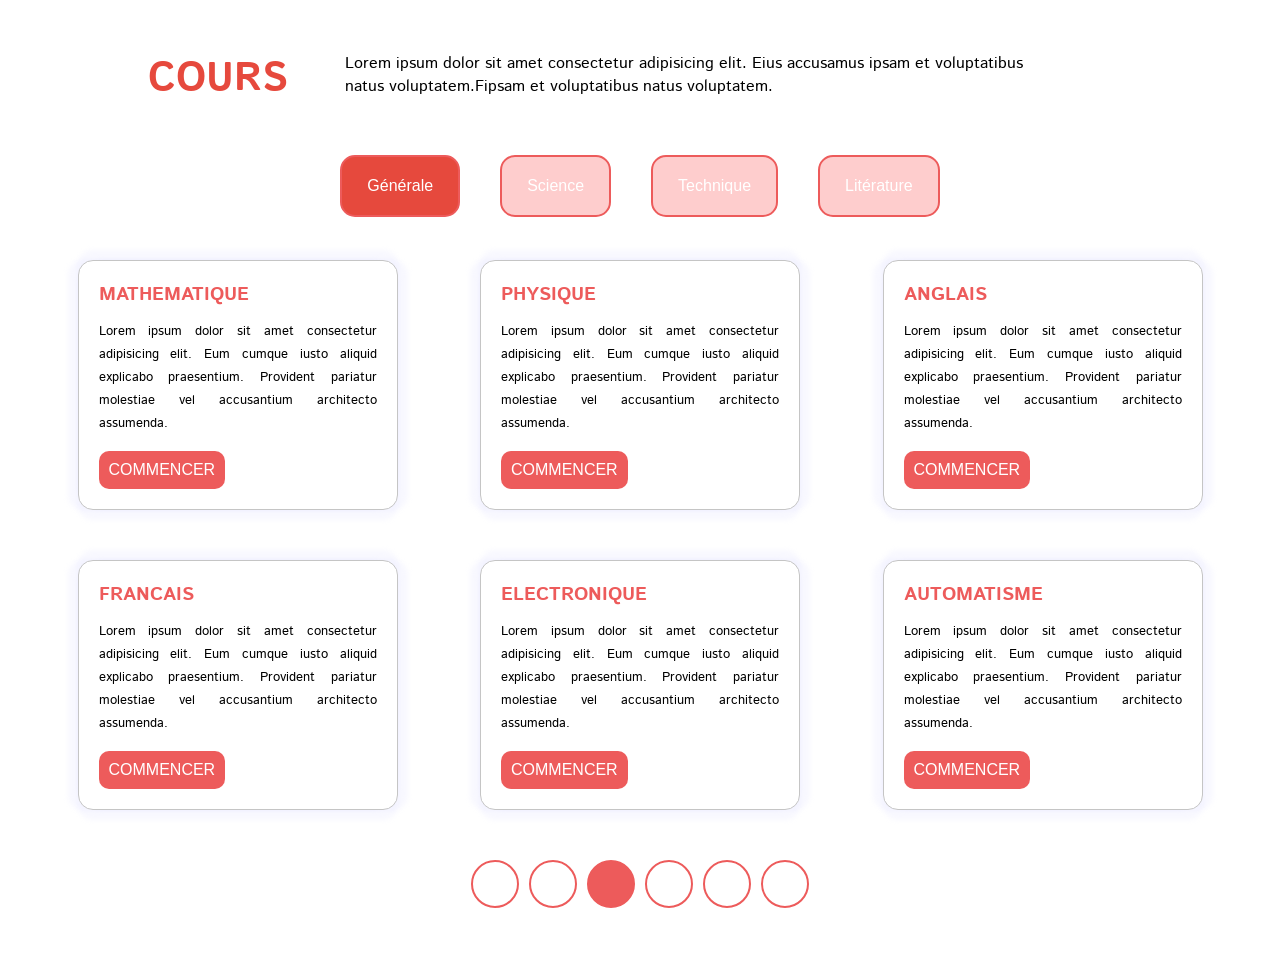
==== commit 7f5dae9e: "Commit final" ====
--- a/index.html
+++ b/index.html
@@ -8,105 +8,119 @@
     <title>TSAKA | Test</title>
     <link rel='stylesheet' type='text/css' media='screen' href='styles.css'>
 
+
 </head>
 
 <body>
-    <main>
-        <!-- <h1 class="services_title">Our Services</h1> -->
-        <section id="services">
-            <div class="main-services">
-                <div class="card_container">
-                    <div class="card">
-                        <div class="service_details">
-                            <h3>MATHEMATIQUE</h3>
-                            <span class="text"> Lorem ipsum dolor sit amet consectetur adipisicing elit. Eum cumque
-                                iusto
-                                aliquid
-                                explicabo praesentium. Provident pariatur molestiae vel accusantium architecto
-                                assumenda.</span>
 
-                            <button class="card_btn">COMMENCER</button>
-                        </div>
-                    </div>
-                </div>
-                <div class="card_container">
-                    <div class="card">
-                        <div class="service_details">
-                            <h3>PHYSIQUE</h3>
-                            <span class="text">Lorem ipsum dolor sit amet consectetur adipisicing elit. Eum cumque iusto
-                                aliquid
-                                explicabo praesentium. Provident pariatur molestiae vel accusantium architecto
-                                assumenda.</span>
+    <!-- <h1 class="services_title">Our Services</h1> -->
+    <div class="intro">
+        <div class="title">
+            COURS
+        </div>
+        <div class="comment">Lorem ipsum dolor sit amet consectetur adipisicing elit. Eius accusamus ipsam et
+            voluptatibus natus voluptatem.Fipsam et voluptatibus natus voluptatem.</div>
+    </div>
+    <div class="course_categories">
+        <button class="type_course_btn active">Générale</button>
+        <button class="type_course_btn">Science</button>
+        <button class="type_course_btn">Technique</button>
+        <button class="type_course_btn">Litérature</button>
+    </div>
+    <section id="services">
+        <div class="main-services">
+            <div class="card_container">
+                <div class="card">
+                    <div class="service_details">
+                        <h3>MATHEMATIQUE</h3>
+                        <span class="text"> Lorem ipsum dolor sit amet consectetur adipisicing elit. Eum cumque
+                            iusto
+                            aliquid
+                            explicabo praesentium. Provident pariatur molestiae vel accusantium architecto
+                            assumenda.</span>
 
-                            <button class="card_btn">COMMENCER</button>
-                        </div>
-                    </div>
-                </div>
-                <div class="card_container">
-                    <div class="card">
-                        <div class="service_details">
-                            <h3>ANGLAIS</h3>
-                            <span class="text">Lorem ipsum dolor sit amet consectetur adipisicing elit. Eum cumque iusto
-                                aliquid
-                                explicabo praesentium. Provident pariatur molestiae vel accusantium architecto
-                                assumenda. </span>
-
-                            <button class="card_btn">COMMENCER</button>
-                        </div>
-                    </div>
-                </div>
-                <div class="card_container">
-                    <div class="card">
-                        <div class="service_details">
-                            <h3>FRANCAIS</h3>
-                            <span class="text"> Lorem ipsum dolor sit amet consectetur adipisicing elit. Eum cumque
-                                iusto
-                                aliquid
-                                explicabo praesentium. Provident pariatur molestiae vel accusantium architecto
-                                assumenda.</span>
-
-                            <button class="card_btn">COMMENCER</button>
-
-                        </div>
-                    </div>
-                </div>
-                <div class="card_container">
-                    <div class="card">
-                        <div class="service_details">
-                            <h3>ELECTRONIQUE</h3>
-                            <span class="text">Lorem ipsum dolor sit amet consectetur adipisicing elit. Eum cumque iusto
-                                aliquid
-                                explicabo praesentium. Provident pariatur molestiae vel accusantium architecto
-                                assumenda. </span>
-                            <button class="card_btn">COMMENCER</button>
-                        </div>
-                    </div>
-                </div>
-                <div class="card_container">
-                    <div class="card">
-                        <div class="service_details">
-                            <h3>AUTOMATISME</h3>
-                            <span class="text">Lorem ipsum dolor sit amet consectetur adipisicing elit. Eum cumque iusto
-                                aliquid
-                                explicabo praesentium. Provident pariatur molestiae vel accusantium architecto
-                                assumenda.</span>
-
-                            <button class="card_btn">COMMENCER</button>
-                        </div>
+                        <button class="card_btn">COMMENCER</button>
                     </div>
                 </div>
             </div>
-            <div class="cicles_container">
-                <div class="circle"></div>
-                <div class="circle"></div>
-                <div class="circle_active"></div>
-                <div class="circle"></div>
-                <div class="circle"></div>
-                <div class="circle"></div>
+            <div class="card_container">
+                <div class="card">
+                    <div class="service_details">
+                        <h3>PHYSIQUE</h3>
+                        <span class="text">Lorem ipsum dolor sit amet consectetur adipisicing elit. Eum cumque iusto
+                            aliquid
+                            explicabo praesentium. Provident pariatur molestiae vel accusantium architecto
+                            assumenda.</span>
+
+                        <button class="card_btn">COMMENCER</button>
+                    </div>
+                </div>
             </div>
-        </section>
-    </main>
+            <div class="card_container">
+                <div class="card">
+                    <div class="service_details">
+                        <h3>ANGLAIS</h3>
+                        <span class="text">Lorem ipsum dolor sit amet consectetur adipisicing elit. Eum cumque iusto
+                            aliquid
+                            explicabo praesentium. Provident pariatur molestiae vel accusantium architecto
+                            assumenda. </span>
 
+                        <button class="card_btn">COMMENCER</button>
+                    </div>
+                </div>
+            </div>
+            <div class="card_container">
+                <div class="card">
+                    <div class="service_details">
+                        <h3>FRANCAIS</h3>
+                        <span class="text"> Lorem ipsum dolor sit amet consectetur adipisicing elit. Eum cumque
+                            iusto
+                            aliquid
+                            explicabo praesentium. Provident pariatur molestiae vel accusantium architecto
+                            assumenda.</span>
+
+                        <button class="card_btn">COMMENCER</button>
+
+                    </div>
+                </div>
+            </div>
+            <div class="card_container">
+                <div class="card">
+                    <div class="service_details">
+                        <h3>ELECTRONIQUE</h3>
+                        <span class="text">Lorem ipsum dolor sit amet consectetur adipisicing elit. Eum cumque iusto
+                            aliquid
+                            explicabo praesentium. Provident pariatur molestiae vel accusantium architecto
+                            assumenda. </span>
+                        <button class="card_btn">COMMENCER</button>
+                    </div>
+                </div>
+            </div>
+            <div class="card_container">
+                <div class="card">
+                    <div class="service_details">
+                        <h3>AUTOMATISME</h3>
+                        <span class="text">Lorem ipsum dolor sit amet consectetur adipisicing elit. Eum cumque iusto
+                            aliquid
+                            explicabo praesentium. Provident pariatur molestiae vel accusantium architecto
+                            assumenda.</span>
+
+                        <button class="card_btn">COMMENCER</button>
+                    </div>
+                </div>
+            </div>
+        </div>
+        <div class="cicles_container">
+            <div class="circle"></div>
+            <div class="circle"></div>
+            <div class="circle active"></div>
+            <div class="circle"></div>
+            <div class="circle"></div>
+            <div class="circle"></div>
+        </div>
+    </section>
+
+    <script src="main.js"></script>
 </body>
 
 </html>
--- a/styles.css
+++ b/styles.css
@@ -19,23 +19,68 @@
     min-height: 100%;
     border-top: none;
     font-family: 'Istok Web', sans-serif;
-    /* font-family: Patua One, Poppins, Arial; */
-    /* padding: 30px 30px 0 30px; */
     background-color: white;
-}
-
-
-main {
-    display: flex;
-    flex-direction: column;
+    padding: 0 25px;
+}
+
+/******************************* INTRO  **************************/
+.intro {
+    display: flex;
+    margin: 0 auto;
+    position: relative;
+    margin-top: 50px;
+    margin-bottom: 30px;
+    width: 80%;
+    /* Allow items to grow and take equal space within the container */
+    min-width: 100px;
+    /* Set a minimum width for each item */
+}
+
+.title {
+    height: 50px;
+    width: 20%;
+    color: var(--primary_red);
+    font-size: 40px;
+    font-weight: 600;
+}
+
+.comment {
+    max-width: 700px;
+    text-align: left;
+    padding: auto 0 auto 20px;
+    width: 80%;
+    margin: auto 0;
+}
+
+/******************************* TYPE OF COURSES  **************************/
+.course_categories {
+    display: flex;
+    width: auto;
     justify-content: center;
-    margin-top: 70px;
-    z-index: 1;
-    padding: 0 25px;
-}
-
-
-/********************* SERVICES BODY SECTION  **************************/
+    margin-bottom: 43px;
+}
+
+.type_course_btn {
+    color: white;
+    font-size: 1em;
+    border: 2px solid var(--secondary_red);
+    border-radius: 15px;
+    box-shadow: none;
+    cursor: pointer;
+    margin: 0 20px;
+    margin-top: 25px;
+    width: auto;
+    padding: 20px 25px;
+    background: #FECDCD;
+    transition: all 0.5s linear;
+}
+
+.type_course_btn.active {
+    background: linear-gradient(0deg, #E6493D, #E6493D),
+        linear-gradient(0deg, #ED5B5B, #ED5B5B);
+}
+
+/******************************* SERVICES BODY SECTION  **************************/
 
 #services {
     margin: 30px auto;
@@ -43,13 +88,14 @@
     flex-direction: column;
     width: 100%;
     height: max-content;
-    justify-content: space-evenly;
-}
-
+    justify-content: center;
+    align-items: center;
+}
 
 .main-services {
     height: auto;
     display: grid;
+    width: 100%;
     grid-template-columns: repeat(3, minmax(10rem, 20rem));
     /*grid-auto-rows: minmax(100px, auto);*/
     row-gap: 50px;
@@ -92,14 +138,14 @@
     text-align: justify;
 }
 
-.card_btn,
-.type_course_btn {
+.card_btn {
     padding: 10px;
     color: white;
     width: auto;
     font-size: 1em;
-    background: var(--secondary_red);
     border: 0 solid var(--secondary_red);
+    background: linear-gradient(0deg, #ED5B5B, #ED5B5B),
+        linear-gradient(0deg, #FECDCD, #FECDCD);
     border-radius: 10px;
     position: absolute;
     bottom: 0;
@@ -112,9 +158,8 @@
 
 .card_btn:hover {
     color: var(--secondary_red);
-    background-color: transparent;
+    background: transparent;
     border: 1px solid var(--secondary_red);
-
 }
 
 .cicles_container {
@@ -126,30 +171,37 @@
     justify-content: center;
 }
 
-.circle,
-.circle_active {
+.circle {
     width: 3em;
     height: 3em;
     margin: 0 5px;
     border: 2px solid var(--secondary_red);
     border-radius: 50%;
-}
-
-.circle_active {
+    cursor: pointer;
+}
+
+.circle.active {
     background-color: var(--secondary_red);
 }
 
-
-@media screen and (min-width:551px) and (max-width:860px) {
+/********************* END SERVICES BODY SECTION ***********************/
+/***********************     MEDIA QUERIES    **************************/
+
+@media screen and (min-width:501px) and (max-width:860px) {
+    .type_course_btn {
+        width: 100px;
+        font-size: .8em;
+        margin: 0 12px;
+    }
+
     .main-services {
-        grid-template-columns: repeat(2, minmax(16rem, 22rem));
+        grid-template-columns: repeat(2, minmax(12rem, 20rem));
         row-gap: 30px;
         column-gap: 30px;
         justify-content: space-evenly;
     }
 
-    .circle,
-    .circle_active {
+    .circle {
         width: 2em;
         height: 2em;
         margin: 0 5px;
@@ -159,25 +211,36 @@
 
 }
 
-@media screen and (max-width:550px) {
+@media screen and (max-width:500px) {
+    .course_categories {
+        flex-direction: column;
+    }
+
     .main-services {
-        grid-template-columns: 95%;
+        grid-template-columns: 86vw;
         /*grid-auto-rows: minmax(100px, auto);*/
         row-gap: 30px;
         justify-content: center;
+        position: relative;
     }
 
     .service_details {
         font-size: 0.93rem;
     }
 
-    .circle,
-    .circle_active {
+    .circle {
         width: 1em;
         height: 1em;
         margin: 0 5px;
         border: 2px solid var(--secondary_red);
         border-radius: 50%;
+        transition: all 0.5s linear;
+    }
+
+    .card_container,
+    .card {
+        width: 100%;
+        margin: 0 auto;
     }
 
     .card {
@@ -202,4 +265,34 @@
 
 }
 
-/********************* END SERVICES BODY SECTION ***********************/+/***********************     MEDIA QUERIES FOR INTRO SECTION    **************************/
+@media screen and (max-width:860px) {
+    .intro {
+        flex-direction: column;
+        align-items: center;
+        justify-content: center;
+    }
+
+    .comment,
+    .title {
+        width: 100%;
+        margin: 0 auto;
+    }
+
+    .comment {
+        margin-top: 10px;
+    }
+}
+
+@media screen and (min-width:860px) and (max-width:1050px) {
+
+    .title {
+        font-size: 35px;
+        width: auto;
+        margin-top: 10px;
+    }
+
+    .comment {
+        margin-left: 20px;
+    }
+}
